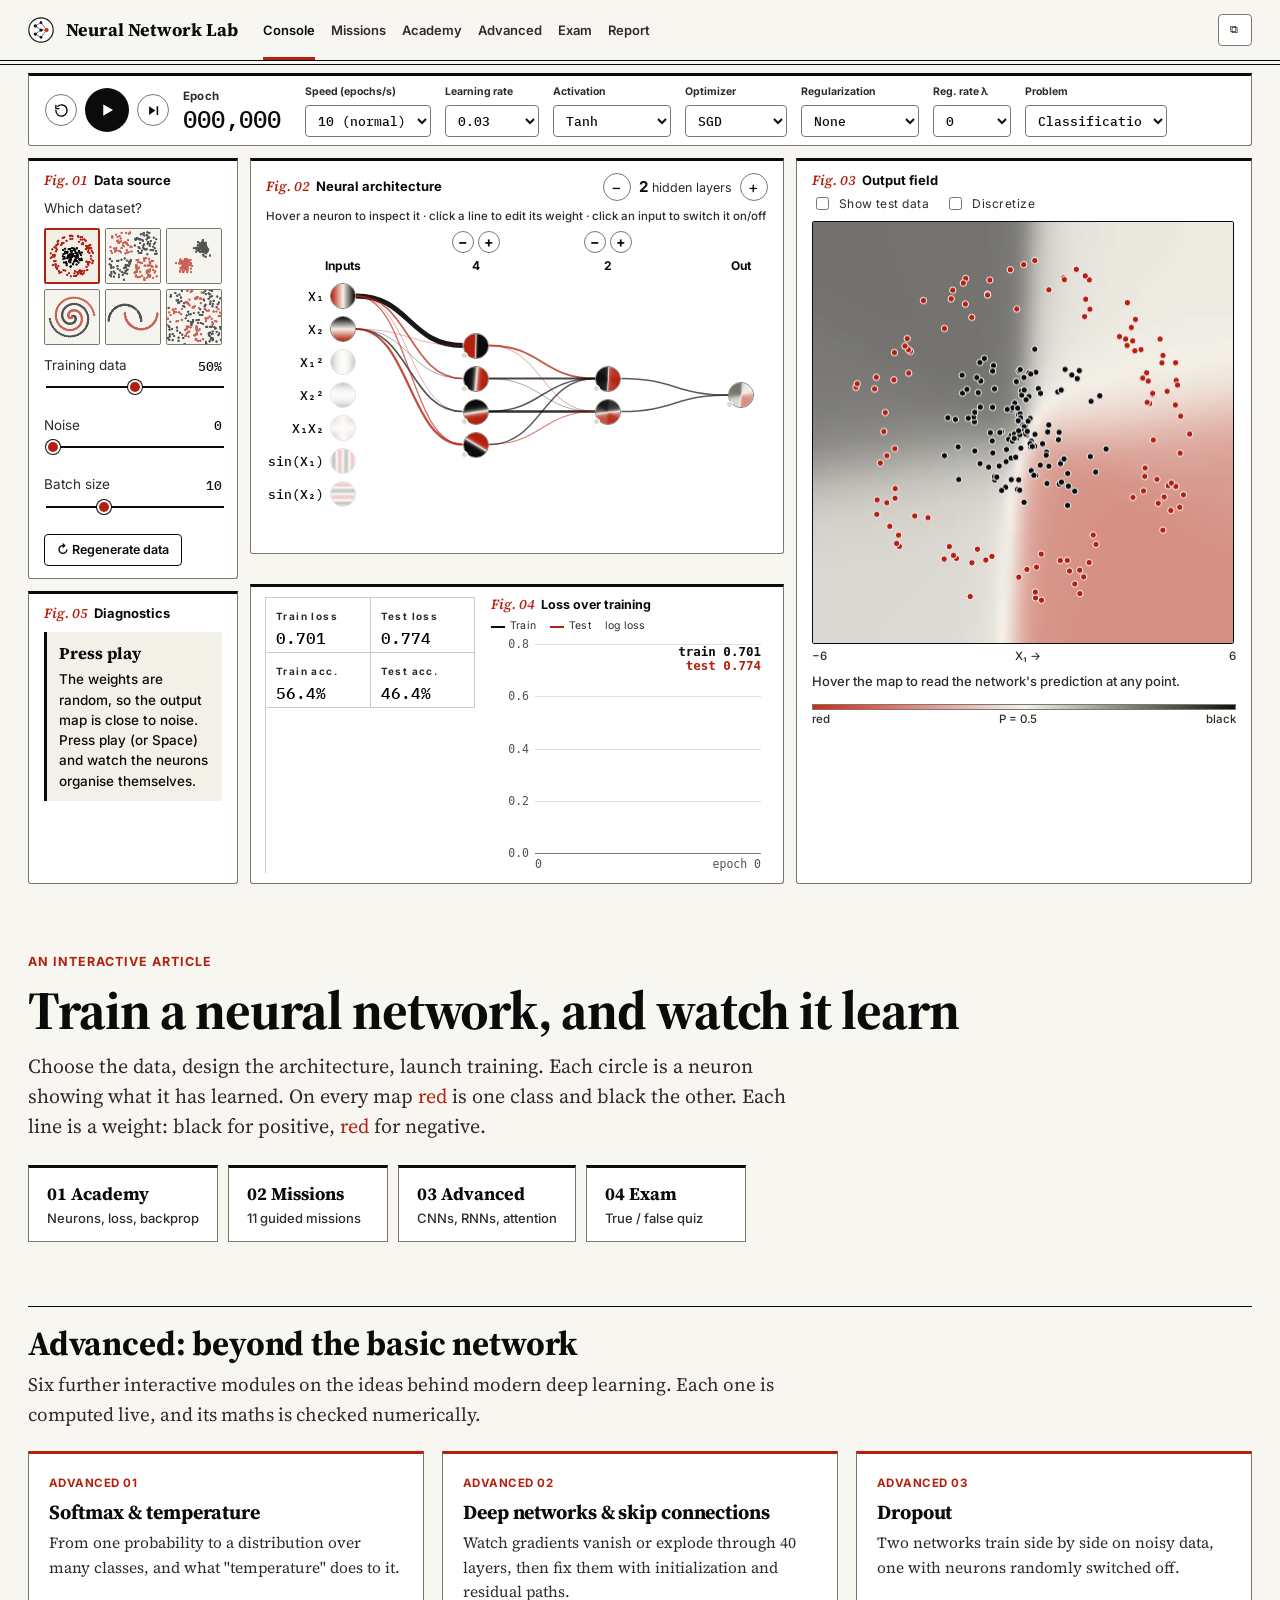
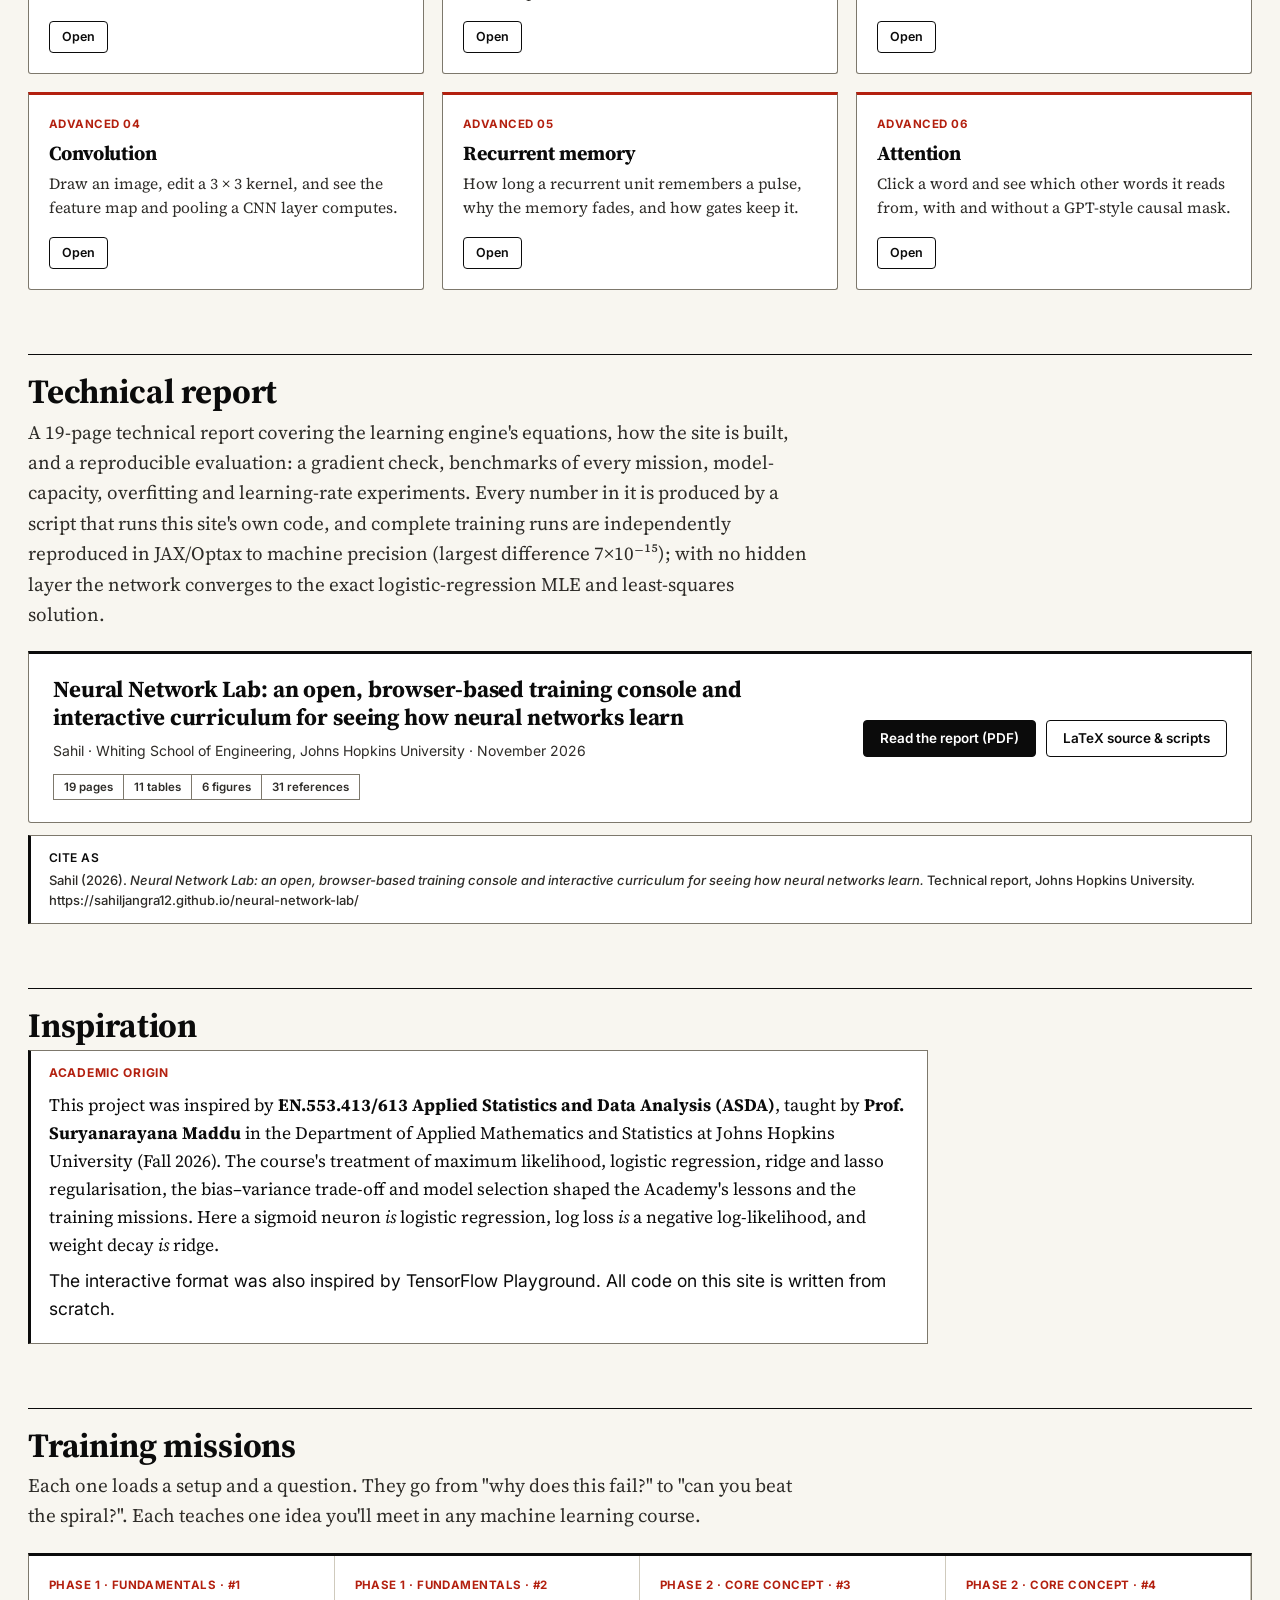
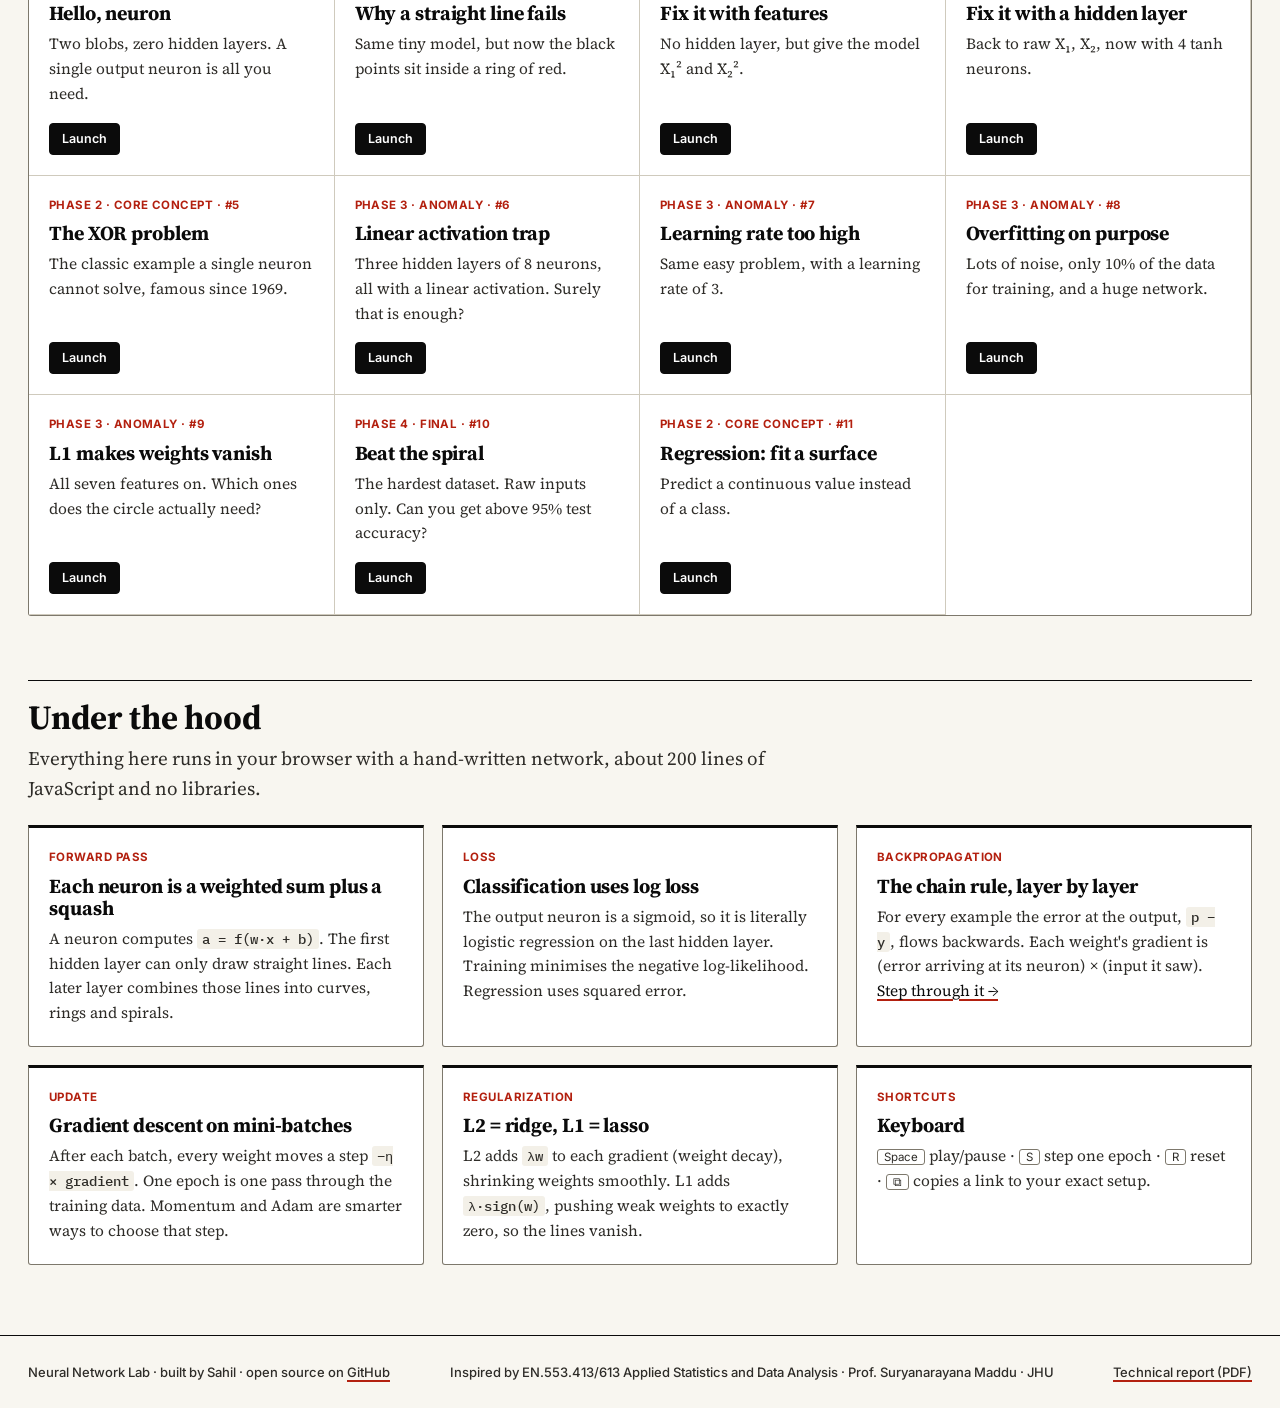
==== docs/index.html @ c218aacd "Publish site from docs/ (GitHub Pages source is main:/docs)" ====
<!DOCTYPE html>
<html lang="en">
<head>
<meta charset="utf-8">
<meta name="viewport" content="width=device-width, initial-scale=1">
<meta name="theme-color" content="#f8f6f0">
<title>Neural Network Lab · Train a neural network in your browser</title>
<meta name="description" content="An interactive neural network playground: build a network, train it live with backpropagation, and see what every neuron learns. With guided challenges and step-by-step lessons.">
<link rel="icon" href="img/logo.svg" type="image/svg+xml">
<link rel="preconnect" href="https://fonts.googleapis.com">
<link href="https://fonts.googleapis.com/css2?family=Source+Serif+4:ital,opsz,wght@0,8..60,400;0,8..60,600;0,8..60,700;1,8..60,400;1,8..60,600&family=Inter:wght@500;600;700&family=IBM+Plex+Mono:wght@500;600&display=swap" rel="stylesheet">
<link rel="stylesheet" href="css/style.css?v=202611261442">
<link rel="stylesheet" href="css/journal.css?v=202611261442">
<script src="js/fx.js?v=202611261442"></script>
</head>
<body>
<header class="nav"><div class="in">
  <a class="brand" href="index.html"><img class="logo" src="img/logo.svg" alt=""><span class="full">Neural Network Lab</span></a>
  <nav>
    <a href="index.html" class="on">Console</a>
    <a href="#challenges" class="opt">Missions</a>
    <a href="learn.html">Academy</a>
    <a href="advanced.html">Advanced</a>
    <a href="learn.html#quiz" class="opt">Exam</a>
    <a href="#report" class="opt">Report</a>
  </nav>
  <div class="sp"></div>
  <button class="iconbtn" id="share" title="Copy a link to this exact setup" aria-label="Copy link">⧉</button>
</div></header>


<div class="app">
<div class="topbar"><div class="controls">
  <div class="runctl">
    <button class="roundbtn" id="reset" title="Reset the network (R)" aria-label="Reset"><svg viewBox="0 0 24 24" fill="none" stroke="currentColor" stroke-width="2.2" stroke-linecap="round"><path d="M3 12a9 9 0 1 0 3-6.7"/><path d="M3 4v5h5"/></svg></button>
    <button class="play" id="play" title="Play / pause (Space)" aria-label="Play"><svg id="playicon" viewBox="0 0 24 24" fill="currentColor"><path d="M7 4.5v15l13-7.5z"/></svg></button>
    <button class="roundbtn" id="step" title="Train one epoch (S)" aria-label="Step"><svg viewBox="0 0 24 24" fill="currentColor"><path d="M5 5v14l10-7zM17 5h2.5v14H17z"/></svg></button>
  </div>
  <div class="epoch">Epoch<b id="epoch">000,000</b></div>
  <div class="ctl"><span>Speed (epochs/s)</span><select id="speed"><option value="1">1 (slowest)</option><option value="3">3</option><option value="10">10 (normal)</option><option value="25">25</option><option value="60">60 (max)</option></select></div>
  <div class="ctl"><span>Learning rate</span><select id="lr"></select></div>
  <div class="ctl"><span>Activation</span><select id="act"></select></div>
  <div class="ctl"><span>Optimizer</span><select id="opt"><option value="sgd">SGD</option><option value="momentum">Momentum</option><option value="adam">Adam</option></select></div>
  <div class="ctl"><span>Regularization</span><select id="reg"><option value="none">None</option><option value="l1">L1 (lasso)</option><option value="l2">L2 (ridge)</option></select></div>
  <div class="ctl"><span>Reg. rate λ</span><select id="regRate"></select></div>
  <div class="ctl"><span>Problem</span><select id="problem"><option value="class">Classification</option><option value="reg">Regression</option></select></div>
</div></div>

<div class="mission"><div class="bar" id="mission">
  <div class="t" id="missiontext"></div>
  <button class="btn sm" id="missionclose">Close</button>
</div></div>

<main class="pg">
  <!-- LEFT: data -->
  <div class="left">
    <div class="panel">
      <h3><span><span class="tagn">01</span>Data source</span></h3>
      <div class="sub" style="margin-bottom:8px">Which dataset?</div>
      <div class="dsgrid" id="dsgrid"></div>
      <div class="field"><div class="row"><span>Training data</span><span class="val" id="ratiov"></span></div><input type="range" id="ratio" min="10" max="90" step="10"></div>
      <div class="field"><div class="row"><span>Noise</span><span class="val" id="noisev"></span></div><input type="range" id="noise" min="0" max="50" step="5"></div>
      <div class="field"><div class="row"><span>Batch size</span><span class="val" id="batchv"></span></div><input type="range" id="batch" min="1" max="30" step="1"></div>
      <div class="field"><button class="btn sm" id="regen">↻ Regenerate data</button></div>
    </div>
    <div class="panel diag">
      <h3><span><span class="tagn">05</span>Diagnostics</span></h3>
      <div class="insight" id="insight"><b>Press play</b>The network starts with random weights, so its output map is close to random. Press play and watch it organise itself.</div>
    </div>
  </div>

  <!-- MIDDLE: network + telemetry -->
  <div class="mid">
  <div class="panel netpanel">
    <div class="nethead">
      <h3 style="margin:0"><span><span class="tagn">02</span>Neural architecture</span></h3>
      <div class="layers">
        <button class="roundbtn" id="remlayer" title="Remove a hidden layer" aria-label="Remove layer" style="width:28px;height:28px">−</button>
        <span><b id="nlayers">2</b> hidden layers</span>
        <button class="roundbtn" id="addlayer" title="Add a hidden layer" aria-label="Add layer" style="width:28px;height:28px">+</button>
        <span class="sub" id="nparams" style="margin-left:8px"></span>
      </div>
    </div>
    <div class="nettip">Hover a neuron to inspect it · click a line to edit its weight · click an input to switch it on/off</div>
    <div class="netwrap"><div class="net" id="net"><svg class="links" id="links"></svg></div></div>
  </div>
  <div class="panel tele">
    <div class="stats">
        <div class="stat"><span>Train loss</span><b id="trainloss">–</b></div>
        <div class="stat"><span>Test loss</span><b id="testloss">–</b></div>
        <div class="stat"><span id="acclbl">Train acc.</span><b id="trainacc">–</b></div>
        <div class="stat"><span id="acclbl2">Test acc.</span><b id="testacc">–</b></div>
    </div>
    <div class="chartbox"><h3><span><span class="tagn">04</span>Loss over training</span><span class="legend" style="margin:0"><span><i style="background:var(--fg)"></i>Train</span><span><i style="background:var(--neg)"></i>Test</span><span id="lossname"></span></span></h3><canvas id="losschart"></canvas></div>
  </div>
  </div>

  <!-- RIGHT: output -->
  <div class="right">
    <div class="panel outpanel">
      <h3><span><span class="tagn">03</span>Output field</span></h3>
      <div style="display:flex;gap:16px;margin:-4px 0 8px"><label class="chk"><input type="checkbox" id="showTest"> Show test data</label><label class="chk"><input type="checkbox" id="discretize"> Discretize</label></div>
      <div class="outbox"><canvas id="out" width="400" height="400"></canvas></div>
      <div class="axis"><span>−6</span><span>X₁ →</span><span>6</span></div>
      <div class="probe" id="probe">Hover the map to read the network's prediction at any point.</div>
      <div class="scale"></div>
      <div class="scalelbl"><span id="sclo">−1</span><span id="scmid">0</span><span id="schi">1</span></div>
    </div>
  </div>
</main>
</div>

<section class="hero" id="about">
  <div>
    <div class="kicker">An interactive article</div>
    <h1>Train a neural network, and watch it learn</h1>
    <p>Choose the data, design the architecture, launch training. Each circle is a neuron showing what it has learned. On every map <span style="color:var(--neg)">red</span> is one class and black the other. Each line is a weight: black for positive, <span style="color:var(--neg)">red</span> for negative.</p>
  </div>
  <div class="steps3">
    <a href="learn.html"><b>01 Academy</b>Neurons, loss, backprop</a>
    <a href="#challenges"><b>02 Missions</b>11 guided missions</a>
    <a href="advanced.html"><b>03 Advanced</b>CNNs, RNNs, attention</a>
    <a href="learn.html#quiz"><b>04 Exam</b>True / false quiz</a>
  </div>
</section>

<section class="section" id="advanced">
  <h2>Advanced: beyond the basic network</h2>
  <p class="lead">Six further interactive modules on the ideas behind modern deep learning. Each one is computed live, and its maths is checked numerically.</p>
  <div class="guide">
    <div class="card advcard"><div class="lvl">Advanced 01</div><h4>Softmax &amp; temperature</h4><p>From one probability to a distribution over many classes, and what "temperature" does to it.</p><a class="btn sm" href="advanced.html#softmax">Open</a></div>
    <div class="card advcard"><div class="lvl">Advanced 02</div><h4>Deep networks &amp; skip connections</h4><p>Watch gradients vanish or explode through 40 layers, then fix them with initialization and residual paths.</p><a class="btn sm" href="advanced.html#deep">Open</a></div>
    <div class="card advcard"><div class="lvl">Advanced 03</div><h4>Dropout</h4><p>Two networks train side by side on noisy data, one with neurons randomly switched off.</p><a class="btn sm" href="advanced.html#dropout">Open</a></div>
    <div class="card advcard"><div class="lvl">Advanced 04</div><h4>Convolution</h4><p>Draw an image, edit a 3 × 3 kernel, and see the feature map and pooling a CNN layer computes.</p><a class="btn sm" href="advanced.html#conv">Open</a></div>
    <div class="card advcard"><div class="lvl">Advanced 05</div><h4>Recurrent memory</h4><p>How long a recurrent unit remembers a pulse, why the memory fades, and how gates keep it.</p><a class="btn sm" href="advanced.html#rnn">Open</a></div>
    <div class="card advcard"><div class="lvl">Advanced 06</div><h4>Attention</h4><p>Click a word and see which other words it reads from, with and without a GPT-style causal mask.</p><a class="btn sm" href="advanced.html#attention">Open</a></div>
  </div>
</section>

<section class="section" id="report">
  <h2>Technical report</h2>
  <p class="lead">A 19-page technical report covering the learning engine's equations, how the site is built, and a reproducible evaluation: a gradient check, benchmarks of every mission, model-capacity, overfitting and learning-rate experiments. Every number in it is produced by a script that runs this site's own code, and complete training runs are independently reproduced in JAX/Optax to machine precision (largest difference 7×10⁻¹⁵); with no hidden layer the network converges to the exact logistic-regression MLE and least-squares solution.</p>
  <div class="reportbox">
    <div class="rmeta">
      <div class="rtitle">Neural Network Lab: an open, browser-based training console and interactive curriculum for seeing how neural networks learn</div>
      <div class="rauth">Sahil · Whiting School of Engineering, Johns Hopkins University · November 2026</div>
      <div class="rfacts"><span>19 pages</span><span>11 tables</span><span>6 figures</span><span>31 references</span></div>
    </div>
    <div class="ractions">
      <a class="btn pri" href="report/neural-network-lab-technical-report.pdf" target="_blank" rel="noopener">Read the report (PDF)</a>
      <a class="btn" href="https://github.com/sahiljangra12/neural-network-lab/tree/main/paper" target="_blank" rel="noopener">LaTeX source &amp; scripts</a>
    </div>
  </div>
  <div class="cite"><span>Cite as</span>Sahil (2026). <i>Neural Network Lab: an open, browser-based training console and interactive curriculum for seeing how neural networks learn.</i> Technical report, Johns Hopkins University. https://sahiljangra12.github.io/neural-network-lab/</div>
</section>

<section class="section" id="inspiration">
  <h2>Inspiration</h2>
  <div class="inspo">
    <div class="ilabel">Academic origin</div>
    <p>This project was inspired by <b>EN.553.413/613 Applied Statistics and Data Analysis (ASDA)</b>, taught by <b>Prof. Suryanarayana Maddu</b> in the Department of Applied Mathematics and Statistics at Johns Hopkins University (Fall 2026). The course's treatment of maximum likelihood, logistic regression, ridge and lasso regularisation, the bias–variance trade-off and model selection shaped the Academy's lessons and the training missions. Here a sigmoid neuron <i>is</i> logistic regression, log loss <i>is</i> a negative log-likelihood, and weight decay <i>is</i> ridge.</p>
    <p class="sub">The interactive format was also inspired by TensorFlow Playground. All code on this site is written from scratch.</p>
  </div>
</section>

<section class="section" id="challenges">
  <h2>Training missions</h2>
  <p class="lead">Each one loads a setup and a question. They go from "why does this fail?" to "can you beat the spiral?". Each teaches one idea you'll meet in any machine learning course.</p>
  <div class="cards" id="cards"></div>
</section>

<section class="section">
  <h2>Under the hood</h2>
  <p class="lead">Everything here runs in your browser with a hand-written network, about 200 lines of JavaScript and no libraries.</p>
  <div class="guide">
    <div class="card"><div class="lvl l2">Forward pass</div><h4>Each neuron is a weighted sum plus a squash</h4><p>A neuron computes <code>a = f(w·x + b)</code>. The first hidden layer can only draw straight lines. Each later layer combines those lines into curves, rings and spirals.</p></div>
    <div class="card"><div class="lvl l2">Loss</div><h4>Classification uses log loss</h4><p>The output neuron is a sigmoid, so it is literally logistic regression on the last hidden layer. Training minimises the negative log-likelihood. Regression uses squared error.</p></div>
    <div class="card"><div class="lvl l2">Backpropagation</div><h4>The chain rule, layer by layer</h4><p>For every example the error at the output, <code>p − y</code>, flows backwards. Each weight's gradient is (error arriving at its neuron) × (input it saw). <a href="learn.html#backprop">Step through it →</a></p></div>
    <div class="card"><div class="lvl l2">Update</div><h4>Gradient descent on mini-batches</h4><p>After each batch, every weight moves a step <code>−η × gradient</code>. One epoch is one pass through the training data. Momentum and Adam are smarter ways to choose that step.</p></div>
    <div class="card"><div class="lvl l2">Regularization</div><h4>L2 = ridge, L1 = lasso</h4><p>L2 adds <code>λw</code> to each gradient (weight decay), shrinking weights smoothly. L1 adds <code>λ·sign(w)</code>, pushing weak weights to exactly zero, so the lines vanish.</p></div>
    <div class="card"><div class="lvl l2">Shortcuts</div><h4>Keyboard</h4><p><span class="kbd">Space</span> play/pause · <span class="kbd">S</span> step one epoch · <span class="kbd">R</span> reset · <span class="kbd">⧉</span> copies a link to your exact setup.</p></div>
  </div>
</section>

<footer class="site"><div class="in">
  <span>Neural Network Lab · built by Sahil · open source on <a href="https://github.com/sahiljangra12/neural-network-lab">GitHub</a></span>
  <span>Inspired by EN.553.413/613 Applied Statistics and Data Analysis · Prof. Suryanarayana Maddu · JHU</span>
  <span><a href="report/neural-network-lab-technical-report.pdf">Technical report (PDF)</a></span>
</div></footer>

<div id="fab"><button id="fabplay" aria-label="Play or pause training"><svg viewBox="0 0 24 24" fill="currentColor"><path d="M7 4.5v15l13-7.5z"/></svg></button><div><b id="fabep">Epoch 0</b><span id="fabacc"></span></div></div>
<div class="tooltip" id="tip"></div>
<div class="wedit" id="wedit"><div style="margin-bottom:6px;color:var(--mut)" id="weditlbl">Weight</div><input id="weditin" type="number" step="0.1"> <button class="btn sm" id="weditok">Set</button></div>

<script type="module" src="js/playground.js?v=202611261442"></script>
<script defer src="https://sahiljangra12.github.io/ask/ask.js" data-site="Neural Network Lab"></script>
</body>
</html>
---- docs/css/style.css ----
/* ============ NEURAL NETWORK LAB · mission-control theme (light) ============ */
:root {
  --bg: #ffffff; --card: #ffffff; --card2: #f4f4f2; --solid: #fafafa;
  --fg: #000000; --mut: #2b2b2b; --faint: #4d4d4d;
  --line: rgba(0, 0, 0, .28); --line2: rgba(0, 0, 0, .6);
  --acc: #111111; --acc2: #d0281a; --acc-soft: rgba(0, 0, 0, .04);
  --pos: #000000; --neg: #c81e10; --ok: #000000; --warn: #c81e10; --bad: #c81e10;
  --display: 'Barlow Condensed', 'Barlow', 'Helvetica Neue', Arial, sans-serif;
  --body: 'Barlow', 'Helvetica Neue', Arial, sans-serif;
  --mono: 'Roboto Mono', ui-monospace, monospace;
}
* { box-sizing: border-box; }
html { scroll-behavior: smooth; }
body { margin: 0; background: var(--bg); color: var(--fg); font: 16px/1.6 var(--body); -webkit-font-smoothing: antialiased; overflow-x: hidden; }
body::before { content: none; }
#fxcanvas { position: fixed; inset: 0; z-index: -1; pointer-events: none; }
a { color: var(--fg); text-decoration: underline; text-decoration-color: var(--faint); text-underline-offset: 3px; }
a:hover { text-decoration-color: var(--fg); }
code, .mono { font-family: var(--mono); font-size: .9em; }
h1, h2, h3, h4 { font-family: var(--display); letter-spacing: .06em; line-height: 1.1; font-weight: 600; text-transform: uppercase; }
::selection { background: rgba(0,0,0, .25); }

/* ---------- Panels: thin rules, no decoration ---------- */
.panel, .controls, .card, .widget, .mission .bar { position: relative; background: var(--card); border: 1px solid var(--line); }

/* ---------- Nav ---------- */
.nav { position: sticky; top: 0; z-index: 50; background: rgba(255,255,255,.9); backdrop-filter: blur(10px); border-bottom: 1px solid var(--line); }
.nav .in { max-width: 1480px; margin: 0 auto; padding: 14px 28px; display: flex; align-items: center; gap: 30px; }
.brand { display: flex; align-items: center; gap: 12px; color: var(--fg); font-family: var(--display); font-weight: 700; letter-spacing: .22em; font-size: 16px; text-decoration: none; }
.brand .logo { width: 28px; height: 28px; }
.brand small { display: block; font-family: var(--mono); font-weight: 400; letter-spacing: .12em; color: var(--faint); font-size: 10px; margin-top: 2px; }
.nav nav { display: flex; gap: 4px; }
.nav nav a { color: var(--mut); padding: 6px 12px; font-family: var(--display); font-size: 14px; font-weight: 600; letter-spacing: .16em; text-transform: uppercase; text-decoration: none; position: relative; }
.nav nav a:hover, .nav nav a.on { color: var(--fg); }
.nav nav a.on::after { content: ''; position: absolute; left: 12px; right: 12px; bottom: -15px; height: 2px; background: var(--fg); }
.nav .sp { flex: 1; }
.status { font-family: var(--mono); font-size: 11px; color: var(--mut); letter-spacing: .12em; display: flex; align-items: center; gap: 8px; }
.status i { width: 6px; height: 6px; border-radius: 50%; background: var(--neg); }
.iconbtn { white-space: nowrap; background: transparent; border: 1px solid var(--line2); color: var(--fg); min-width: 34px; height: 32px; cursor: pointer; display: grid; place-items: center; font-family: var(--mono); font-size: 11px; letter-spacing: .1em; padding: 0 9px; }
.iconbtn:hover { background: var(--fg); color: var(--bg); }

/* ---------- Buttons & inputs ---------- */
button, select, input { font: inherit; }
.btn { border: 2px solid var(--fg); background: transparent; color: var(--fg); padding: 8px 18px; cursor: pointer; font-family: var(--display); font-weight: 600; font-size: 13px; letter-spacing: .16em; text-transform: uppercase; display: inline-flex; align-items: center; gap: 6px; transition: background .15s, color .15s; }
.btn:hover { background: var(--fg); color: var(--bg); }
.btn.pri { background: var(--fg); color: var(--bg); }
.btn.pri:hover { background: transparent; color: var(--fg); }
.btn.sm { padding: 5px 12px; font-size: 12px; border-width: 1px; }
.btn:disabled { opacity: .3; cursor: default; background: transparent; color: var(--fg); }
select { border: 1px solid var(--line2); background: var(--bg); color: var(--fg); padding: 6px 8px; font-family: var(--mono); font-size: 13px; cursor: pointer; border-radius: 0; }
select:focus, input:focus { outline: 1px solid var(--fg); }
input[type=number] { background: var(--bg); color: var(--fg); border: 1px solid var(--line2); padding: 4px 6px; font-family: var(--mono); }
input[type=range] { -webkit-appearance: none; appearance: none; width: 100%; height: 18px; background: transparent; cursor: pointer; }
input[type=range]::-webkit-slider-runnable-track { height: 1px; background: rgba(0,0,0,.45); }
input[type=range]::-moz-range-track { height: 1px; background: rgba(0,0,0,.45); }
input[type=range]::-webkit-slider-thumb { -webkit-appearance: none; width: 12px; height: 12px; margin-top: -5.5px; background: var(--fg); border-radius: 50%; }
input[type=range]::-moz-range-thumb { width: 12px; height: 12px; background: var(--fg); border-radius: 50%; border: 0; }
input[type=checkbox] { accent-color: #111; }
label.chk { display: flex; align-items: center; gap: 7px; font-size: 12px; color: var(--mut); cursor: pointer; user-select: none; font-family: var(--mono); letter-spacing: .04em; }

/* ---------- Hero ---------- */
.hero { max-width: 1480px; margin: 54px auto 0; padding: 0 28px; display: flex; justify-content: space-between; align-items: flex-end; gap: 24px; flex-wrap: wrap; }
.hero .kicker { font-family: var(--mono); color: var(--mut); font-size: 12px; letter-spacing: .24em; }
.hero h1 { font-size: 58px; margin: 10px 0 0; letter-spacing: .03em; font-weight: 700; color: var(--fg); }
.hero p { margin: 12px 0 0; color: var(--mut); max-width: 700px; font-size: 17px; }
.caret { display: none; }
.steps3 { display: flex; gap: 0; border: 1px solid var(--line); }
.steps3 a { display: flex; flex-direction: column; padding: 12px 18px; font-size: 12px; color: var(--mut); min-width: 150px; font-family: var(--mono); text-decoration: none; border-left: 1px solid var(--line); }
.steps3 a:first-child { border-left: 0; }
.steps3 a b { color: var(--fg); font-family: var(--display); font-size: 15px; letter-spacing: .16em; }
.steps3 a:hover { background: var(--fg); color: #ddd; }
.steps3 a:hover b { color: var(--bg); }

/* ---------- Control deck ---------- */
.topbar { max-width: 1480px; margin: 34px auto 0; padding: 0 28px; }
.controls { padding: 14px 20px; display: flex; flex-wrap: wrap; align-items: center; gap: 14px 28px; }
.runctl { display: flex; align-items: center; gap: 12px; }
.play { width: 52px; height: 52px; border-radius: 50%; background: var(--fg); border: 0; color: var(--bg); cursor: pointer; display: grid; place-items: center; }
.play:hover { background: #3a3a3a; }
.play svg { width: 18px; height: 18px; }
.roundbtn { width: 36px; height: 36px; border-radius: 50%; border: 1px solid var(--line2); background: transparent; color: var(--fg); cursor: pointer; display: grid; place-items: center; font-size: 16px; }
.roundbtn:hover { border-color: var(--fg); }
.roundbtn svg { width: 15px; height: 15px; }
.epoch { font-family: var(--display); font-size: 11px; font-weight: 600; letter-spacing: .2em; color: var(--mut); min-width: 140px; text-transform: uppercase; }
.epoch b { color: var(--fg); font-family: var(--mono); font-size: 26px; font-weight: 400; display: block; line-height: 1.15; letter-spacing: .04em; }
.ctl { display: flex; flex-direction: column; gap: 4px; }
.ctl > span { font-family: var(--display); font-size: 11px; font-weight: 600; text-transform: uppercase; letter-spacing: .18em; color: var(--mut); }

/* ---------- Layout ---------- */
.pg { max-width: 1480px; margin: 18px auto; padding: 0 28px; display: grid; grid-template-columns: 236px minmax(0, 1fr) 390px; gap: 18px; align-items: start; }
.pg > *, .learn > * { min-width: 0; }
.panel { padding: 16px 18px; }
.panel h3 { margin: 0 0 14px; font-size: 14px; letter-spacing: .2em; color: var(--fg); display: flex; justify-content: space-between; align-items: center; gap: 8px; }
.tagn { font-family: var(--mono); color: var(--faint); letter-spacing: .08em; margin-right: 8px; font-weight: 400; }
.panel + .panel { margin-top: 18px; }
.sub { font-size: 13.5px; color: var(--mut); }
.row { display: flex; align-items: center; justify-content: space-between; gap: 8px; font-size: 13.5px; color: var(--mut); }
.val { font-family: var(--mono); font-size: 12.5px; color: var(--fg); }
.field { margin-top: 14px; }
.dsgrid { display: grid; grid-template-columns: repeat(3, 1fr); gap: 6px; }
.ds { border: 1px solid var(--line); padding: 0; background: none; cursor: pointer; position: relative; aspect-ratio: 1; overflow: hidden; }
.ds canvas { width: 100%; height: 100%; display: block; opacity: .7; }
.ds.on { border: 1px solid var(--fg); }
.ds.on canvas { opacity: 1; }
.ds:hover:not(.on) { border-color: var(--line2); }
.ds .tip { position: absolute; left: 0; right: 0; bottom: 0; font-size: 9.5px; background: rgba(255,255,255,.92); color: var(--fg); padding: 1px 0; opacity: 0; font-family: var(--mono); letter-spacing: .06em; }
.ds:hover .tip { opacity: 1; }

/* ---------- Network ---------- */
.netwrap { position: relative; overflow-x: auto; }
.nethead { display: flex; align-items: center; justify-content: space-between; gap: 12px; flex-wrap: wrap; margin-bottom: 4px; }
.nethead .layers { display: flex; align-items: center; gap: 8px; font-size: 12.5px; color: var(--mut); font-family: var(--mono); }
.nethead .layers b { color: var(--fg); font-size: 15px; }
.net { position: relative; min-height: 420px; }
.net svg.links { position: absolute; inset: 0; overflow: visible; }
.net svg.links path { fill: none; cursor: pointer; }
.net.training svg.links path { stroke-dasharray: 1 7; stroke-linecap: round; animation: flow 2s linear infinite; }
.net svg.links path:hover { stroke-opacity: 1 !important; }
.node { position: absolute; width: 40px; height: 40px; border-radius: 50%; border: 1px solid var(--line2); background: var(--solid); cursor: pointer; transition: transform .15s; }
.node canvas { width: 100%; height: 100%; display: block; border-radius: 50%; }
.node:hover { transform: scale(1.12); z-index: 5; border-color: var(--fg); }
.node.off { opacity: .22; }
.node.off:hover { opacity: .55; }
.node .bias { position: absolute; left: -3px; bottom: -1px; width: 7px; height: 7px; border-radius: 50%; border: 1px solid #fff; }
.featlabel { position: absolute; font-size: 12px; color: var(--mut); text-align: right; width: 60px; font-family: var(--mono); pointer-events: none; }
.colhead { position: absolute; text-align: center; font-size: 11px; color: var(--mut); font-family: var(--display); font-weight: 600; letter-spacing: .14em; text-transform: uppercase; }
.colhead .pm { display: flex; gap: 4px; justify-content: center; margin-bottom: 3px; }
.colhead .pm button { width: 22px; height: 22px; border: 1px solid var(--line2); background: transparent; color: var(--fg); cursor: pointer; font-size: 14px; line-height: 1; padding: 0; border-radius: 50%; }
.colhead .pm button:hover { background: var(--fg); color: var(--bg); }
.tooltip { position: fixed; z-index: 300; pointer-events: none; background: var(--fg); color: var(--bg); font-size: 12.5px; padding: 7px 10px; max-width: 270px; line-height: 1.45; opacity: 0; transition: opacity .1s; }
.tooltip.show { opacity: 1; }
.tooltip .mono { color: var(--bg); }
.wedit { position: fixed; z-index: 301; background: var(--bg); border: 1px solid var(--fg); padding: 10px; display: none; font-size: 12.5px; }
.wedit input { width: 110px; }

/* ---------- Output ---------- */
.outbox { position: relative; }
#out { width: 100%; aspect-ratio: 1; display: block; border: 1px solid var(--line2); cursor: crosshair; }
.axis { display: flex; justify-content: space-between; font-family: var(--mono); font-size: 10.5px; color: var(--faint); margin-top: 3px; }
.scale { height: 6px; background: linear-gradient(90deg, rgb(208,40,26), rgb(240,240,238), #111); margin-top: 12px; border: 1px solid var(--line2); }
.scalelbl { display: flex; justify-content: space-between; font-size: 10.5px; color: var(--faint); font-family: var(--mono); letter-spacing: .06em; }
.stats { display: grid; grid-template-columns: 1fr 1fr; gap: 0; margin-top: 14px; border-top: 1px solid var(--line); border-left: 1px solid var(--line); }
.stat { border-right: 1px solid var(--line); border-bottom: 1px solid var(--line); padding: 8px 12px; }
.stat span { font-family: var(--display); font-weight: 600; font-size: 11px; text-transform: uppercase; letter-spacing: .18em; color: var(--mut); }
.stat b { display: block; font-family: var(--mono); font-weight: 400; font-size: 21px; color: var(--fg); }
#losschart { width: 100%; height: 90px; display: block; margin-top: 12px; }
.legend { display: flex; gap: 14px; font-size: 11px; color: var(--mut); margin-top: 4px; font-family: var(--mono); flex-wrap: wrap; }
.legend i { display: inline-block; width: 14px; height: 2px; vertical-align: middle; margin-right: 5px; }
.probe { font-family: var(--mono); font-size: 12px; color: var(--mut); min-height: 18px; margin-top: 6px; }
.probe b { color: var(--fg); }
.insight { padding: 10px 12px; font-size: 14px; border-left: 2px solid var(--fg); background: var(--acc-soft); }
.insight b { display: block; margin-bottom: 3px; font-family: var(--display); font-size: 14px; letter-spacing: .14em; text-transform: uppercase; color: var(--fg); }
.insight.warn { border-left-color: var(--warn); } .insight.warn b { color: var(--warn); }
.insight.bad { border-left-color: var(--bad); } .insight.bad b { color: var(--bad); }
.insight.ok { border-left-color: var(--ok); } .insight.ok b { color: var(--ok); }
.mission { max-width: 1480px; margin: 0 auto; padding: 0 28px; }
.mission .bar { display: none; border-color: var(--line2); border-left: 2px solid var(--fg); padding: 14px 18px; margin-top: 16px; gap: 14px; align-items: flex-start; }
.mission .bar.show { display: flex; animation: rise .3s ease-out; }
.mission .bar .t { flex: 1; font-size: 15px; }
.mission .bar .t > b:first-child { font-family: var(--display); letter-spacing: .14em; font-size: 17px; text-transform: uppercase; }

/* ---------- Sections ---------- */
.section { max-width: 1480px; margin: 70px auto; padding: 0 28px; }
.section > h2 { font-size: 34px; margin: 0 0 6px; }
.section > p.lead { color: var(--mut); margin: 0 0 22px; max-width: 760px; font-size: 16.5px; }
.cards { display: grid; grid-template-columns: repeat(auto-fill, minmax(270px, 1fr)); gap: 0; border-top: 1px solid var(--line); border-left: 1px solid var(--line); }
.cards .card { border: 0; border-right: 1px solid var(--line); border-bottom: 1px solid var(--line); background: transparent; }
.card { padding: 20px; display: flex; flex-direction: column; gap: 8px; transition: background .2s; }
.cards .card:hover { background: rgba(0,0,0,.04); }
.card .lvl { font-family: var(--mono); font-size: 11px; text-transform: uppercase; letter-spacing: .14em; color: var(--mut); }
.card h4 { margin: 0; font-size: 19px; }
.card p { margin: 0; font-size: 14px; color: var(--mut); flex: 1; }
.card .btn { align-self: flex-start; margin-top: 8px; }
.lvl.l4 { color: var(--neg); }
.guide { display: grid; grid-template-columns: repeat(auto-fit, minmax(300px, 1fr)); gap: 18px; }
.guide .card p { color: #111111; }
.kbd { font-family: var(--mono); font-size: 11.5px; border: 1px solid var(--line2); padding: 0 6px; }
footer.site { border-top: 1px solid var(--line); margin-top: 70px; }
footer.site .in { max-width: 1480px; margin: 0 auto; padding: 26px 28px; display: flex; flex-wrap: wrap; gap: 10px 26px; justify-content: space-between; font-size: 12px; color: var(--faint); font-family: var(--mono); letter-spacing: .06em; text-transform: uppercase; }
footer.site a { color: var(--mut); }

/* ---------- Launch sequence ---------- */
#boot { position: fixed; inset: 0; z-index: 400; background: var(--bg); display: flex; align-items: center; justify-content: center; transition: opacity .6s; cursor: pointer; }
#boot.hide { opacity: 0; pointer-events: none; }
#boot .term { font-family: var(--mono); color: var(--mut); font-size: 13px; line-height: 2; width: min(520px, 88vw); letter-spacing: .06em; }
#boot .term .ok { color: var(--fg); }
#boot .term .logo-big { font-family: var(--display); font-weight: 700; font-size: 26px; letter-spacing: .3em; color: var(--fg); margin-bottom: 18px; }
#boot .bar2 { height: 1px; background: rgba(0,0,0,.15); margin-top: 16px; overflow: hidden; }
#boot .bar2 i { display: block; height: 100%; width: 0; background: var(--fg); transition: width .2s; }
#boot .skip { color: var(--faint); font-size: 10.5px; margin-top: 12px; letter-spacing: .16em; text-transform: uppercase; }

/* ---------- Academy ---------- */
.learn { max-width: 1220px; margin: 0 auto; padding: 0 28px; display: grid; grid-template-columns: 240px minmax(0, 1fr); gap: 44px; }
.toc { position: sticky; top: 80px; align-self: start; padding-top: 40px; font-size: 13px; }
.toc b { display: block; font-family: var(--display); font-size: 13px; text-transform: uppercase; letter-spacing: .2em; color: var(--fg); margin-bottom: 12px; }
.toc a { display: block; color: var(--mut); padding: 5px 12px; border-left: 1px solid var(--line); font-family: var(--mono); font-size: 12.5px; text-decoration: none; }
.toc a.on, .toc a:hover { color: var(--fg); border-left: 2px solid var(--fg); padding-left: 11px; }
.toc .prog { height: 1px; background: var(--line); margin-top: 16px; overflow: hidden; }
.toc .prog i { display: block; height: 100%; width: 0; background: var(--fg); transition: width .2s; }
.lesson { padding-top: 44px; }
.lesson + .lesson { border-top: 1px solid var(--line); margin-top: 50px; }
.lesson .num { font-family: var(--mono); color: var(--mut); font-size: 12px; letter-spacing: .22em; text-transform: uppercase; }
.lesson h2 { font-size: 38px; margin: 8px 0 14px; }
.lesson > p, .lesson li { font-size: 16.5px; max-width: 780px; color: #111111; }
.lesson b { color: var(--fg); }
.lesson .lead { font-size: 19px; color: var(--mut); }
.widget { padding: 22px; margin: 22px 0; }
.wgrid { display: grid; grid-template-columns: minmax(0, 1fr) minmax(0, 1fr); gap: 24px; align-items: start; }
.formula { font-family: var(--mono); background: var(--card2); border: 1px solid var(--line); padding: 10px 12px; font-size: 13.5px; overflow-x: auto; white-space: nowrap; color: var(--fg); }
.formula .p { color: var(--pos); } .formula .n { color: var(--neg); }
.sl { display: grid; grid-template-columns: 70px 1fr 60px; gap: 10px; align-items: center; font-size: 13px; margin: 8px 0; font-family: var(--mono); color: var(--mut); }
.sl .val { text-align: right; }
.callout { border-left: 2px solid var(--fg); background: var(--acc-soft); padding: 12px 16px; margin: 20px 0; font-size: 15.5px; max-width: 780px; color: #111111; }
.callout > b:first-child { display: block; font-family: var(--display); font-size: 14px; letter-spacing: .16em; text-transform: uppercase; color: var(--fg); margin-bottom: 2px; }
.callout.exam { border-left-color: var(--neg); }
.callout.exam > b:first-child { color: var(--neg); }
.pills { display: flex; flex-wrap: wrap; gap: 0; margin-bottom: 14px; border: 1px solid var(--line2); width: fit-content; max-width: 100%; }
.pill { border: 0; border-right: 1px solid var(--line2); background: transparent; color: var(--mut); padding: 6px 14px; font-size: 12px; cursor: pointer; font-family: var(--display); font-weight: 600; letter-spacing: .12em; text-transform: uppercase; }
.pill:last-child { border-right: 0; }
.pill:hover { color: var(--fg); }
.pill.on { background: var(--fg); color: var(--bg); }
canvas.plot { width: 100%; display: block; border: 1px solid var(--line); }
.facts { display: grid; grid-template-columns: repeat(3, 1fr); gap: 0; margin-top: 12px; border-left: 1px solid var(--line); border-top: 1px solid var(--line); }
.facts div { border-right: 1px solid var(--line); border-bottom: 1px solid var(--line); padding: 8px 10px; font-size: 13px; font-family: var(--mono); }
.facts div span { display: block; font-family: var(--display); font-weight: 600; font-size: 10.5px; text-transform: uppercase; letter-spacing: .16em; color: var(--mut); }
.bp-svg { width: 100%; display: block; }
.bp-svg text { font-family: var(--mono); font-size: 12.5px; fill: var(--fg); paint-order: stroke; stroke: #ffffff; stroke-width: 5px; stroke-linejoin: round; }
.bp-svg .lab { font-family: var(--body); fill: var(--mut); font-size: 12px; }
.bpsteps { display: flex; gap: 0; flex-wrap: wrap; margin: 12px 0; border: 0; width: auto; }
.bpsteps .pill { border: 1px solid var(--line2); margin: 0 -1px -1px 0; }
.bpexp { font-size: 15px; min-height: 120px; margin-top: 12px; }
.bpexp .eq { font-family: var(--mono); font-size: 13px; background: var(--card2); border: 1px solid var(--line); border-left: 2px solid var(--fg); padding: 9px 11px; margin-top: 8px; white-space: pre-wrap; color: var(--fg); }
table.gl { width: 100%; border-collapse: collapse; font-size: 15px; }
table.gl td { border-bottom: 1px solid var(--line); padding: 10px 8px; vertical-align: top; color: #111111; }
table.gl td:first-child { width: 220px; font-family: var(--display); font-weight: 600; letter-spacing: .08em; text-transform: uppercase; color: var(--fg); }
.gsearch { width: 100%; max-width: 380px; padding: 9px 12px; border: 1px solid var(--line2); background: var(--bg); color: var(--fg); font-family: var(--mono); margin-bottom: 12px; }
.quiz .q { border: 1px solid var(--line); padding: 14px 16px; margin-bottom: -1px; background: transparent; }
.quiz .q p { margin: 0 0 10px; font-weight: 500; }
.quiz .q .opts { display: flex; gap: 8px; }
.quiz .q .why { display: none; margin-top: 10px; font-size: 14.5px; color: var(--mut); }
.quiz .q.done .why { display: block; }
.quiz .q.right { border-left: 2px solid var(--ok); }
.quiz .q.wrong { border-left: 2px solid var(--bad); }
.quiz .verdict { font-weight: 600; font-family: var(--mono); }
.quiz .q.right .verdict { color: var(--ok); } .quiz .q.wrong .verdict { color: var(--bad); }
#quizreset { margin-top: 16px; }
.score { font-family: var(--mono); font-size: 13px; margin-bottom: 12px; color: var(--mut); letter-spacing: .06em; }

/* ---------- Motion ---------- */
@keyframes flow { to { stroke-dashoffset: -8; } }
@keyframes rise { from { opacity: 0; transform: translateY(-6px); } }
@media (prefers-reduced-motion: reduce) { *, *::before, *::after { animation: none !important; transition: none !important; } }

/* ---------- Responsive ---------- */
@media (max-width: 1099px) {
  .pg { grid-template-columns: 230px minmax(0, 1fr); }
  .pg .right { grid-column: 1 / -1; display: grid; grid-template-columns: 1fr 1fr; gap: 18px; }
  .pg .right .panel + .panel { margin-top: 0; }
}
@media (max-width: 860px) {
  .pg { grid-template-columns: 1fr; }
  .pg .right { grid-template-columns: 1fr; }
  .learn { grid-template-columns: 1fr; }
  .toc { display: none; }
  .wgrid { grid-template-columns: 1fr; }
  .brand span.full, .status { display: none; }
  .nav .in { gap: 12px; padding: 10px 16px; }
  .nav nav a { padding: 6px 6px; font-size: 11.5px; letter-spacing: .08em; }
  #fxbtn { display: none; }
  .brand .logo { width: 24px; height: 24px; }
  .nav nav a.on::after { bottom: -11px; }
  .nav nav a.opt { display: none; }
  .hero, .topbar, .pg, .section, .mission { padding-left: 16px; padding-right: 16px; }
  .hero { margin-top: 32px; }
  .hero h1 { font-size: 38px; }
  .steps3 { display: none; }
  .facts { grid-template-columns: 1fr 1fr; }
  .controls { gap: 12px 16px; }
  .lesson h2 { font-size: 28px; }
}

/* ---------- Single-screen console layout ---------- */
.nettip { font-family: var(--mono); font-size: 11px; color: var(--faint); margin: 2px 0 6px; letter-spacing: .02em; }
.mid { display: flex; flex-direction: column; gap: 18px; min-width: 0; }
.tele .stat span { white-space: nowrap; }
.tele .stats { margin: 0; }
.chartbox { display: flex; flex-direction: column; min-width: 0; }
.chartbox h3 { margin: 0 0 6px !important; font-size: 12.5px !important; flex-wrap: wrap; }
.chartbox .legend { font-size: 10.5px; letter-spacing: .02em; text-transform: none; font-weight: 400; }
#losschart { flex: 1; min-height: 70px; margin-top: 0; }
.left { display: flex; flex-direction: column; gap: 18px; min-width: 0; }
.left .panel + .panel { margin-top: 0; }
:root { --map: clamp(240px, min(calc(100vh - 345px), 33vw, calc(100vw - 830px)), 640px); }
body.mission-on { --map: clamp(200px, min(calc(100vh - 430px), 33vw, calc(100vw - 830px)), 620px); }

@media (min-width: 1100px) and (min-height: 600px) {
  .nav .in { height: 64px; padding-top: 0; padding-bottom: 0; }
  .nav nav a.on::after { bottom: -20px; }
  .app { height: calc(100vh - 65px); display: flex; flex-direction: column; overflow: hidden; }
  .topbar, .mission, .pg { width: 100%; max-width: 1880px; }
  .nav .in { max-width: 1880px; }
  .topbar { margin-top: 12px; flex: none; }
  .controls { padding: 8px 16px; gap: 8px 22px; }
  .play { width: 44px; height: 44px; }
  .roundbtn { width: 32px; height: 32px; }
  .epoch b { font-size: 22px; }
  .mission { flex: none; }
  .mission .bar { margin-top: 10px; padding: 8px 14px; }
  .mission .bar .t { font-size: 13.5px; line-height: 1.45; }
  .mission .bar .t > b:first-child { font-size: 15px; }
  .pg { flex: 1; min-height: 0; width: 100%; margin: 12px auto 12px; gap: 12px;
        grid-template-columns: 236px minmax(420px, 1fr) calc(var(--map) + 34px); grid-template-rows: minmax(0, 1fr); align-items: stretch; }
  .panel { padding: 12px 15px; }
  .panel h3 { margin-bottom: 10px; font-size: 13px; }
  .field { margin-top: 10px; }
  .left { gap: 12px; min-height: 0; overflow: auto; }
  .left .diag { flex: 1; }
  .mid { gap: 12px; min-height: 0; }
  .netpanel { flex: 1; min-height: 0; display: flex; flex-direction: column; }
  .netwrap { flex: 1; min-height: 0; overflow: auto; }
  .net { min-height: 0; }
  .tele { flex: none; padding: 10px 14px; display: grid; grid-template-columns: 250px minmax(0, 1fr); gap: 16px; height: clamp(150px, calc(100vh - 600px), 300px); }
  body.mission-on .tele { height: clamp(140px, calc(100vh - 690px), 260px); }
  .netpanel { min-height: 230px; }
  .controls .ctl select { max-width: 150px; }
  .tele .stats { grid-template-columns: 1fr 1fr; align-content: start; }
  .tele .chartbox { min-height: 0; }
  #losschart { flex: 1; min-height: 0; height: auto; }
  .tele .stat { padding: 3px 10px; }
  .tele .stat span { font-size: 10px; letter-spacing: .14em; }
  .tele .stat b { font-size: 16px; line-height: 1.3; }
  .right { min-height: 0; overflow: auto; }
  .right .panel { height: 100%; }
  #out { width: var(--map); }
  .insight { font-size: 13px; }
  .outpanel .probe { white-space: nowrap; overflow: hidden; text-overflow: ellipsis; }
  .dsgrid { gap: 5px; }
}
@media (max-width: 1099px), (max-height: 599px) {
  .tele .stats { grid-template-columns: repeat(4, 1fr); }
  .chartbox { margin-top: 14px; }
  #losschart { height: 220px; flex: none; }
  .pg .right { display: block; }
}
@media (max-width: 860px) { .tele .stats { grid-template-columns: 1fr 1fr; } }

/* ---------- Report & inspiration ---------- */
.reportbox { display: flex; justify-content: space-between; align-items: center; gap: 24px; flex-wrap: wrap; border: 1px solid var(--line2); padding: 22px 24px; background: var(--card); }
.rtitle { font-family: var(--display); font-weight: 600; font-size: 21px; letter-spacing: .03em; text-transform: uppercase; max-width: 760px; line-height: 1.2; }
.rauth { color: var(--mut); font-size: 14px; margin-top: 8px; }
.rfacts { display: flex; margin-top: 12px; font-family: var(--mono); font-size: 11.5px; color: var(--mut); flex-wrap: wrap; }
.rfacts span { border: 1px solid var(--line); padding: 3px 10px; margin-right: -1px; }
.ractions { display: flex; gap: 10px; flex-wrap: wrap; }
.ractions .btn { text-decoration: none; }
.cite { margin-top: 12px; font-size: 13px; color: var(--mut); font-family: var(--mono); border-left: 2px solid var(--line2); padding: 6px 12px; }
.cite span { display: block; font-family: var(--display); font-weight: 600; letter-spacing: .16em; text-transform: uppercase; color: var(--fg); font-size: 12px; margin-bottom: 2px; }
.inspo { border-left: 2px solid var(--fg); padding: 4px 0 4px 20px; max-width: 900px; }
.inspo p { font-size: 16.5px; color: #111111; margin: 8px 0; }
.ilabel { font-family: var(--mono); font-size: 12px; letter-spacing: .2em; text-transform: uppercase; color: var(--mut); }
.academyintro { padding-top: 40px; max-width: 780px; }
.academyintro .num { font-family: var(--mono); color: var(--mut); font-size: 12px; letter-spacing: .22em; text-transform: uppercase; }
.academyintro p { font-size: 15.5px; color: #111111; border-left: 2px solid var(--fg); padding-left: 14px; }
@media (min-width: 1100px) and (max-width: 1500px) {
  .controls { gap: 8px 14px; }
  .ctl > span { letter-spacing: .1em; font-size: 10px; }
  .controls .ctl select { max-width: 142px; font-size: 12.5px; }
  .epoch { min-width: 108px; }
  .runctl { gap: 8px; }
}
@media (min-width: 1100px) and (max-height: 820px) {
  .mission .bar { padding: 6px 12px; }
  .mission .bar .t { font-size: 12.5px; line-height: 1.4; }
  .mission .bar .t > b:first-child { font-size: 13.5px; }
  .nettip { display: none; }
}

/* ---------- Narrower desktops (e.g. a Safari window that is not full screen) ---------- */
@media (min-width: 1100px) and (max-width: 1320px) {
  .status, .brand small { display: none; }
  .brand { letter-spacing: .14em; font-size: 14px; }
  .nav .in { gap: 18px; }
  .nav nav a { padding: 6px 8px; letter-spacing: .1em; font-size: 13px; }
  .pg { grid-template-columns: 210px minmax(420px, 1fr) calc(var(--map) + 34px); }
  .nethead .layers .sub { display: none; }
  .tele { grid-template-columns: 210px minmax(0, 1fr); }
}
/* ---------- Printing / "Save as PDF" ---------- */
@media print {
  #fxcanvas, #boot, .nav { display: none !important; }
  .app { height: auto !important; overflow: visible !important; }
  body { background: var(--bg); -webkit-print-color-adjust: exact; print-color-adjust: exact; }
}

/* ---------- Phone ---------- */
#fab { display: none; }
.wgrid > *, #depthgrid > * { min-width: 0; }
@media (max-width: 860px) {
  .pg { display: flex; flex-direction: column; gap: 14px; }
  .pg > * { width: 100%; min-width: 0; max-width: 100%; }
  .netpanel, .tele, .netwrap { min-width: 0; max-width: 100%; }
  #fxcanvas { max-width: 100vw; }
  .pg > .right { order: 1; } .pg > .mid { order: 2; } .pg > .left { order: 3; }
  .pg .panel + .panel { margin-top: 0; }
  .left, .mid { gap: 14px; }
  .controls { display: grid; grid-template-columns: 1fr 1fr; gap: 10px 12px; padding: 12px; }
  .controls .runctl { grid-column: 1 / 2; }
  .controls .epoch { grid-column: 2 / 3; min-width: 0; text-align: right; }
  .controls .ctl select { width: 100%; max-width: none; }
  .panel { padding: 12px; }
  .nethead .layers .sub { display: none; }
  .tele .stats { grid-template-columns: 1fr 1fr; }
  .tele .stat b { font-size: 17px; }
  #losschart { height: 180px; }
  .outpanel .probe { white-space: normal; }
  .section { margin: 46px auto; }
  .section > h2 { font-size: 26px; }
  .hero h1 { font-size: 32px; }
  .rtitle { font-size: 17px; }
  .cards { grid-template-columns: 1fr; }
  .mission .bar { flex-direction: column; gap: 8px; }
  #fab { display: flex; position: fixed; right: 14px; bottom: 14px; z-index: 60; align-items: center; gap: 10px; background: rgba(255,255,255,.95); box-shadow: 0 2px 10px rgba(0,0,0,.12); border: 1px solid var(--line2); padding: 6px 14px 6px 6px; border-radius: 30px; backdrop-filter: blur(8px); }
  #fab button { width: 44px; height: 44px; border-radius: 50%; border: 0; background: var(--fg); color: var(--bg); display: grid; place-items: center; cursor: pointer; }
  #fab button svg { width: 18px; height: 18px; }
  #fab b { display: block; font-family: var(--mono); font-weight: 400; font-size: 13px; }
  #fab span { display: block; font-family: var(--mono); font-size: 11px; color: var(--mut); }
  footer.site { padding-bottom: 70px; }
  /* Academy */
  .widget { padding: 14px; }
  .lesson h2 { font-size: 26px; }
  .lesson > p, .lesson li { font-size: 15.5px; }
  .sl { grid-template-columns: 56px 1fr 52px; }
  #depthgrid { gap: 8px !important; }
  #depthgrid .sub { font-size: 11px; }
  .pills { width: 100%; }
  .pill { flex: 1 1 auto; text-align: center; }
  table.gl td:first-child { width: 120px; }
  .bpsteps .pill { flex: 0 0 auto; }
  .quiz .q .opts .btn { flex: 1; justify-content: center; }
}
@media (max-width: 400px) {
  .nav nav a { font-size: 11px; padding: 6px 5px; letter-spacing: .06em; }
  .iconbtn#share { display: none; }
}

/* light theme: no starfield */
#fxcanvas, #fxbtn { display: none !important; }
.panel, .controls, .widget { box-shadow: 0 1px 2px rgba(0,0,0,.04); }

/* ---------- Projector-friendly: darker, bolder text ---------- */
body { font-weight: 500; }
h1, h2, h3, h4, .brand, .rtitle { font-weight: 700; }
b, strong { font-weight: 700; }
code, .mono, .val, select, input[type=number], .formula, .bpexp .eq, .probe, .legend, .featlabel, .axis, .scalelbl, .nettip, .toc a, .cite, .rfacts, .sl, .facts div, .score, .gsearch, .status, .hero .kicker, .lesson .num, .card .lvl, .ilabel, footer.site .in { font-weight: 500; }
.epoch b, .stat b { font-weight: 500; color: #000; }
.ctl > span, .stat span, .epoch, .colhead, .nav nav a, .btn, .pill, .panel h3, .tagn, .facts div span { font-weight: 700; }
.tagn { color: var(--mut); }
.nettip, .axis, .scalelbl { font-size: 11.5px; }
.ctl > span { font-size: 11.5px; }
.stat span { font-size: 11.5px; }
.featlabel { font-size: 13px; color: #000; }
.colhead { font-size: 11.5px; color: #000; }
.sub, .row, .card p, .hero p, .section > p.lead, .lesson .lead { color: var(--mut); }
.lesson > p, .lesson li, .callout, table.gl td, .inspo p, .academyintro p, .guide .card p { color: #000; }
input[type=range]::-webkit-slider-runnable-track { height: 2px; background: rgba(0,0,0,.7); }
input[type=range]::-moz-range-track { height: 2px; background: rgba(0,0,0,.7); }
.bp-svg text { font-weight: 500; font-size: 13px; }
.bp-svg .lab { font-weight: 600; }

/* ---------- Tinted page background so white panels stand out ---------- */
:root { --bg: #e4e7eb; --card: #ffffff; --card2: #eef0f3; --solid: #ffffff; }
body { background-color: #e4e7eb; background-image: linear-gradient(rgba(0,0,0,.045) 1px, transparent 1px), linear-gradient(90deg, rgba(0,0,0,.045) 1px, transparent 1px); background-size: 28px 28px; background-attachment: fixed; }
.nav { background: rgba(255,255,255,.96); border-bottom: 2px solid #000; }
.panel, .controls, .widget, .mission .bar, .reportbox, .quiz .q, .guide .card { background: #fff; border: 1.5px solid #000; box-shadow: 4px 4px 0 rgba(0,0,0,.14); }
.cards { background: #fff; border: 1.5px solid #000; box-shadow: 4px 4px 0 rgba(0,0,0,.14); }
.cards .card { background: #fff; }
.cards .card:hover { background: #f3f4f6; }
select, input[type=number], .gsearch, .wedit, #boot { background: #fff; }
.btn { background: #fff; } .btn.pri { background: #000; color: #fff; } .btn:hover { background: #000; color: #fff; } .btn.pri:hover { background: #fff; color: #000; }
.iconbtn, .roundbtn, .colhead .pm button, .steps3 a, .pills { background: #fff; }
.iconbtn:hover, .colhead .pm button:hover, .pill.on, .steps3 a:hover { background: #000; color: #fff; }
.steps3 a:hover b { color: #fff; }
.play, #fab button { color: #fff; background: #000; }
.tooltip { background: #000; color: #fff; } .tooltip .mono { color: #fff; }
.net { background-image: radial-gradient(rgba(0,0,0,.16) 1px, transparent 1px); background-size: 20px 20px; }
#out, canvas.plot { border: 1.5px solid #000; }
.stat { background: #fff; }
.insight, .callout, .formula, .bpexp .eq { background: #eef0f3; }
.inspo, .academyintro p, .cite { background: #fff; padding: 12px 18px; border: 1.5px solid #000; border-left-width: 4px; }
.lesson > p, .lesson li, .lesson .lead, .section > p.lead, .hero p { text-shadow: 0 0 0 transparent; }
footer.site { background: #fff; border-top: 2px solid #000; }
.toc { background: transparent; }
@media print { body { background: #fff; } }
/* Academy: reading column on a white sheet; widgets inside go flat */
.learn > main { background: #fff; border: 1.5px solid #000; box-shadow: 4px 4px 0 rgba(0,0,0,.14); padding: 0 34px 40px; margin: 26px 0 0; }
.learn > main .widget, .learn > main .quiz .q { box-shadow: none; }
.learn > main .academyintro p { border: 0; border-left: 4px solid #000; }
.toc { padding-top: 40px; }
.toc a { background: #fff; }
.section > p.lead, .hero p { color: #000; }
@media (max-width: 860px) { .learn > main { padding: 0 14px 28px; margin-top: 14px; } .learn { padding-left: 10px; padding-right: 10px; } }

/* Small phones: keep the glossary table inside the screen. */
@media (max-width: 480px) {
  table.gl { table-layout: fixed; font-size: 14px; }
  table.gl td { padding: 8px 6px; overflow-wrap: anywhere; }
  table.gl td:first-child { width: 104px; letter-spacing: .04em; }
}

/* Phones: finger-sized controls and readable labels */
@media (max-width: 860px) {
  .nav nav a { display: inline-flex; align-items: center; min-height: 44px; font-size: 12px; }
  .nav nav a.on::after { bottom: 0; }
  .nav .brand { min-width: 44px; min-height: 44px; justify-content: center; }
  .controls .ctl select, .widget select, .field select { min-height: 44px; font-size: 14px; }
  .roundbtn, .nethead .roundbtn { width: 44px; height: 44px; }
  .btn.sm { min-height: 44px; padding-top: 0; padding-bottom: 0; }
  .colhead .pm button { width: 34px; height: 34px; }
  label.chk { min-height: 44px; font-size: 13px; }
  label.chk input { width: 20px; height: 20px; }
  .pill { min-height: 44px; font-size: 12.5px; }
  input[type=range] { min-height: 36px; }
  .ctl span, .stat span, .lvl, .rfacts span, .scalelbl span, .axis span, .nettip, .legend span { font-size: 12px; }
}
@media (max-width: 860px) {
  .nethead .layers .roundbtn { width: 40px; height: 40px; }
  .colhead .pm button { min-width: 34px; }
  .card .lvl, .widget .facts span, .widget b { font-size: 12px; }
}
---- docs/css/journal.css ----
/* ============ Scientific-journal skin (loaded after style.css) ============
   Paper page, serif headings and prose, sans labels, figure-like panels.
   Light only; ink is near-black and medium/bold for projectors. */
:root {
  --bg: #f8f6f0; --card: #ffffff; --card2: #f3f0e8; --solid: #ffffff;
  --fg: #0b0b0b; --mut: #2e2c28; --faint: #55524b;
  --line: #cfcabd; --line2: #7d786c;
  --acc: #0b0b0b; --acc2: #a81e12; --acc-soft: #f3f0e8;
  --pos: #0b0b0b; --neg: #b3200f; --ok: #0b0b0b; --warn: #b3200f; --bad: #b3200f;
  --display: 'Source Serif 4', 'Iowan Old Style', Georgia, serif;
  --body: 'Source Serif 4', 'Iowan Old Style', Georgia, serif;
  --ui: 'Inter', system-ui, -apple-system, 'Segoe UI', sans-serif;
  --mono: 'IBM Plex Mono', ui-monospace, Menlo, monospace;
}
body { background: var(--bg); background-image: none; font-family: var(--body); font-weight: 400; font-size: 17px; color: var(--fg); }
h1, h2, h3, h4 { font-family: var(--display); text-transform: none; letter-spacing: -.005em; font-weight: 700; }
b, strong { font-weight: 700; }
a { color: var(--fg); text-decoration-color: var(--neg); text-decoration-thickness: 1.5px; }
a:hover { color: var(--neg); }
code, .mono { font-family: var(--mono); font-weight: 500; font-size: .88em; background: var(--card2); padding: 1px 5px; border-radius: 3px; }
#boot, #fxcanvas, #fxbtn, .status, .brand small { display: none !important; }

/* ---------- Masthead ---------- */
.nav { background: var(--bg); border-bottom: 1px solid var(--fg); box-shadow: 0 3px 0 var(--bg), 0 4px 0 var(--fg); backdrop-filter: none; }
.brand { font-family: var(--display); font-weight: 700; font-size: 21px; letter-spacing: -.01em; text-transform: none; }
.brand .logo { width: 26px; height: 26px; }
.nav nav { gap: 2px; }
.nav nav a { font-family: var(--ui); font-weight: 600; font-size: 14px; letter-spacing: 0; text-transform: none; color: var(--mut); padding: 6px 11px; }
.nav nav a:hover { color: var(--neg); background: none; }
.nav nav a.on { color: var(--fg); }
.nav nav a.on::after { background: var(--neg); height: 3px; left: 11px; right: 11px; }
.iconbtn { font-family: var(--ui); border: 1px solid var(--line2); border-radius: 4px; background: #fff; color: var(--fg); }
.iconbtn:hover { background: var(--fg); color: #fff; }

/* ---------- Figures (panels) ---------- */
.panel, .controls, .widget, .mission .bar, .reportbox, .cards, .guide .card, .quiz .q {
  background: #fff; border: 1px solid var(--line2); border-top: 3px solid var(--fg); border-radius: 0 0 3px 3px; box-shadow: none;
}
.panel h3, .chartbox h3 { font-family: var(--ui); font-weight: 700; font-size: 13.5px; letter-spacing: 0; text-transform: none; color: var(--fg); }
.tagn { font-family: var(--display); font-style: italic; font-weight: 600; font-size: 14px; color: var(--neg); letter-spacing: 0; margin-right: 6px; }
.tagn::before { content: 'Fig. '; }
.sub, .row, .nettip, .probe, .legend, .axis, .scalelbl, label.chk, .nethead .layers, .featlabel, .colhead, .field, .sl, .facts div, .score, .rauth, .rfacts, .cite, .insight, .mission .bar .t, .stat span, .ctl > span, .epoch, .toc, .card .lvl, .ilabel, footer.site .in, .tooltip, .wedit, .kbd, #fab {
  font-family: var(--ui);
}
.nettip, .axis, .scalelbl, .legend, .probe { font-weight: 500; letter-spacing: 0; color: var(--mut); }
.probe { font-size: 13px; } .probe b { font-weight: 700; }
.val, .epoch b, .stat b, select, input[type=number], .formula, .bpexp .eq, .featlabel, .gsearch, .bp-svg text { font-family: var(--mono); font-weight: 500; }
.ctl > span, .stat span, .epoch { font-weight: 700; font-size: 11.5px; letter-spacing: .02em; text-transform: none; color: var(--mut); }
.epoch b { font-size: 24px; letter-spacing: 0; color: var(--fg); }
.stat { border-color: var(--line); } .stats { border-color: var(--line); }
.stat b { font-size: 19px; }
.colhead { font-weight: 700; font-size: 12px; letter-spacing: 0; text-transform: none; color: var(--fg); }
.featlabel { font-size: 13px; color: var(--fg); }
.net { background-image: none; }
#out, canvas.plot { border: 1px solid var(--fg); border-radius: 2px; }
.ds { border: 1px solid var(--line2); border-radius: 2px; } .ds.on { border: 2px solid var(--neg); }
.ds .tip { font-family: var(--ui); letter-spacing: 0; }

/* ---------- Controls ---------- */
select, input[type=number], .gsearch { border: 1px solid var(--line2); border-radius: 4px; background: #fff; font-size: 13.5px; }
.btn { font-family: var(--ui); font-weight: 600; font-size: 13.5px; letter-spacing: 0; text-transform: none; border: 1px solid var(--fg); border-radius: 4px; background: #fff; color: var(--fg); padding: 7px 16px; }
.btn:hover { background: var(--fg); color: #fff; }
.btn.pri { background: var(--fg); color: #fff; } .btn.pri:hover { background: var(--neg); border-color: var(--neg); color: #fff; }
.btn.sm { font-size: 12.5px; padding: 5px 12px; }
.play, #fab button { background: var(--fg); color: #fff; } .play:hover { background: var(--neg); }
.roundbtn, .colhead .pm button { background: #fff; border: 1px solid var(--line2); color: var(--fg); }
.roundbtn:hover, .colhead .pm button:hover { background: var(--fg); color: #fff; border-color: var(--fg); }
.pills { border: 1px solid var(--fg); border-radius: 4px; overflow: hidden; background: #fff; }
.pill { font-family: var(--ui); font-weight: 600; font-size: 13px; letter-spacing: 0; text-transform: none; color: var(--mut); border-right: 1px solid var(--line2); padding: 6px 13px; }
.pill:hover { color: var(--neg); }
.pill.on { background: var(--fg); color: #fff; }
.bpsteps { border: 0; overflow: visible; background: none; } .bpsteps .pill { border: 1px solid var(--line2); }
input[type=range]::-webkit-slider-runnable-track { height: 2px; background: var(--fg); }
input[type=range]::-moz-range-track { height: 2px; background: var(--fg); }
input[type=range]::-webkit-slider-thumb { background: var(--neg); width: 14px; height: 14px; margin-top: -6px; border: 2px solid #fff; box-shadow: 0 0 0 1px var(--fg); }
input[type=range]::-moz-range-thumb { background: var(--neg); border: 2px solid #fff; box-shadow: 0 0 0 1px var(--fg); }
input[type=checkbox] { accent-color: var(--neg); }
.tooltip { background: var(--fg); color: #fff; border-radius: 3px; font-weight: 500; }
.tooltip .mono { background: none; color: #fff; padding: 0; }
.wedit { border: 1px solid var(--fg); border-radius: 4px; box-shadow: 0 6px 20px rgba(0,0,0,.18); }

/* ---------- Notes, callouts, formulas ---------- */
.insight { background: var(--card2); border: 0; border-left: 3px solid var(--fg); font-size: 14px; font-weight: 500; line-height: 1.5; }
.insight b { font-family: var(--display); font-size: 16.5px; letter-spacing: 0; text-transform: none; }
.insight.warn, .insight.bad { border-left-color: var(--neg); } .insight.ok b { color: var(--fg); }
.mission .bar { border-left: 1px solid var(--line2); border-top: 3px solid var(--neg); }
.mission .bar .t { font-weight: 500; }
.mission .bar .t > b:first-child { font-family: var(--display); font-size: 17px; letter-spacing: 0; text-transform: none; }
.formula, .bpexp .eq { background: var(--card2); border: 0; border-left: 3px solid var(--fg); border-radius: 0; font-size: 14px; }
.callout { background: var(--card2); border: 0; border-left: 3px solid var(--fg); font-size: 16.5px; color: var(--fg); }
.callout > b:first-child { font-family: var(--ui); font-size: 12.5px; letter-spacing: .04em; text-transform: uppercase; color: var(--mut); margin-bottom: 3px; }
.callout.exam { border-left-color: var(--neg); } .callout.exam > b:first-child { color: var(--neg); }
.facts { border-color: var(--line); } .facts div { border-color: var(--line); font-size: 13.5px; }
.facts div span { font-family: var(--ui); font-weight: 700; font-size: 11px; letter-spacing: .02em; text-transform: none; color: var(--mut); }

/* ---------- Home sections ---------- */
.hero { margin-top: 56px; align-items: flex-start; }
.hero .kicker { font-family: var(--ui); font-weight: 700; font-size: 12.5px; letter-spacing: .08em; text-transform: uppercase; color: var(--neg); }
.hero h1 { font-size: 54px; letter-spacing: -.02em; line-height: 1.05; text-transform: none; }
.hero p { font-size: 20px; line-height: 1.5; color: var(--mut); max-width: 760px; }
.steps3 { border: 0; gap: 10px; flex-wrap: wrap; }
.steps3 a { font-family: var(--ui); font-weight: 500; font-size: 13px; background: #fff; border: 1px solid var(--line2); border-top: 3px solid var(--fg); min-width: 160px; }
.steps3 a:first-child { border-left: 1px solid var(--line2); }
.steps3 a b { font-family: var(--display); font-size: 18px; letter-spacing: 0; }
.steps3 a:hover { background: var(--fg); color: #ddd; } .steps3 a:hover b { color: #fff; }
.section { margin: 64px auto; }
.section > h2 { font-size: 34px; border-top: 1px solid var(--fg); padding-top: 18px; }
.section > p.lead { font-size: 19px; color: var(--mut); max-width: 780px; }
.cards { border-left: 1px solid var(--line2); }
.cards .card { border-color: var(--line); }
.cards .card:hover { background: var(--card2); }
.card .lvl { font-weight: 700; font-size: 11.5px; letter-spacing: .04em; text-transform: uppercase; color: var(--neg); }
.card h4 { font-size: 20px; text-transform: none; }
.card p, .guide .card p { font-family: var(--body); font-size: 15.5px; color: var(--mut); }
.rtitle { font-family: var(--display); font-size: 23px; letter-spacing: -.005em; text-transform: none; font-weight: 700; }
.rfacts span { border-color: var(--line2); font-weight: 600; }
.inspo, .cite { background: #fff; border: 1px solid var(--line2); border-left: 3px solid var(--fg); }
.cite span { font-family: var(--ui); letter-spacing: .04em; }
.inspo p { font-size: 17.5px; color: var(--fg); }
.ilabel { font-weight: 700; letter-spacing: .06em; color: var(--neg); }
.kbd { border-radius: 3px; background: #fff; }
footer.site { background: var(--bg); border-top: 1px solid var(--fg); }
footer.site .in { font-weight: 500; font-size: 13px; letter-spacing: 0; text-transform: none; color: var(--mut); }

/* ---------- Article pages (Academy, Advanced) ---------- */
.learn { max-width: 1240px; }
.learn > main { background: #fff; border: 1px solid var(--line2); border-top: 3px solid var(--fg); box-shadow: none; padding: 0 44px 48px; }
.toc b { font-family: var(--ui); font-weight: 700; font-size: 12px; letter-spacing: .06em; text-transform: uppercase; color: var(--neg); }
.toc a { font-family: var(--ui); font-weight: 500; font-size: 14px; background: none; border-left: 1px solid var(--line2); color: var(--mut); }
.toc a.on, .toc a:hover { color: var(--fg); font-weight: 700; border-left: 3px solid var(--neg); padding-left: 10px; }
.toc .prog { background: var(--line); height: 2px; } .toc .prog i { background: var(--neg); }
.academyintro .num, .lesson .num { font-family: var(--ui); font-weight: 700; font-size: 12.5px; letter-spacing: .08em; text-transform: uppercase; color: var(--neg); }
.academyintro p { border: 0 !important; border-left: 3px solid var(--fg) !important; background: none; font-size: 18px; font-style: italic; color: var(--mut); padding: 2px 0 2px 16px; }
.lesson + .lesson { border-top: 1px solid var(--fg); }
.lesson h2 { font-size: 36px; letter-spacing: -.015em; line-height: 1.12; text-transform: none; }
.lesson .lead { font-size: 21px; font-style: italic; color: var(--mut); line-height: 1.45; }
.lesson > p, .lesson li { font-size: 18px; line-height: 1.62; color: var(--fg); max-width: 760px; }
.lesson .widget { border-top: 3px solid var(--fg); }
.widget .sub { font-size: 13.5px; font-weight: 500; color: var(--mut); } .widget p.sub { font-family: var(--body); font-size: 15.5px; }
.sl { font-weight: 600; color: var(--fg); font-size: 13.5px; }
table.gl td { font-size: 16.5px; color: var(--fg); border-color: var(--line); }
table.gl td:first-child { font-family: var(--display); font-weight: 700; font-size: 16.5px; letter-spacing: 0; text-transform: none; }
.quiz .q { border-top: 1px solid var(--line2); margin-bottom: 10px; }
.quiz .q p { font-size: 17px; font-weight: 600; }
.quiz .q .why { font-size: 16px; color: var(--mut); }
.quiz .q.right { border-left: 3px solid var(--fg); } .quiz .q.wrong { border-left: 3px solid var(--neg); }
.quiz .verdict { font-family: var(--ui); }
.bp-svg .lab { font-family: var(--ui); font-weight: 600; }
.bpexp { font-size: 16.5px; }

/* ---------- Advanced page widgets ---------- */
.convrow { display: grid; grid-template-columns: 1.15fr .8fr 1fr .62fr; gap: 16px; align-items: start; margin-top: 12px; }
.convrow > * { min-width: 0; }
.convrow .sub { margin-bottom: 5px; min-height: 2.6em; }
.kgrid { display: grid; grid-template-columns: repeat(3, 1fr); gap: 4px; max-width: 190px; }
.kgrid input { width: 100%; text-align: center; padding: 8px 2px; font-size: 14px; }
.kerbox .probe { margin-top: 10px; line-height: 1.5; }
.advcard { border-top-color: var(--neg) !important; }

/* ---------- Console: keep the one-screen layout tidy with the new type ---------- */
@media (min-width: 1100px) and (min-height: 600px) {
  .nav .in { height: 60px; }
  .nav nav a.on::after { bottom: -14px; }
  .app { height: calc(100vh - 65px); }
  .controls { border-top-width: 3px; }
  .panel h3 { font-size: 13px; }
  .insight { font-size: 13.5px; }
}
@media (min-width: 1100px) and (max-width: 1500px) { .ctl > span { font-size: 10.5px; letter-spacing: 0; } .controls .ctl select { font-size: 12.5px; } }
@media (min-width: 1100px) and (max-width: 1320px) { .brand { font-size: 18px; letter-spacing: 0; } .nav nav a { font-size: 13px; padding: 6px 7px; } .nav nav a.on::after { left: 7px; right: 7px; } }

/* ---------- Phones ---------- */
@media (max-width: 860px) {
  body { font-size: 16px; }
  .brand { font-size: 17px; }
  .brand span.full { display: none; }
  .nav nav a { font-size: 12.5px; padding: 6px 6px; letter-spacing: 0; }
  .nav nav a.on::after { left: 6px; right: 6px; bottom: 0; }
  .hero h1 { font-size: 36px; } .hero p { font-size: 17.5px; }
  .section > h2 { font-size: 27px; }
  .learn > main { padding: 0 16px 30px; }
  .lesson h2 { font-size: 27px; } .lesson .lead { font-size: 18px; } .lesson > p, .lesson li { font-size: 16.5px; }
  .convrow { grid-template-columns: 1fr 1fr; }
  .convrow .sub { min-height: 0; }
  .pill { font-size: 12.5px; padding: 6px 9px; }
  #fab { font-family: var(--ui); border-radius: 30px; }
}
@media (max-width: 400px) { .nav nav a { font-size: 11.5px; padding: 6px 4px; } }
@media print { body { background: #fff; } }
a.btn, a.btn:hover { text-decoration: none; }
.hero h1 { scroll-margin-top: 90px; } .section, .lesson { scroll-margin-top: 76px; }
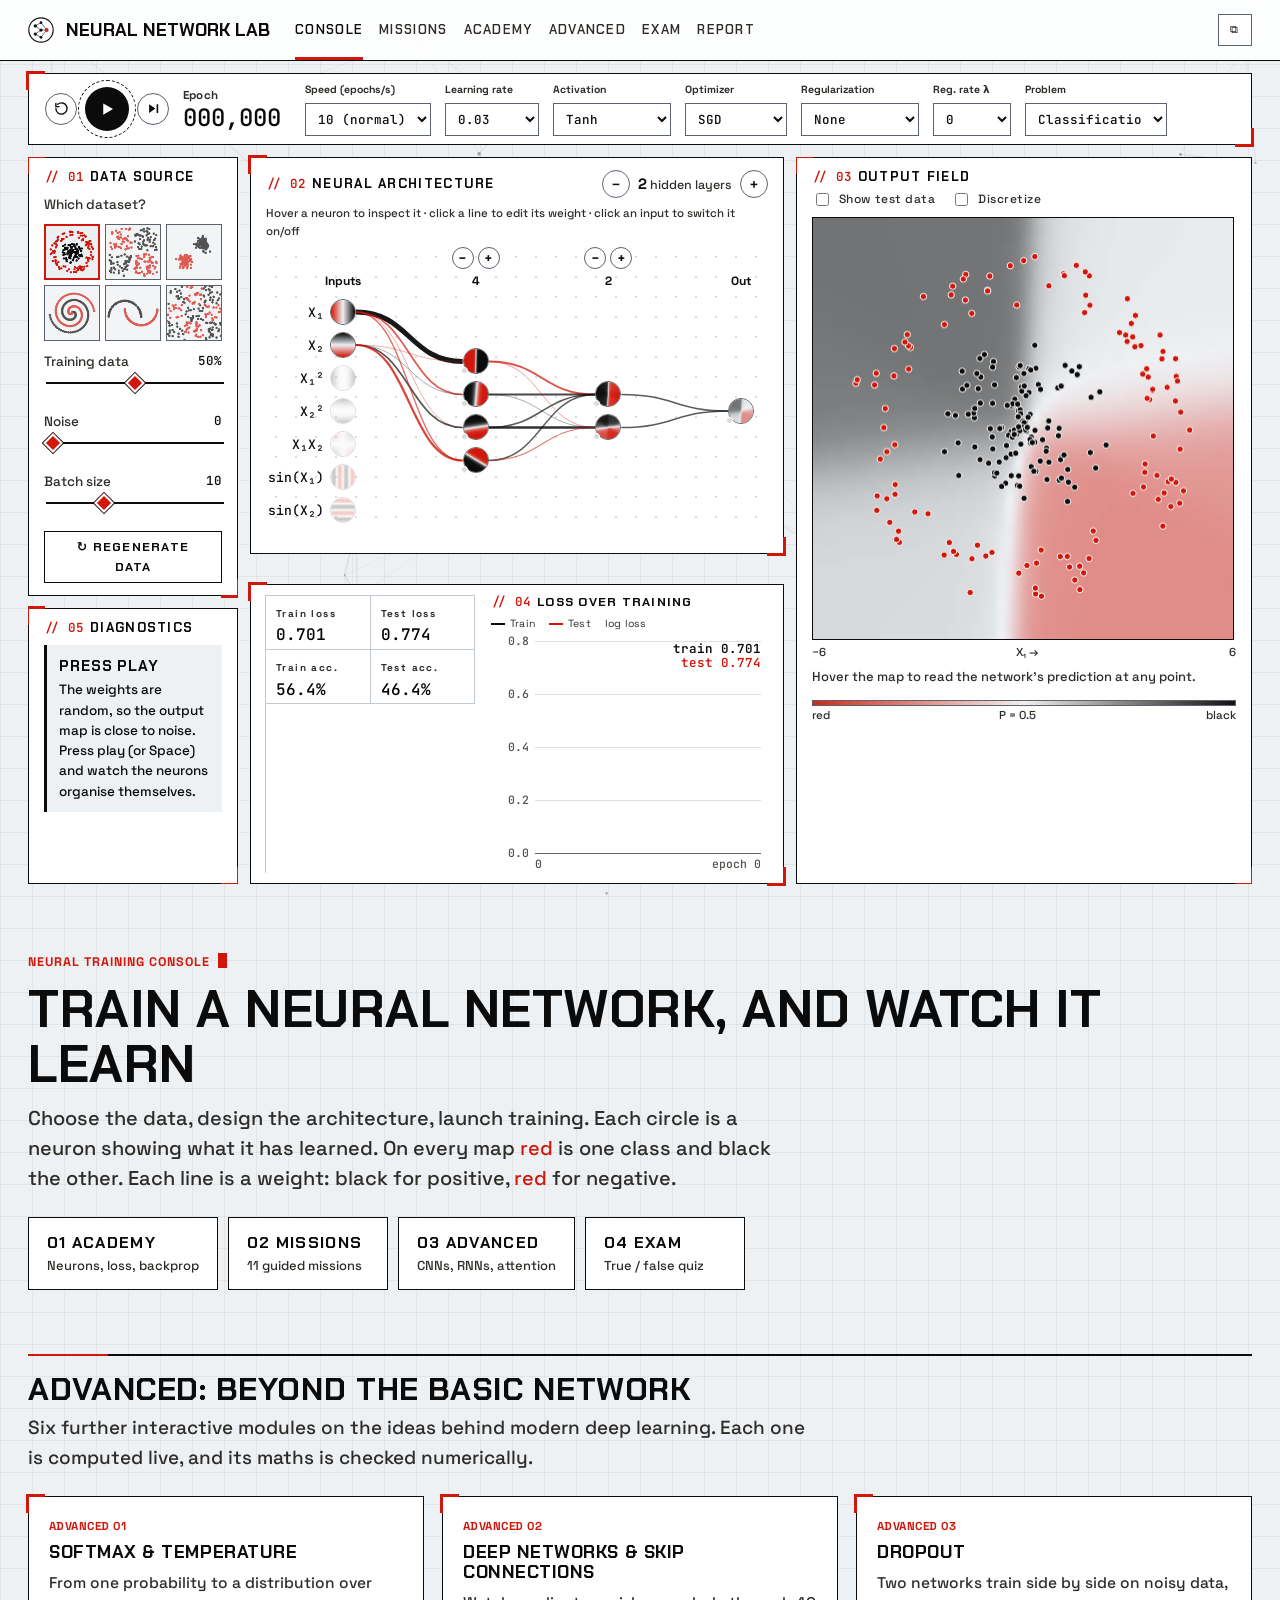
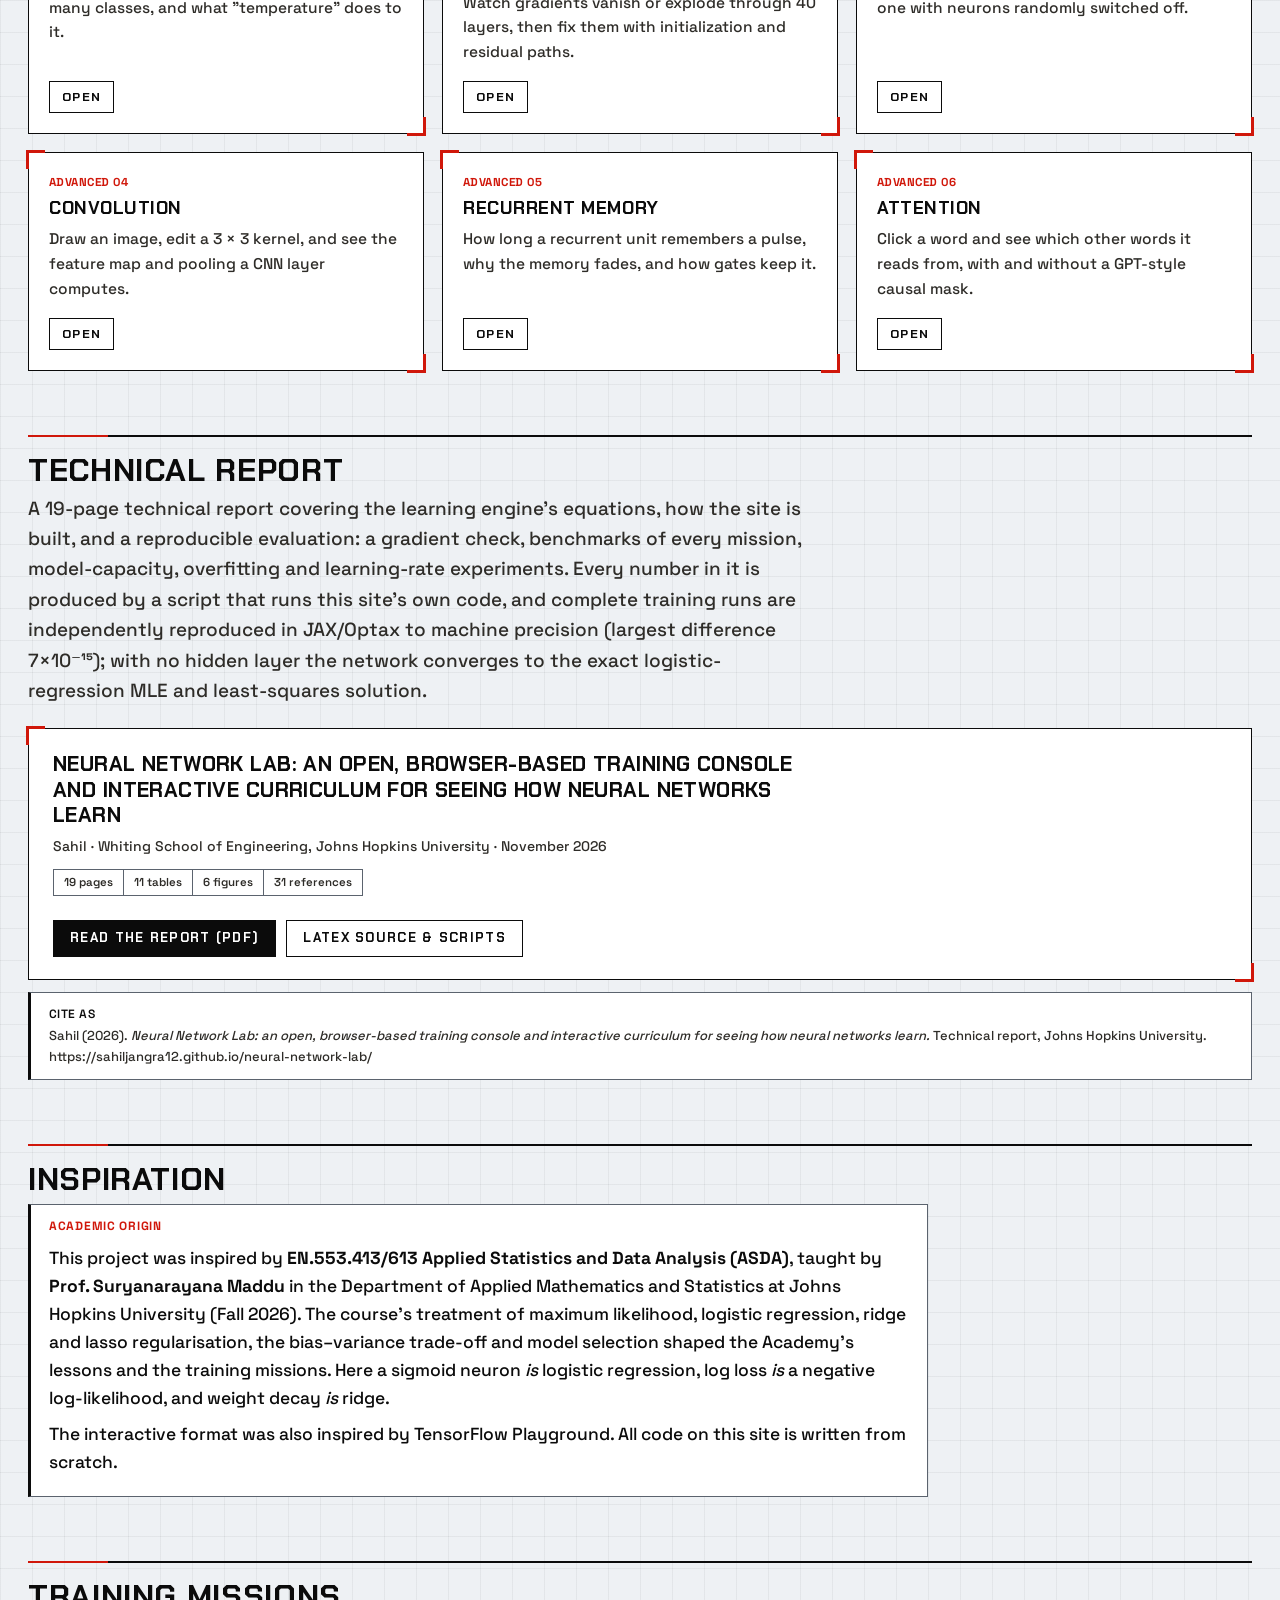
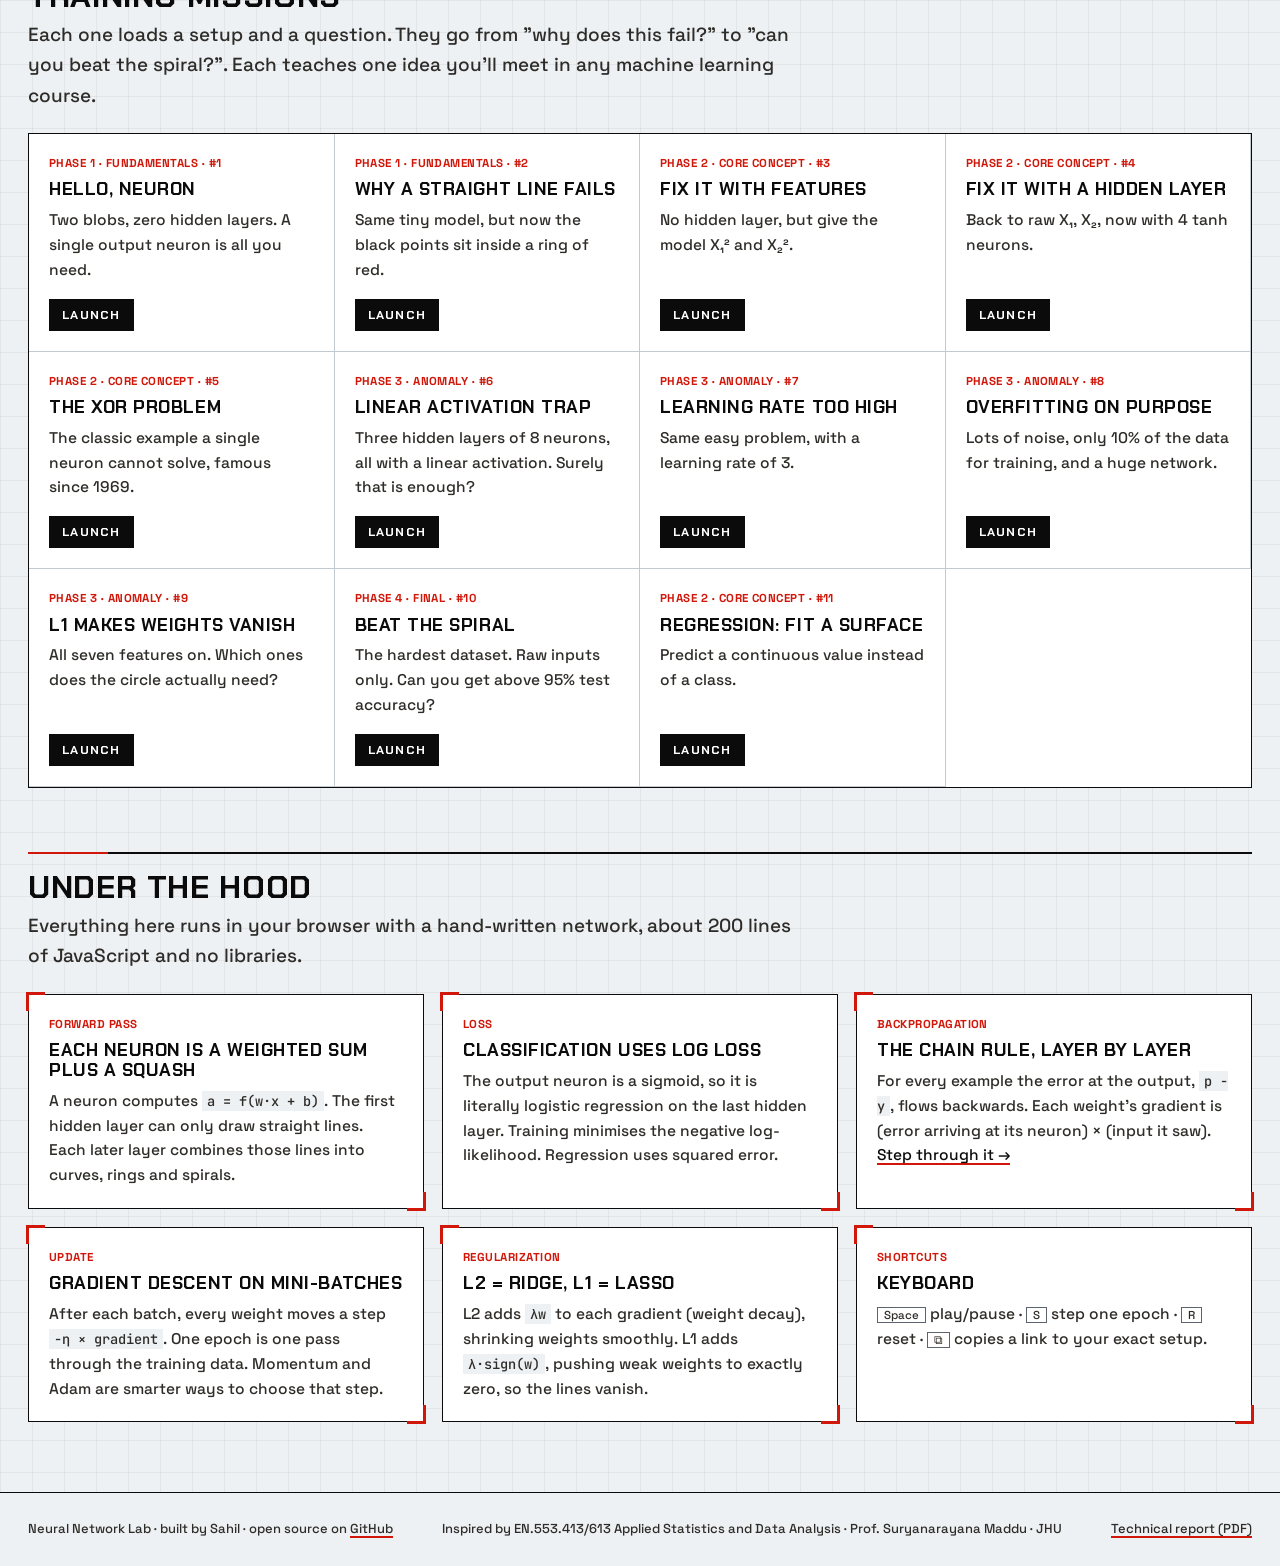
==== commit e96cf7b2: "Futuristic light redesign with animation: node-network background, HUD panels, scanner sweep, scroll" ====
--- a/docs/index.html
+++ b/docs/index.html
@@ -3,15 +3,15 @@
 <head>
 <meta charset="utf-8">
 <meta name="viewport" content="width=device-width, initial-scale=1">
-<meta name="theme-color" content="#f8f6f0">
+<meta name="theme-color" content="#eef1f4">
 <title>Neural Network Lab · Train a neural network in your browser</title>
 <meta name="description" content="An interactive neural network playground: build a network, train it live with backpropagation, and see what every neuron learns. With guided challenges and step-by-step lessons.">
 <link rel="icon" href="img/logo.svg" type="image/svg+xml">
 <link rel="preconnect" href="https://fonts.googleapis.com">
-<link href="https://fonts.googleapis.com/css2?family=Source+Serif+4:ital,opsz,wght@0,8..60,400;0,8..60,600;0,8..60,700;1,8..60,400;1,8..60,600&family=Inter:wght@500;600;700&family=IBM+Plex+Mono:wght@500;600&display=swap" rel="stylesheet">
-<link rel="stylesheet" href="css/style.css?v=202611261442">
-<link rel="stylesheet" href="css/journal.css?v=202611261442">
-<script src="js/fx.js?v=202611261442"></script>
+<link href="https://fonts.googleapis.com/css2?family=Chakra+Petch:wght@600;700&family=Space+Grotesk:wght@500;600;700&family=JetBrains+Mono:wght@500;600&display=swap" rel="stylesheet">
+<link rel="stylesheet" href="css/style.css?v=202611261907">
+<link rel="stylesheet" href="css/future.css?v=202611261907">
+<script src="js/fx.js?v=202611261907"></script>
 </head>
 <body>
 <header class="nav"><div class="in">
@@ -25,6 +25,7 @@
     <a href="#report" class="opt">Report</a>
   </nav>
   <div class="sp"></div>
+  <span class="status"><i></i>SYSTEM ONLINE</span>
   <button class="iconbtn" id="share" title="Copy a link to this exact setup" aria-label="Copy link">⧉</button>
 </div></header>
 
@@ -112,7 +113,7 @@
 
 <section class="hero" id="about">
   <div>
-    <div class="kicker">An interactive article</div>
+    <div class="kicker">Neural training console</div>
     <h1>Train a neural network, and watch it learn</h1>
     <p>Choose the data, design the architecture, launch training. Each circle is a neuron showing what it has learned. On every map <span style="color:var(--neg)">red</span> is one class and black the other. Each line is a weight: black for positive, <span style="color:var(--neg)">red</span> for negative.</p>
   </div>
@@ -192,7 +193,7 @@
 <div class="tooltip" id="tip"></div>
 <div class="wedit" id="wedit"><div style="margin-bottom:6px;color:var(--mut)" id="weditlbl">Weight</div><input id="weditin" type="number" step="0.1"> <button class="btn sm" id="weditok">Set</button></div>
 
-<script type="module" src="js/playground.js?v=202611261442"></script>
+<script type="module" src="js/playground.js?v=202611261907"></script>
 <script defer src="https://sahiljangra12.github.io/ask/ask.js" data-site="Neural Network Lab"></script>
 </body>
 </html>
--- a/docs/css/future.css
+++ b/docs/css/future.css
@@ -0,0 +1,292 @@
+/* ============ Futuristic light skin (loaded after style.css) ============
+   Paper page, serif headings and prose, sans labels, figure-like panels.
+   Light only; ink is near-black and medium/bold for projectors. */
+:root {
+  --bg: #eef1f4; --card: #ffffff; --card2: #eef1f4; --solid: #ffffff;
+  --fg: #0b0b0b; --mut: #2e2c28; --faint: #55524b;
+  --line: #c3c9d1; --line2: #5b636e;
+  --acc: #0b0b0b; --acc2: #d0170a; --acc-soft: #eef1f4;
+  --pos: #0b0b0b; --neg: #d0170a; --ok: #0b0b0b; --warn: #d0170a; --bad: #d0170a;
+  --display: 'Chakra Petch', 'Space Grotesk', system-ui, sans-serif;
+  --body: 'Space Grotesk', system-ui, sans-serif;
+  --ui: 'Space Grotesk', system-ui, -apple-system, sans-serif;
+  --mono: 'JetBrains Mono', ui-monospace, Menlo, monospace;
+}
+body { background: var(--bg); background-image: linear-gradient(rgba(11,11,11,.05) 1px, transparent 1px), linear-gradient(90deg, rgba(11,11,11,.05) 1px, transparent 1px); background-size: 32px 32px; font-family: var(--body); font-weight: 500; font-size: 16.5px; color: var(--fg); }
+h1, h2, h3, h4 { font-family: var(--display); text-transform: uppercase; letter-spacing: .02em; font-weight: 700; }
+b, strong { font-weight: 700; }
+a { color: var(--fg); text-decoration-color: var(--neg); text-decoration-thickness: 1.5px; }
+a:hover { color: var(--neg); }
+code, .mono { font-family: var(--mono); font-weight: 500; font-size: .88em; background: var(--card2); padding: 1px 5px; border-radius: 0; }
+#fxbtn, .brand small { display: none !important; }
+#fxcanvas { display: block !important; position: fixed; inset: 0; z-index: -1; pointer-events: none; }
+
+/* ---------- Masthead ---------- */
+.nav { background: rgba(255,255,255,.88); border-bottom: 1.5px solid var(--fg); box-shadow: none; backdrop-filter: blur(10px); -webkit-backdrop-filter: blur(10px); }
+.brand { font-family: var(--display); font-weight: 700; font-size: 19px; letter-spacing: .12em; text-transform: uppercase; }
+.brand .logo { width: 26px; height: 26px; }
+.nav nav { gap: 2px; }
+.nav nav a { font-family: var(--display); font-weight: 600; font-size: 14px; letter-spacing: .1em; text-transform: uppercase; color: var(--mut); padding: 6px 11px; }
+.nav nav a:hover { color: var(--neg); background: none; }
+.nav nav a.on { color: var(--fg); }
+.nav nav a.on::after { background: var(--neg); height: 3px; left: 11px; right: 11px; }
+.iconbtn { font-family: var(--ui); border: 1px solid var(--line2); border-radius: 0; background: #fff; color: var(--fg); }
+.iconbtn:hover { background: var(--fg); color: #fff; }
+
+/* ---------- Figures (panels) ---------- */
+.panel, .controls, .widget, .mission .bar, .reportbox, .cards, .guide .card, .quiz .q {
+  background: #fff; border: 1px solid var(--line2); border-top: 3px solid var(--fg); border-radius: 0; box-shadow: none;
+}
+.panel h3, .chartbox h3 { font-family: var(--display); font-weight: 700; font-size: 13.5px; letter-spacing: .1em; text-transform: uppercase; color: var(--fg); }
+.tagn { font-family: var(--mono); font-style: normal; font-weight: 600; font-size: 12.5px; color: var(--neg); letter-spacing: 0; margin-right: 6px; }
+.tagn::before { content: '// '; }
+.sub, .row, .nettip, .probe, .legend, .axis, .scalelbl, label.chk, .nethead .layers, .featlabel, .colhead, .field, .sl, .facts div, .score, .rauth, .rfacts, .cite, .insight, .mission .bar .t, .stat span, .ctl > span, .epoch, .toc, .card .lvl, .ilabel, footer.site .in, .tooltip, .wedit, .kbd, #fab {
+  font-family: var(--ui);
+}
+.nettip, .axis, .scalelbl, .legend, .probe { font-weight: 500; letter-spacing: 0; color: var(--mut); }
+.probe { font-size: 13px; } .probe b { font-weight: 700; }
+.val, .epoch b, .stat b, select, input[type=number], .formula, .bpexp .eq, .featlabel, .gsearch, .bp-svg text { font-family: var(--mono); font-weight: 500; }
+.ctl > span, .stat span, .epoch { font-weight: 700; font-size: 11.5px; letter-spacing: .02em; text-transform: none; color: var(--mut); }
+.epoch b { font-size: 24px; letter-spacing: 0; color: var(--fg); }
+.stat { border-color: var(--line); } .stats { border-color: var(--line); }
+.stat b { font-size: 19px; }
+.colhead { font-weight: 700; font-size: 12px; letter-spacing: 0; text-transform: none; color: var(--fg); }
+.featlabel { font-size: 13px; color: var(--fg); }
+.net { background-image: radial-gradient(rgba(11,11,11,.14) 1px, transparent 1px); background-size: 20px 20px; }
+#out, canvas.plot { border: 1px solid var(--fg); border-radius: 0; }
+.ds { border: 1px solid var(--line2); border-radius: 0; } .ds.on { border: 2px solid var(--neg); }
+.ds .tip { font-family: var(--ui); letter-spacing: 0; }
+
+/* ---------- Controls ---------- */
+select, input[type=number], .gsearch { border: 1px solid var(--line2); border-radius: 0; background: #fff; font-size: 13.5px; }
+.btn { font-family: var(--display); font-weight: 700; font-size: 13px; letter-spacing: .1em; text-transform: uppercase; border: 1.5px solid var(--fg); border-radius: 0; position: relative; overflow: hidden; z-index: 0; transition: color .25s; background: #fff; color: var(--fg); padding: 7px 16px; }
+.btn:hover { background: var(--fg); color: #fff; }
+.btn.pri { background: var(--fg); color: #fff; } .btn.pri:hover { background: var(--neg); border-color: var(--neg); color: #fff; }
+.btn.sm { font-size: 12.5px; padding: 5px 12px; }
+.play, #fab button { background: var(--fg); color: #fff; } .play:hover { background: var(--neg); }
+.roundbtn, .colhead .pm button { background: #fff; border: 1px solid var(--line2); color: var(--fg); }
+.roundbtn:hover, .colhead .pm button:hover { background: var(--fg); color: #fff; border-color: var(--fg); }
+.pills { border: 1px solid var(--fg); border-radius: 0; overflow: hidden; background: #fff; }
+.pill { font-family: var(--display); font-weight: 600; font-size: 13px; letter-spacing: .05em; text-transform: uppercase; transition: background .2s, color .2s; color: var(--mut); border-right: 1px solid var(--line2); padding: 6px 13px; }
+.pill:hover { color: var(--neg); }
+.pill.on { background: var(--fg); color: #fff; }
+.bpsteps { border: 0; overflow: visible; background: none; } .bpsteps .pill { border: 1px solid var(--line2); }
+input[type=range]::-webkit-slider-runnable-track { height: 2px; background: var(--fg); }
+input[type=range]::-moz-range-track { height: 2px; background: var(--fg); }
+input[type=range]::-webkit-slider-thumb { background: var(--neg); width: 14px; height: 14px; margin-top: -6px; border: 2px solid #fff; box-shadow: 0 0 0 1px var(--fg); }
+input[type=range]::-moz-range-thumb { background: var(--neg); border: 2px solid #fff; box-shadow: 0 0 0 1px var(--fg); }
+input[type=checkbox] { accent-color: var(--neg); }
+.tooltip { background: var(--fg); color: #fff; border-radius: 0; font-weight: 500; }
+.tooltip .mono { background: none; color: #fff; padding: 0; }
+.wedit { border: 1px solid var(--fg); border-radius: 0; box-shadow: 0 6px 20px rgba(0,0,0,.18); }
+
+/* ---------- Notes, callouts, formulas ---------- */
+.insight { background: var(--card2); border: 0; border-left: 3px solid var(--fg); font-size: 14px; font-weight: 500; line-height: 1.5; }
+.insight b { font-family: var(--display); font-size: 15px; letter-spacing: .06em; text-transform: uppercase; }
+.insight.warn, .insight.bad { border-left-color: var(--neg); } .insight.ok b { color: var(--fg); }
+.mission .bar { border-left: 1px solid var(--line2); border-top: 3px solid var(--neg); }
+.mission .bar .t { font-weight: 500; }
+.mission .bar .t > b:first-child { font-family: var(--display); font-size: 16px; letter-spacing: .06em; text-transform: uppercase; }
+.formula, .bpexp .eq { background: var(--card2); border: 0; border-left: 3px solid var(--fg); border-radius: 0; font-size: 14px; }
+.callout { background: var(--card2); border: 0; border-left: 3px solid var(--fg); font-size: 16.5px; color: var(--fg); }
+.callout > b:first-child { font-family: var(--ui); font-size: 12.5px; letter-spacing: .04em; text-transform: uppercase; color: var(--mut); margin-bottom: 3px; }
+.callout.exam { border-left-color: var(--neg); } .callout.exam > b:first-child { color: var(--neg); }
+.facts { border-color: var(--line); } .facts div { border-color: var(--line); font-size: 13.5px; }
+.facts div span { font-family: var(--ui); font-weight: 700; font-size: 11px; letter-spacing: .02em; text-transform: none; color: var(--mut); }
+
+/* ---------- Home sections ---------- */
+.hero { margin-top: 56px; align-items: flex-start; }
+.hero .kicker { font-family: var(--ui); font-weight: 700; font-size: 12.5px; letter-spacing: .08em; text-transform: uppercase; color: var(--neg); }
+.hero h1 { font-size: 52px; letter-spacing: .01em; line-height: 1.05; text-transform: uppercase; }
+.hero p { font-size: 20px; line-height: 1.5; color: var(--mut); max-width: 760px; }
+.steps3 { border: 0; gap: 10px; flex-wrap: wrap; }
+.steps3 a { font-family: var(--ui); font-weight: 500; font-size: 13px; background: #fff; border: 1px solid var(--line2); border-top: 3px solid var(--fg); min-width: 160px; }
+.steps3 a:first-child { border-left: 1px solid var(--line2); }
+.steps3 a b { font-family: var(--display); font-size: 16px; letter-spacing: .08em; text-transform: uppercase; }
+.steps3 a:hover { background: var(--fg); color: #ddd; } .steps3 a:hover b { color: #fff; }
+.section { margin: 64px auto; }
+.section > h2 { font-size: 32px; padding-top: 18px; position: relative; }
+.section > p.lead { font-size: 19px; color: var(--mut); max-width: 780px; }
+.cards { border-left: 1px solid var(--line2); }
+.cards .card { border-color: var(--line); }
+.cards .card:hover { background: var(--card2); }
+.card .lvl { font-weight: 700; font-size: 11.5px; letter-spacing: .04em; text-transform: uppercase; color: var(--neg); }
+.card h4 { font-size: 18px; text-transform: uppercase; letter-spacing: .03em; }
+.card p, .guide .card p { font-family: var(--body); font-size: 15.5px; color: var(--mut); }
+.rtitle { font-family: var(--display); font-size: 21px; letter-spacing: .02em; text-transform: uppercase; font-weight: 700; }
+.rfacts span { border-color: var(--line2); font-weight: 600; }
+.inspo, .cite { background: #fff; border: 1px solid var(--line2); border-left: 3px solid var(--fg); }
+.cite span { font-family: var(--ui); letter-spacing: .04em; }
+.inspo p { font-size: 17.5px; color: var(--fg); }
+.ilabel { font-weight: 700; letter-spacing: .06em; color: var(--neg); }
+.kbd { border-radius: 0; background: #fff; }
+footer.site { background: var(--bg); border-top: 1px solid var(--fg); }
+footer.site .in { font-weight: 500; font-size: 13px; letter-spacing: 0; text-transform: none; color: var(--mut); }
+
+/* ---------- Article pages (Academy, Advanced) ---------- */
+.learn { max-width: 1240px; }
+.learn > main { background: #fff; border: 1px solid var(--line2); border-top: 3px solid var(--fg); box-shadow: none; padding: 0 44px 48px; }
+.toc b { font-family: var(--ui); font-weight: 700; font-size: 12px; letter-spacing: .06em; text-transform: uppercase; color: var(--neg); }
+.toc a { font-family: var(--ui); font-weight: 500; font-size: 14px; background: none; border-left: 1px solid var(--line2); color: var(--mut); }
+.toc a.on, .toc a:hover { color: var(--fg); font-weight: 700; border-left: 3px solid var(--neg); padding-left: 10px; }
+.toc .prog { background: var(--line); height: 2px; } .toc .prog i { background: var(--neg); }
+.academyintro .num, .lesson .num { font-family: var(--ui); font-weight: 700; font-size: 12.5px; letter-spacing: .08em; text-transform: uppercase; color: var(--neg); }
+.academyintro p { border: 0 !important; border-left: 3px solid var(--fg) !important; background: none; font-size: 17.5px; font-style: normal; color: var(--mut); padding: 2px 0 2px 16px; }
+.lesson + .lesson { border-top: 1px solid var(--fg); }
+.lesson h2 { font-size: 32px; letter-spacing: .01em; line-height: 1.12; text-transform: uppercase; }
+.lesson .lead { font-size: 20px; font-style: normal; color: var(--mut); line-height: 1.45; }
+.lesson > p, .lesson li { font-size: 18px; line-height: 1.62; color: var(--fg); max-width: 760px; }
+.lesson .widget { border-top: 3px solid var(--fg); }
+.widget .sub { font-size: 13.5px; font-weight: 500; color: var(--mut); } .widget p.sub { font-family: var(--body); font-size: 15.5px; }
+.sl { font-weight: 600; color: var(--fg); font-size: 13.5px; }
+table.gl td { font-size: 16.5px; color: var(--fg); border-color: var(--line); }
+table.gl td:first-child { font-family: var(--display); font-weight: 700; font-size: 15.5px; letter-spacing: .03em; text-transform: uppercase; }
+.quiz .q { border-top: 1px solid var(--line2); margin-bottom: 10px; }
+.quiz .q p { font-size: 17px; font-weight: 600; }
+.quiz .q .why { font-size: 16px; color: var(--mut); }
+.quiz .q.right { border-left: 3px solid var(--fg); } .quiz .q.wrong { border-left: 3px solid var(--neg); }
+.quiz .verdict { font-family: var(--ui); }
+.bp-svg .lab { font-family: var(--ui); font-weight: 600; }
+.bpexp { font-size: 16.5px; }
+
+/* ---------- Advanced page widgets ---------- */
+.convrow { display: grid; grid-template-columns: 1.15fr .8fr 1fr .62fr; gap: 16px; align-items: start; margin-top: 12px; }
+.convrow > * { min-width: 0; }
+.convrow .sub { margin-bottom: 5px; min-height: 2.6em; }
+.kgrid { display: grid; grid-template-columns: repeat(3, 1fr); gap: 4px; max-width: 190px; }
+.kgrid input { width: 100%; text-align: center; padding: 8px 2px; font-size: 14px; }
+.kerbox .probe { margin-top: 10px; line-height: 1.5; }
+.advcard { border-top-color: var(--neg) !important; }
+
+/* ---------- Console: keep the one-screen layout tidy with the new type ---------- */
+@media (min-width: 1100px) and (min-height: 600px) {
+  .nav .in { height: 60px; }
+  .nav nav a.on::after { bottom: -14px; }
+  .app { height: calc(100vh - 65px); }
+  .controls { border-top-width: 3px; }
+  .panel h3 { font-size: 13px; }
+  .insight { font-size: 13.5px; }
+}
+@media (min-width: 1100px) and (max-width: 1500px) { .ctl > span { font-size: 10.5px; letter-spacing: 0; } .controls .ctl select { font-size: 12.5px; } }
+@media (min-width: 1100px) and (max-width: 1320px) { .brand { font-size: 18px; letter-spacing: 0; } .nav nav a { font-size: 13px; padding: 6px 7px; } .nav nav a.on::after { left: 7px; right: 7px; } }
+
+/* ---------- Phones ---------- */
+@media (max-width: 860px) {
+  body { font-size: 16px; }
+  .brand { font-size: 17px; }
+  .brand span.full { display: none; }
+  .nav nav a { font-size: 12.5px; padding: 6px 6px; letter-spacing: 0; }
+  .nav nav a.on::after { left: 6px; right: 6px; bottom: 0; }
+  .hero h1 { font-size: 36px; } .hero p { font-size: 17.5px; }
+  .section > h2 { font-size: 27px; }
+  .learn > main { padding: 0 16px 30px; }
+  .lesson h2 { font-size: 27px; } .lesson .lead { font-size: 18px; } .lesson > p, .lesson li { font-size: 16.5px; }
+  .convrow { grid-template-columns: 1fr 1fr; }
+  .convrow .sub { min-height: 0; }
+  .pill { font-size: 12.5px; padding: 6px 9px; }
+  #fab { font-family: var(--ui); border-radius: 30px; }
+}
+@media (max-width: 400px) { .nav nav a { font-size: 11.5px; padding: 6px 4px; } }
+@media print { body { background: #fff; } }
+a.btn, a.btn:hover { text-decoration: none; }
+.hero h1 { scroll-margin-top: 90px; } .section, .lesson { scroll-margin-top: 76px; }
+
+/* ================= Futuristic HUD details and animation ================= */
+.status { display: flex !important; font-family: var(--mono); font-weight: 600; font-size: 11.5px; letter-spacing: .12em; color: var(--fg); gap: 8px; align-items: center; }
+.status i { width: 8px; height: 8px; border-radius: 50%; background: var(--neg); box-shadow: 0 0 0 0 rgba(208,23,10,.6); animation: ping 1.8s ease-out infinite; }
+.brand .logo { animation: spin 40s linear infinite; }
+.nav nav a { transition: color .2s; }
+.nav nav a::before { content: ''; position: absolute; left: 11px; right: 11px; bottom: 2px; height: 2px; background: var(--neg); transform: scaleX(0); transform-origin: left; transition: transform .25s ease; }
+.nav nav a:hover::before { transform: scaleX(1); }
+.nav nav a.on::before { display: none; }
+
+/* panels: sharp frame with red corner brackets */
+.panel, .controls, .widget, .mission .bar, .reportbox, .guide .card, .quiz .q, .learn > main, .cards { border: 1.5px solid var(--fg); border-top: 1.5px solid var(--fg); position: relative; }
+.panel::before, .controls::before, .widget::before, .reportbox::before, .guide .card::before, .learn > main::before,
+.panel::after, .controls::after, .widget::after, .reportbox::after, .guide .card::after, .learn > main::after { content: ''; position: absolute; width: 16px; height: 16px; border: 3px solid var(--neg); pointer-events: none; transition: width .3s, height .3s; }
+.panel::before, .controls::before, .widget::before, .reportbox::before, .guide .card::before, .learn > main::before { top: -3px; left: -3px; border-right: 0; border-bottom: 0; }
+.panel::after, .controls::after, .widget::after, .reportbox::after, .guide .card::after, .learn > main::after { bottom: -3px; right: -3px; border-left: 0; border-top: 0; }
+.panel:hover::before, .panel:hover::after, .widget:hover::before, .widget:hover::after, .guide .card:hover::before, .guide .card:hover::after, .reportbox:hover::before, .reportbox:hover::after { width: 30px; height: 30px; }
+.advcard { border-top-color: var(--fg) !important; }
+.guide .card, .cards .card { transition: transform .25s ease, box-shadow .25s ease, background .2s; }
+.guide .card:hover { transform: translateY(-4px); box-shadow: 6px 6px 0 rgba(11,11,11,.14); }
+.steps3 a { border: 1.5px solid var(--fg); border-top: 1.5px solid var(--fg); transition: transform .2s, background .2s, color .2s; }
+.steps3 a:first-child { border-left: 1.5px solid var(--fg); }
+.steps3 a:hover { transform: translateY(-3px); }
+
+/* buttons: ink sweep */
+.btn::after { content: ''; position: absolute; inset: 0; background: var(--fg); transform: translateX(-101%); transition: transform .28s ease; z-index: -1; }
+.btn:hover { background: #fff; color: #fff; } .btn:hover::after { transform: none; }
+.btn.pri::after { background: var(--neg); } .btn.pri:hover { background: var(--fg); border-color: var(--neg); }
+.btn:disabled::after { display: none; } .btn:disabled:hover { color: var(--fg); }
+.pill:hover { background: var(--card2); } .pill.on:hover { background: var(--fg); }
+.roundbtn, .colhead .pm button, .iconbtn { transition: background .2s, color .2s, transform .2s; }
+.roundbtn:hover, .colhead .pm button:hover { transform: scale(1.12); }
+
+/* play control: orbiting ring, faster while training */
+.play { position: relative; transition: background .2s, transform .2s; }
+.play:hover { transform: scale(1.06); }
+.play::after { content: ''; position: absolute; inset: -7px; border-radius: 50%; border: 1.5px dashed var(--fg); animation: spin 14s linear infinite; }
+.play.on { background: var(--neg); } .play.on::after { border-color: var(--neg); animation-duration: 2.2s; }
+.epoch b { transition: color .3s; } .play.on ~ * { }
+.net.training ~ * { }
+
+/* network while training */
+.node { transition: transform .15s, box-shadow .2s; }
+.node::after { content: ''; position: absolute; inset: -5px; border-radius: 50%; border: 1.5px solid transparent; pointer-events: none; }
+.net.training .node:not(.off)::after { border-color: rgba(208,23,10,.55); border-style: dashed; animation: spin 7s linear infinite; }
+.node:hover { box-shadow: 0 0 0 3px rgba(208,23,10,.35); }
+.net.training svg.links path { stroke-dasharray: 2 7; animation: flow 1.1s linear infinite; }
+
+/* output map: scanner sweep while training */
+.outbox { overflow: hidden; }
+.outbox::after { content: ''; position: absolute; left: 0; right: 0; top: 0; height: 2px; background: var(--neg); box-shadow: 0 0 12px 2px rgba(208,23,10,.55); opacity: 0; pointer-events: none; }
+body.training .outbox::after { opacity: .9; animation: scan 2.6s linear infinite; }
+body.training .epoch b { color: var(--neg); }
+.ds { transition: transform .15s, border-color .15s; } .ds:hover { transform: scale(1.05); }
+
+/* headings */
+.hero .kicker::after { content: ''; display: inline-block; width: 9px; height: 15px; background: var(--neg); margin-left: 8px; vertical-align: -2px; animation: blink 1s steps(1) infinite; }
+.hero h1 { background: linear-gradient(100deg, var(--fg) 0 42%, var(--neg) 50%, var(--fg) 58% 100%); background-size: 260% 100%; -webkit-background-clip: text; background-clip: text; -webkit-text-fill-color: transparent; color: transparent; animation: sheen 7s ease-in-out infinite; }
+.section > h2 { border-top: 0; }
+.section > h2::before { content: ''; position: absolute; top: 0; left: 0; height: 2px; width: 100%; background: linear-gradient(90deg, var(--neg) 0 80px, var(--fg) 80px 100%); transform-origin: left; }
+.section.in > h2::before, .section.rv.in > h2::before { animation: draw .9s ease both; }
+.lesson .num::before { content: '▸ '; }
+.toc a { transition: color .2s, padding .2s; }
+.toc .prog i { box-shadow: 0 0 8px rgba(208,23,10,.6); }
+input[type=range]::-webkit-slider-thumb { border-radius: 0; transform: rotate(45deg); transition: transform .15s; }
+input[type=range]::-moz-range-thumb { border-radius: 0; transform: rotate(45deg); }
+input[type=range]:active::-webkit-slider-thumb { transform: rotate(45deg) scale(1.3); }
+
+/* entrance and scroll reveal */
+.rv { opacity: 0; transform: translateY(22px); transition: opacity .6s ease, transform .6s cubic-bezier(.2,.7,.2,1); }
+.rv.in { opacity: 1; transform: none; }
+.app .controls, .app .pg > * > .panel, .app .pg > .left > .panel, .app .pg > .mid > .panel { animation: rise2 .7s cubic-bezier(.2,.7,.2,1) both; }
+.app .pg > .left .panel { animation-delay: .08s; } .app .pg > .mid .panel { animation-delay: .18s; } .app .pg > .right .panel { animation-delay: .28s; }
+.mission .bar.show { animation: rise2 .4s ease both; }
+.insight { animation: fadein .35s ease; }
+
+/* boot overlay */
+#boot { display: flex !important; position: fixed; inset: 0; z-index: 400; background: #fff; align-items: center; justify-content: center; transition: opacity .45s, transform .45s; cursor: pointer; }
+#boot.hide { opacity: 0; transform: scale(1.03); pointer-events: none; }
+#boot .term { font-family: var(--mono); font-weight: 600; color: var(--fg); font-size: 13px; line-height: 2; width: min(520px, 86vw); letter-spacing: .06em; }
+#boot .logo-big { font-family: var(--display); font-weight: 700; font-size: 26px; letter-spacing: .22em; color: var(--fg); margin-bottom: 16px; }
+#boot .term .ok { color: var(--neg); float: right; }
+#boot .bar2 { height: 3px; background: var(--line); margin-top: 14px; overflow: hidden; }
+#boot .bar2 i { display: block; height: 100%; width: 0; background: var(--neg); transition: width .18s; }
+#boot .skip { color: var(--faint); font-size: 10.5px; margin-top: 10px; letter-spacing: .16em; text-transform: uppercase; }
+
+@keyframes spin { to { transform: rotate(360deg); } }
+@keyframes ping { 0% { box-shadow: 0 0 0 0 rgba(208,23,10,.6); } 100% { box-shadow: 0 0 0 9px rgba(208,23,10,0); } }
+@keyframes blink { 50% { opacity: 0; } }
+@keyframes scan { from { transform: translateY(0); } to { transform: translateY(var(--map, 480px)); } }
+@keyframes sheen { 0%, 55% { background-position: 130% 0; } 100% { background-position: -130% 0; } }
+@keyframes draw { from { transform: scaleX(0); } to { transform: scaleX(1); } }
+@keyframes rise2 { from { opacity: 0; transform: translateY(18px); } to { opacity: 1; transform: none; } }
+@keyframes fadein { from { opacity: 0; } to { opacity: 1; } }
+@media (max-width: 1320px) { .status { display: none !important; } }
+@media (max-width: 860px) { .brand { font-size: 15px; letter-spacing: .06em; } .hero h1 { font-size: 32px; } .lesson h2, .section > h2 { font-size: 24px; } .nav nav a { letter-spacing: .03em; } body.training .outbox::after { animation-name: scanm; } }
+@keyframes scanm { from { transform: translateY(0); } to { transform: translateY(92vw); } }
+@media (prefers-reduced-motion: reduce) { *, *::before, *::after { animation: none !important; transition: none !important; } .rv { opacity: 1; transform: none; } .hero h1 { -webkit-text-fill-color: currentColor; color: var(--fg); background: none; } #fxcanvas { display: none !important; } }
+@media print { #fxcanvas, #boot { display: none !important; } .rv { opacity: 1; transform: none; } }
+.lesson > .formula { white-space: pre-wrap; }
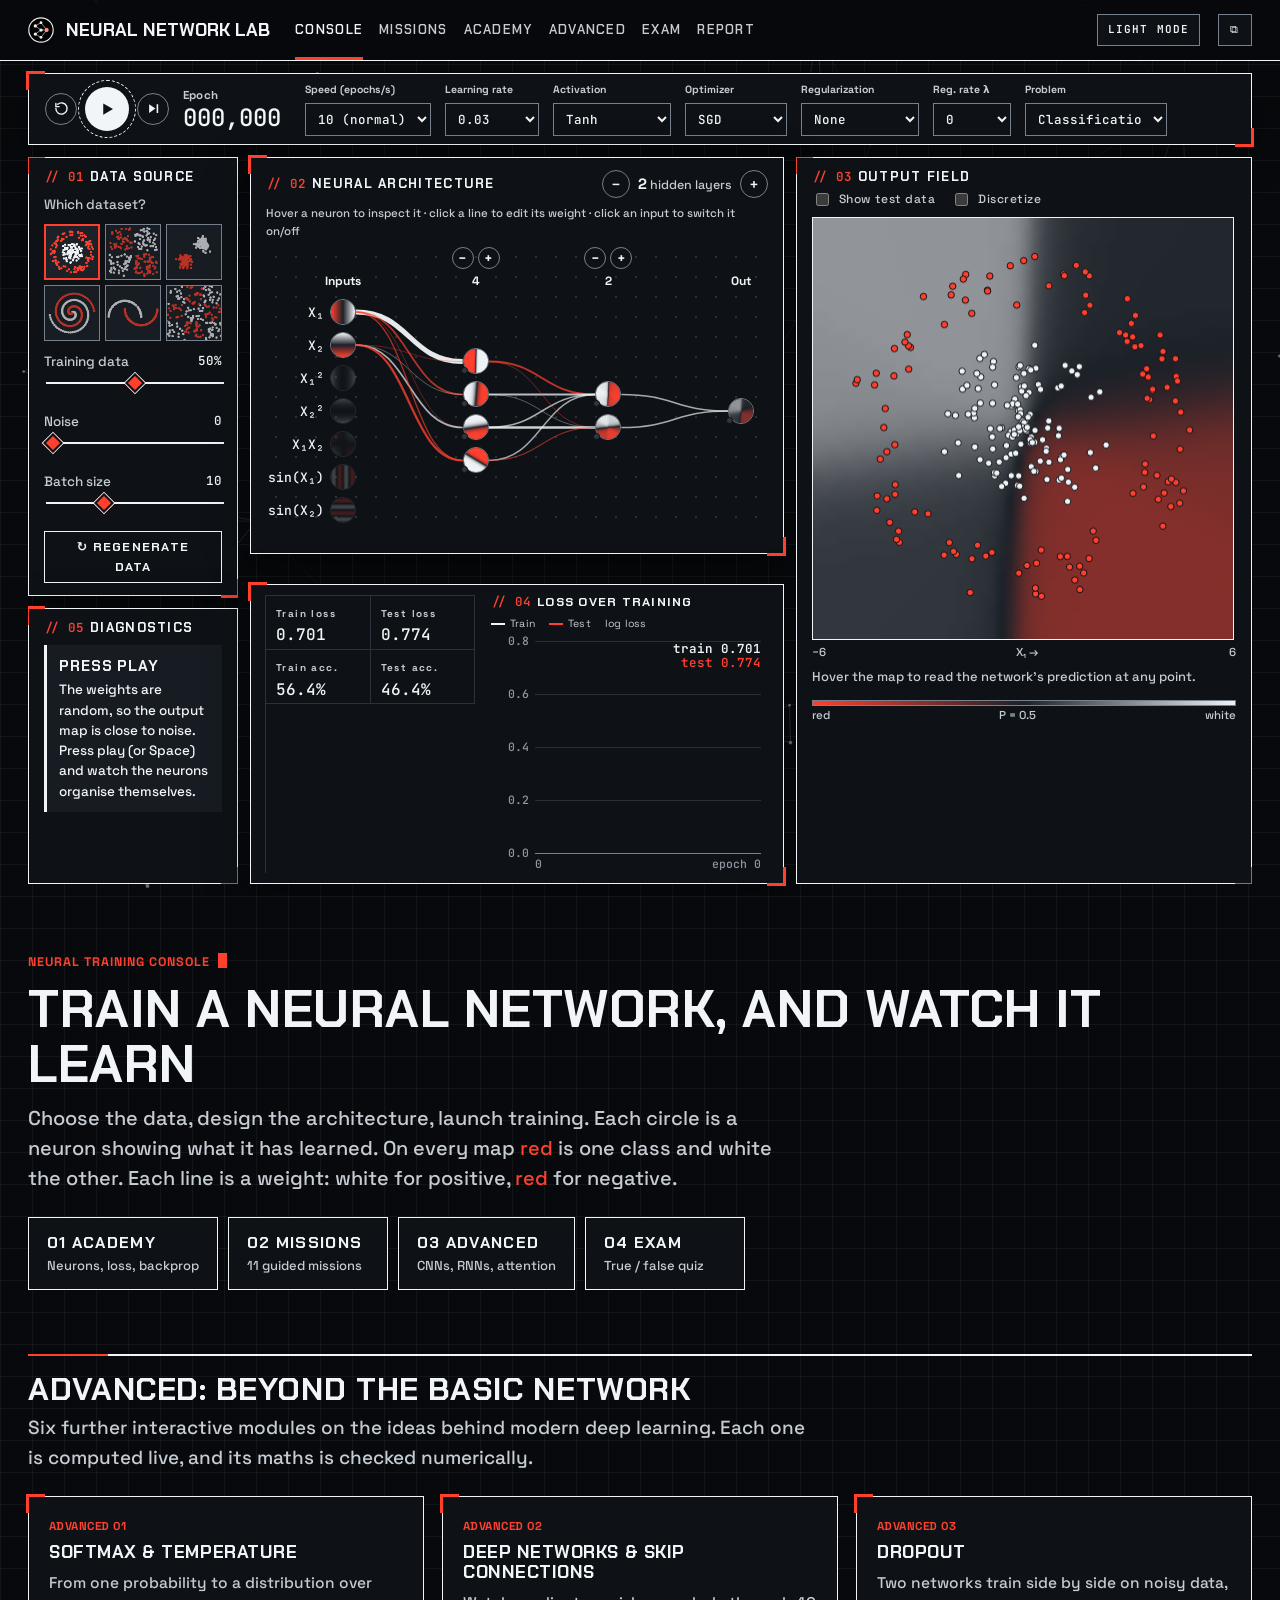
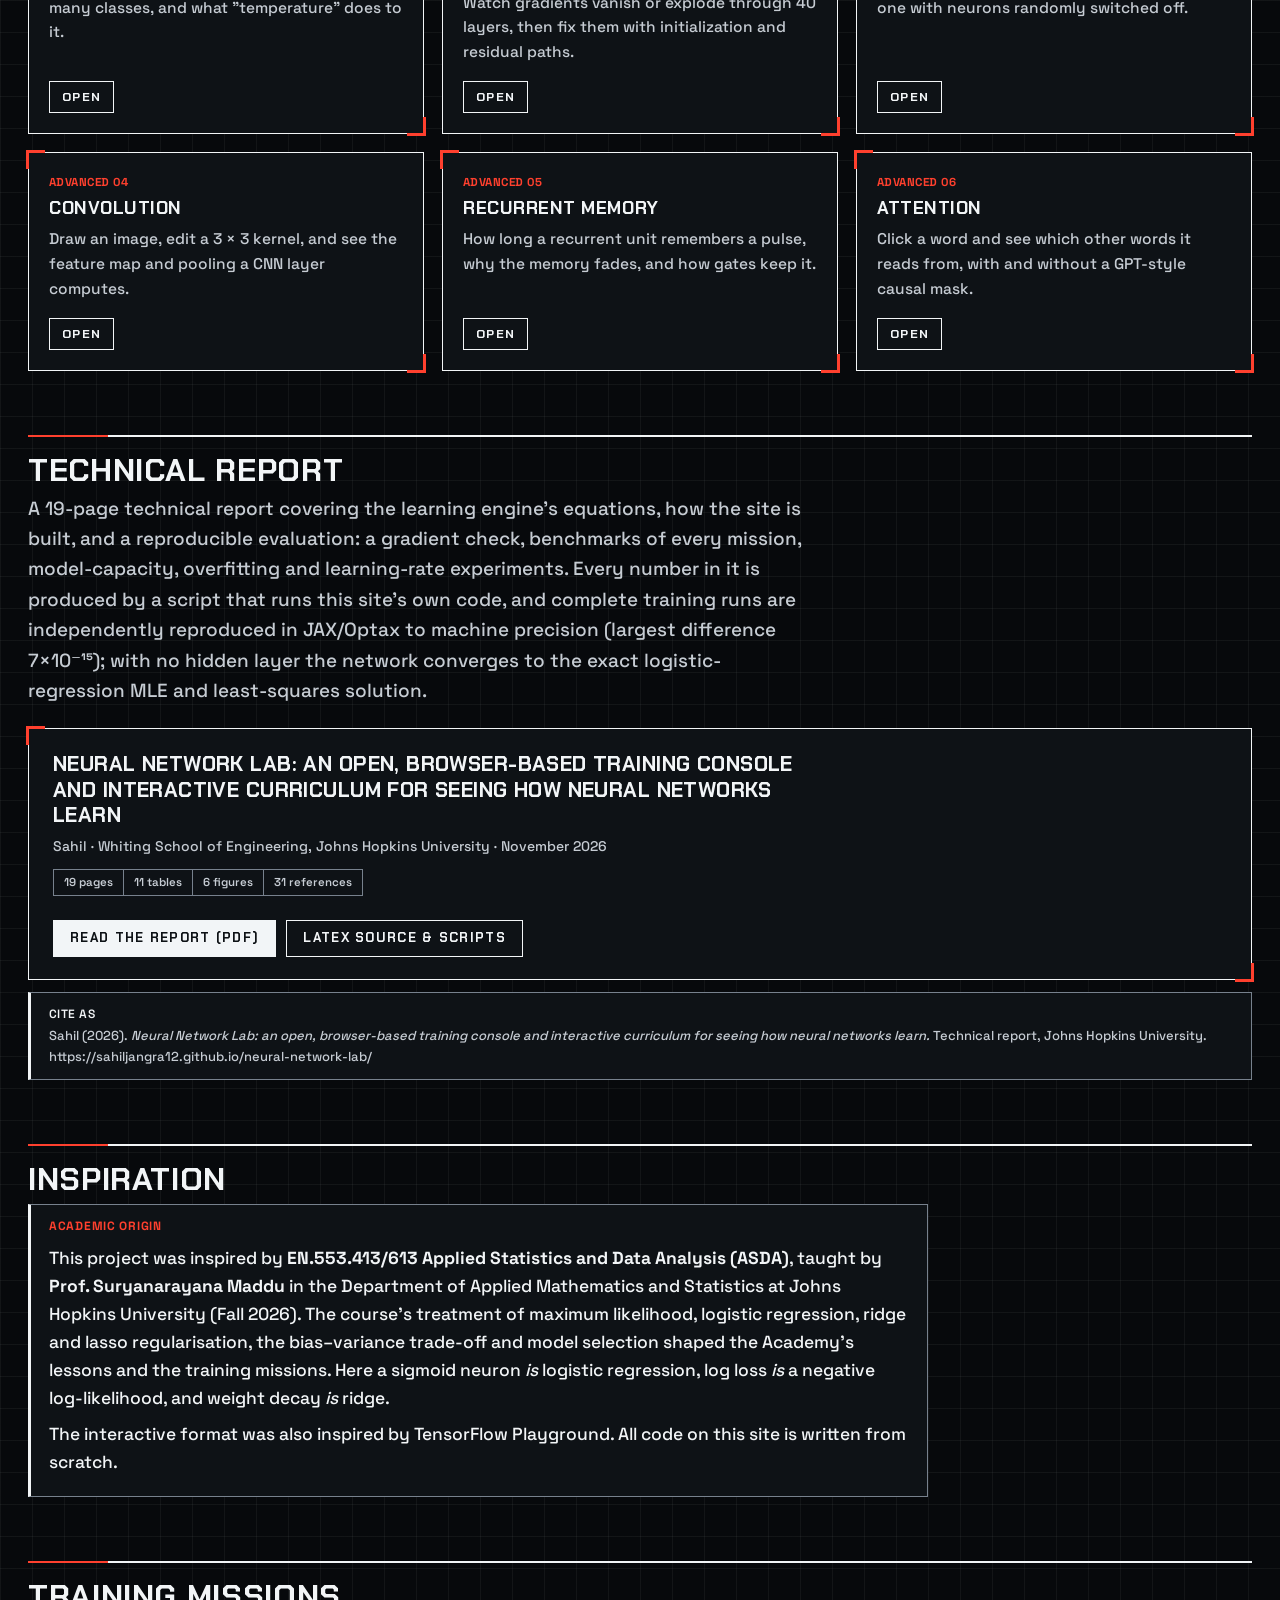
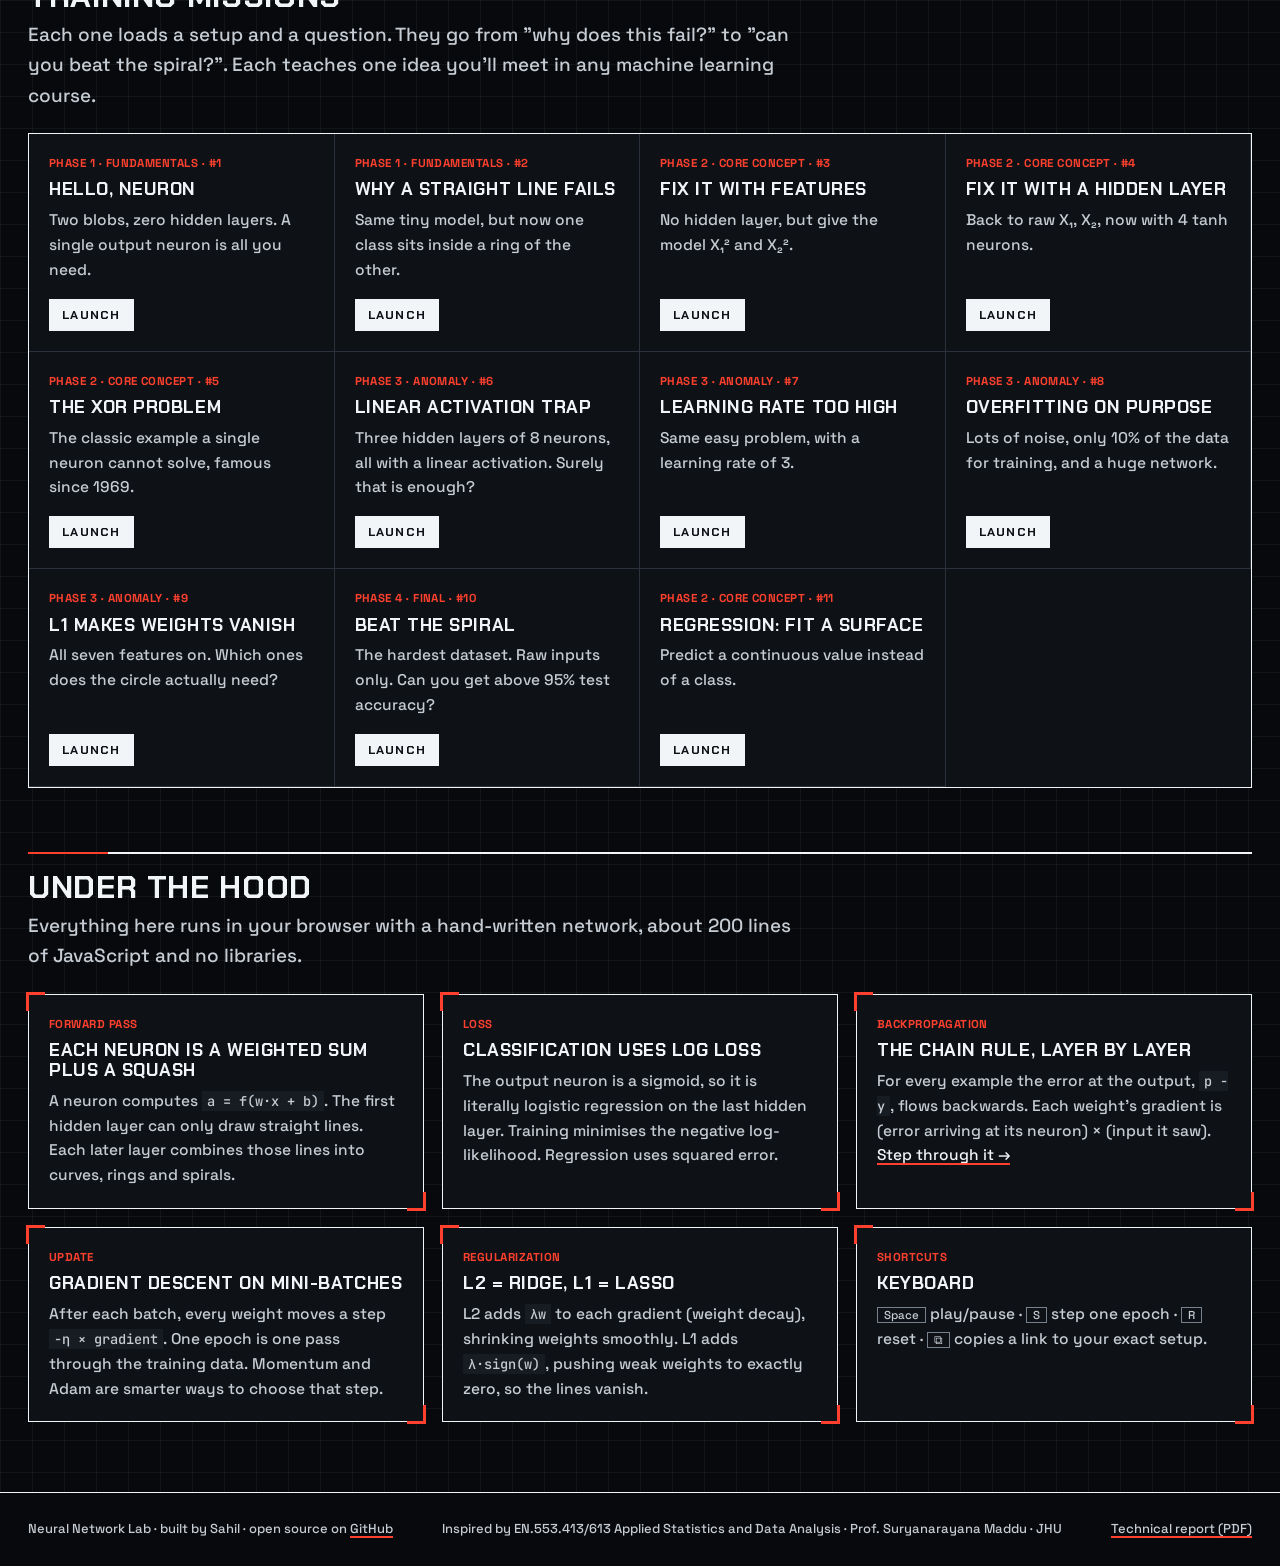
==== commit 84a1038c: "Dark theme by default with a light-mode switch; theme-aware canvases" ====
--- a/docs/index.html
+++ b/docs/index.html
@@ -3,15 +3,15 @@
 <head>
 <meta charset="utf-8">
 <meta name="viewport" content="width=device-width, initial-scale=1">
-<meta name="theme-color" content="#eef1f4">
+<meta name="theme-color" content="#07090c">
 <title>Neural Network Lab · Train a neural network in your browser</title>
 <meta name="description" content="An interactive neural network playground: build a network, train it live with backpropagation, and see what every neuron learns. With guided challenges and step-by-step lessons.">
 <link rel="icon" href="img/logo.svg" type="image/svg+xml">
 <link rel="preconnect" href="https://fonts.googleapis.com">
 <link href="https://fonts.googleapis.com/css2?family=Chakra+Petch:wght@600;700&family=Space+Grotesk:wght@500;600;700&family=JetBrains+Mono:wght@500;600&display=swap" rel="stylesheet">
-<link rel="stylesheet" href="css/style.css?v=202611261907">
-<link rel="stylesheet" href="css/future.css?v=202611261907">
-<script src="js/fx.js?v=202611261907"></script>
+<link rel="stylesheet" href="css/style.css?v=202611261914">
+<link rel="stylesheet" href="css/future.css?v=202611261914">
+<script src="js/fx.js?v=202611261914"></script>
 </head>
 <body>
 <header class="nav"><div class="in">
@@ -26,6 +26,7 @@
   </nav>
   <div class="sp"></div>
   <span class="status"><i></i>SYSTEM ONLINE</span>
+  <button class="iconbtn" id="themebtn" title="Switch between dark and light mode">LIGHT MODE</button>
   <button class="iconbtn" id="share" title="Copy a link to this exact setup" aria-label="Copy link">⧉</button>
 </div></header>
 
@@ -115,7 +116,7 @@
   <div>
     <div class="kicker">Neural training console</div>
     <h1>Train a neural network, and watch it learn</h1>
-    <p>Choose the data, design the architecture, launch training. Each circle is a neuron showing what it has learned. On every map <span style="color:var(--neg)">red</span> is one class and black the other. Each line is a weight: black for positive, <span style="color:var(--neg)">red</span> for negative.</p>
+    <p>Choose the data, design the architecture, launch training. Each circle is a neuron showing what it has learned. On every map <span style="color:var(--neg)">red</span> is one class and <span class="posname">white</span> the other. Each line is a weight: <span class="posname">white</span> for positive, <span style="color:var(--neg)">red</span> for negative.</p>
   </div>
   <div class="steps3">
     <a href="learn.html"><b>01 Academy</b>Neurons, loss, backprop</a>
@@ -193,7 +194,7 @@
 <div class="tooltip" id="tip"></div>
 <div class="wedit" id="wedit"><div style="margin-bottom:6px;color:var(--mut)" id="weditlbl">Weight</div><input id="weditin" type="number" step="0.1"> <button class="btn sm" id="weditok">Set</button></div>
 
-<script type="module" src="js/playground.js?v=202611261907"></script>
+<script type="module" src="js/playground.js?v=202611261914"></script>
 <script defer src="https://sahiljangra12.github.io/ask/ask.js" data-site="Neural Network Lab"></script>
 </body>
 </html>
--- a/docs/css/style.css
+++ b/docs/css/style.css
@@ -2,9 +2,9 @@
 :root {
   --bg: #ffffff; --card: #ffffff; --card2: #f4f4f2; --solid: #fafafa;
   --fg: #000000; --mut: #2b2b2b; --faint: #4d4d4d;
-  --line: rgba(0, 0, 0, .28); --line2: rgba(0, 0, 0, .6);
-  --acc: #111111; --acc2: #d0281a; --acc-soft: rgba(0, 0, 0, .04);
-  --pos: #000000; --neg: #c81e10; --ok: #000000; --warn: #c81e10; --bad: #c81e10;
+  --line: rgba(var(--inkc), .28); --line2: rgba(var(--inkc), .6);
+  --acc: #111111; --acc2: #d0281a; --acc-soft: rgba(var(--inkc), .04);
+  --pos: var(--fg); --neg: #c81e10; --ok: var(--fg); --warn: #c81e10; --bad: #c81e10;
   --display: 'Barlow Condensed', 'Barlow', 'Helvetica Neue', Arial, sans-serif;
   --body: 'Barlow', 'Helvetica Neue', Arial, sans-serif;
   --mono: 'Roboto Mono', ui-monospace, monospace;
@@ -18,7 +18,7 @@
 a:hover { text-decoration-color: var(--fg); }
 code, .mono { font-family: var(--mono); font-size: .9em; }
 h1, h2, h3, h4 { font-family: var(--display); letter-spacing: .06em; line-height: 1.1; font-weight: 600; text-transform: uppercase; }
-::selection { background: rgba(0,0,0, .25); }
+::selection { background: rgba(var(--inkc), .25); }
 
 /* ---------- Panels: thin rules, no decoration ---------- */
 .panel, .controls, .card, .widget, .mission .bar { position: relative; background: var(--card); border: 1px solid var(--line); }
@@ -51,8 +51,8 @@
 select:focus, input:focus { outline: 1px solid var(--fg); }
 input[type=number] { background: var(--bg); color: var(--fg); border: 1px solid var(--line2); padding: 4px 6px; font-family: var(--mono); }
 input[type=range] { -webkit-appearance: none; appearance: none; width: 100%; height: 18px; background: transparent; cursor: pointer; }
-input[type=range]::-webkit-slider-runnable-track { height: 1px; background: rgba(0,0,0,.45); }
-input[type=range]::-moz-range-track { height: 1px; background: rgba(0,0,0,.45); }
+input[type=range]::-webkit-slider-runnable-track { height: 1px; background: rgba(var(--inkc),.45); }
+input[type=range]::-moz-range-track { height: 1px; background: rgba(var(--inkc),.45); }
 input[type=range]::-webkit-slider-thumb { -webkit-appearance: none; width: 12px; height: 12px; margin-top: -5.5px; background: var(--fg); border-radius: 50%; }
 input[type=range]::-moz-range-thumb { width: 12px; height: 12px; background: var(--fg); border-radius: 50%; border: 0; }
 input[type=checkbox] { accent-color: #111; }
@@ -121,7 +121,7 @@
 .node:hover { transform: scale(1.12); z-index: 5; border-color: var(--fg); }
 .node.off { opacity: .22; }
 .node.off:hover { opacity: .55; }
-.node .bias { position: absolute; left: -3px; bottom: -1px; width: 7px; height: 7px; border-radius: 50%; border: 1px solid #fff; }
+.node .bias { position: absolute; left: -3px; bottom: -1px; width: 7px; height: 7px; border-radius: 50%; border: 1px solid var(--card); }
 .featlabel { position: absolute; font-size: 12px; color: var(--mut); text-align: right; width: 60px; font-family: var(--mono); pointer-events: none; }
 .colhead { position: absolute; text-align: center; font-size: 11px; color: var(--mut); font-family: var(--display); font-weight: 600; letter-spacing: .14em; text-transform: uppercase; }
 .colhead .pm { display: flex; gap: 4px; justify-content: center; margin-bottom: 3px; }
@@ -166,7 +166,7 @@
 .cards { display: grid; grid-template-columns: repeat(auto-fill, minmax(270px, 1fr)); gap: 0; border-top: 1px solid var(--line); border-left: 1px solid var(--line); }
 .cards .card { border: 0; border-right: 1px solid var(--line); border-bottom: 1px solid var(--line); background: transparent; }
 .card { padding: 20px; display: flex; flex-direction: column; gap: 8px; transition: background .2s; }
-.cards .card:hover { background: rgba(0,0,0,.04); }
+.cards .card:hover { background: rgba(var(--inkc),.04); }
 .card .lvl { font-family: var(--mono); font-size: 11px; text-transform: uppercase; letter-spacing: .14em; color: var(--mut); }
 .card h4 { margin: 0; font-size: 19px; }
 .card p { margin: 0; font-size: 14px; color: var(--mut); flex: 1; }
@@ -185,7 +185,7 @@
 #boot .term { font-family: var(--mono); color: var(--mut); font-size: 13px; line-height: 2; width: min(520px, 88vw); letter-spacing: .06em; }
 #boot .term .ok { color: var(--fg); }
 #boot .term .logo-big { font-family: var(--display); font-weight: 700; font-size: 26px; letter-spacing: .3em; color: var(--fg); margin-bottom: 18px; }
-#boot .bar2 { height: 1px; background: rgba(0,0,0,.15); margin-top: 16px; overflow: hidden; }
+#boot .bar2 { height: 1px; background: rgba(var(--inkc),.15); margin-top: 16px; overflow: hidden; }
 #boot .bar2 i { display: block; height: 100%; width: 0; background: var(--fg); transition: width .2s; }
 #boot .skip { color: var(--faint); font-size: 10.5px; margin-top: 12px; letter-spacing: .16em; text-transform: uppercase; }
 
@@ -224,7 +224,7 @@
 .facts div { border-right: 1px solid var(--line); border-bottom: 1px solid var(--line); padding: 8px 10px; font-size: 13px; font-family: var(--mono); }
 .facts div span { display: block; font-family: var(--display); font-weight: 600; font-size: 10.5px; text-transform: uppercase; letter-spacing: .16em; color: var(--mut); }
 .bp-svg { width: 100%; display: block; }
-.bp-svg text { font-family: var(--mono); font-size: 12.5px; fill: var(--fg); paint-order: stroke; stroke: #ffffff; stroke-width: 5px; stroke-linejoin: round; }
+.bp-svg text { font-family: var(--mono); font-size: 12.5px; fill: var(--fg); paint-order: stroke; stroke: var(--card); stroke-width: 5px; stroke-linejoin: round; }
 .bp-svg .lab { font-family: var(--body); fill: var(--mut); font-size: 12px; }
 .bpsteps { display: flex; gap: 0; flex-wrap: wrap; margin: 12px 0; border: 0; width: auto; }
 .bpsteps .pill { border: 1px solid var(--line2); margin: 0 -1px -1px 0; }
@@ -418,7 +418,7 @@
   .rtitle { font-size: 17px; }
   .cards { grid-template-columns: 1fr; }
   .mission .bar { flex-direction: column; gap: 8px; }
-  #fab { display: flex; position: fixed; right: 14px; bottom: 14px; z-index: 60; align-items: center; gap: 10px; background: rgba(255,255,255,.95); box-shadow: 0 2px 10px rgba(0,0,0,.12); border: 1px solid var(--line2); padding: 6px 14px 6px 6px; border-radius: 30px; backdrop-filter: blur(8px); }
+  #fab { display: flex; position: fixed; right: 14px; bottom: 14px; z-index: 60; align-items: center; gap: 10px; background: rgba(255,255,255,.95); box-shadow: 0 2px 10px rgba(var(--inkc),.12); border: 1px solid var(--line2); padding: 6px 14px 6px 6px; border-radius: 30px; backdrop-filter: blur(8px); }
   #fab button { width: 44px; height: 44px; border-radius: 50%; border: 0; background: var(--fg); color: var(--bg); display: grid; place-items: center; cursor: pointer; }
   #fab button svg { width: 18px; height: 18px; }
   #fab b { display: block; font-family: var(--mono); font-weight: 400; font-size: 13px; }
@@ -444,59 +444,59 @@
 
 /* light theme: no starfield */
 #fxcanvas, #fxbtn { display: none !important; }
-.panel, .controls, .widget { box-shadow: 0 1px 2px rgba(0,0,0,.04); }
+.panel, .controls, .widget { box-shadow: 0 1px 2px rgba(var(--inkc),.04); }
 
 /* ---------- Projector-friendly: darker, bolder text ---------- */
 body { font-weight: 500; }
 h1, h2, h3, h4, .brand, .rtitle { font-weight: 700; }
 b, strong { font-weight: 700; }
 code, .mono, .val, select, input[type=number], .formula, .bpexp .eq, .probe, .legend, .featlabel, .axis, .scalelbl, .nettip, .toc a, .cite, .rfacts, .sl, .facts div, .score, .gsearch, .status, .hero .kicker, .lesson .num, .card .lvl, .ilabel, footer.site .in { font-weight: 500; }
-.epoch b, .stat b { font-weight: 500; color: #000; }
+.epoch b, .stat b { font-weight: 500; color: var(--fg); }
 .ctl > span, .stat span, .epoch, .colhead, .nav nav a, .btn, .pill, .panel h3, .tagn, .facts div span { font-weight: 700; }
 .tagn { color: var(--mut); }
 .nettip, .axis, .scalelbl { font-size: 11.5px; }
 .ctl > span { font-size: 11.5px; }
 .stat span { font-size: 11.5px; }
-.featlabel { font-size: 13px; color: #000; }
-.colhead { font-size: 11.5px; color: #000; }
+.featlabel { font-size: 13px; color: var(--fg); }
+.colhead { font-size: 11.5px; color: var(--fg); }
 .sub, .row, .card p, .hero p, .section > p.lead, .lesson .lead { color: var(--mut); }
-.lesson > p, .lesson li, .callout, table.gl td, .inspo p, .academyintro p, .guide .card p { color: #000; }
-input[type=range]::-webkit-slider-runnable-track { height: 2px; background: rgba(0,0,0,.7); }
-input[type=range]::-moz-range-track { height: 2px; background: rgba(0,0,0,.7); }
+.lesson > p, .lesson li, .callout, table.gl td, .inspo p, .academyintro p, .guide .card p { color: var(--fg); }
+input[type=range]::-webkit-slider-runnable-track { height: 2px; background: rgba(var(--inkc),.7); }
+input[type=range]::-moz-range-track { height: 2px; background: rgba(var(--inkc),.7); }
 .bp-svg text { font-weight: 500; font-size: 13px; }
 .bp-svg .lab { font-weight: 600; }
 
 /* ---------- Tinted page background so white panels stand out ---------- */
-:root { --bg: #e4e7eb; --card: #ffffff; --card2: #eef0f3; --solid: #ffffff; }
-body { background-color: #e4e7eb; background-image: linear-gradient(rgba(0,0,0,.045) 1px, transparent 1px), linear-gradient(90deg, rgba(0,0,0,.045) 1px, transparent 1px); background-size: 28px 28px; background-attachment: fixed; }
-.nav { background: rgba(255,255,255,.96); border-bottom: 2px solid #000; }
-.panel, .controls, .widget, .mission .bar, .reportbox, .quiz .q, .guide .card { background: #fff; border: 1.5px solid #000; box-shadow: 4px 4px 0 rgba(0,0,0,.14); }
-.cards { background: #fff; border: 1.5px solid #000; box-shadow: 4px 4px 0 rgba(0,0,0,.14); }
-.cards .card { background: #fff; }
+:root { --bg: #e4e7eb; --card2: #eef0f3; }
+body { background-color: #e4e7eb; background-image: linear-gradient(rgba(var(--inkc),.045) 1px, transparent 1px), linear-gradient(90deg, rgba(var(--inkc),.045) 1px, transparent 1px); background-size: 28px 28px; background-attachment: fixed; }
+.nav { background: rgba(255,255,255,.96); border-bottom: 2px solid var(--fg); }
+.panel, .controls, .widget, .mission .bar, .reportbox, .quiz .q, .guide .card { background: var(--card); border: 1.5px solid var(--fg); box-shadow: 4px 4px 0 rgba(var(--inkc),.14); }
+.cards { background: var(--card); border: 1.5px solid var(--fg); box-shadow: 4px 4px 0 rgba(var(--inkc),.14); }
+.cards .card { background: var(--card); }
 .cards .card:hover { background: #f3f4f6; }
-select, input[type=number], .gsearch, .wedit, #boot { background: #fff; }
-.btn { background: #fff; } .btn.pri { background: #000; color: #fff; } .btn:hover { background: #000; color: #fff; } .btn.pri:hover { background: #fff; color: #000; }
-.iconbtn, .roundbtn, .colhead .pm button, .steps3 a, .pills { background: #fff; }
-.iconbtn:hover, .colhead .pm button:hover, .pill.on, .steps3 a:hover { background: #000; color: #fff; }
-.steps3 a:hover b { color: #fff; }
-.play, #fab button { color: #fff; background: #000; }
-.tooltip { background: #000; color: #fff; } .tooltip .mono { color: #fff; }
-.net { background-image: radial-gradient(rgba(0,0,0,.16) 1px, transparent 1px); background-size: 20px 20px; }
-#out, canvas.plot { border: 1.5px solid #000; }
-.stat { background: #fff; }
+select, input[type=number], .gsearch, .wedit, #boot { background: var(--card); }
+.btn { background: var(--card); } .btn.pri { background: var(--fg); color: var(--card); } .btn:hover { background: var(--fg); color: var(--card); } .btn.pri:hover { background: var(--card); color: var(--fg); }
+.iconbtn, .roundbtn, .colhead .pm button, .steps3 a, .pills { background: var(--card); }
+.iconbtn:hover, .colhead .pm button:hover, .pill.on, .steps3 a:hover { background: var(--fg); color: var(--card); }
+.steps3 a:hover b { color: var(--card); }
+.play, #fab button { color: var(--card); background: var(--fg); }
+.tooltip { background: var(--fg); color: var(--card); } .tooltip .mono { color: var(--card); }
+.net { background-image: radial-gradient(rgba(var(--inkc),.16) 1px, transparent 1px); background-size: 20px 20px; }
+#out, canvas.plot { border: 1.5px solid var(--fg); }
+.stat { background: var(--card); }
 .insight, .callout, .formula, .bpexp .eq { background: #eef0f3; }
-.inspo, .academyintro p, .cite { background: #fff; padding: 12px 18px; border: 1.5px solid #000; border-left-width: 4px; }
+.inspo, .academyintro p, .cite { background: var(--card); padding: 12px 18px; border: 1.5px solid var(--fg); border-left-width: 4px; }
 .lesson > p, .lesson li, .lesson .lead, .section > p.lead, .hero p { text-shadow: 0 0 0 transparent; }
-footer.site { background: #fff; border-top: 2px solid #000; }
+footer.site { background: var(--card); border-top: 2px solid var(--fg); }
 .toc { background: transparent; }
-@media print { body { background: #fff; } }
+@media print { body { background: var(--card); } }
 /* Academy: reading column on a white sheet; widgets inside go flat */
-.learn > main { background: #fff; border: 1.5px solid #000; box-shadow: 4px 4px 0 rgba(0,0,0,.14); padding: 0 34px 40px; margin: 26px 0 0; }
+.learn > main { background: var(--card); border: 1.5px solid var(--fg); box-shadow: 4px 4px 0 rgba(var(--inkc),.14); padding: 0 34px 40px; margin: 26px 0 0; }
 .learn > main .widget, .learn > main .quiz .q { box-shadow: none; }
-.learn > main .academyintro p { border: 0; border-left: 4px solid #000; }
+.learn > main .academyintro p { border: 0; border-left: 4px solid var(--fg); }
 .toc { padding-top: 40px; }
-.toc a { background: #fff; }
-.section > p.lead, .hero p { color: #000; }
+.toc a { background: var(--card); }
+.section > p.lead, .hero p { color: var(--fg); }
 @media (max-width: 860px) { .learn > main { padding: 0 14px 28px; margin-top: 14px; } .learn { padding-left: 10px; padding-right: 10px; } }
 
 /* Small phones: keep the glossary table inside the screen. */
--- a/docs/css/future.css
+++ b/docs/css/future.css
@@ -2,6 +2,7 @@
    Paper page, serif headings and prose, sans labels, figure-like panels.
    Light only; ink is near-black and medium/bold for projectors. */
 :root {
+  --inkc: 11,11,11; --navbg: rgba(255,255,255,.88);
   --bg: #eef1f4; --card: #ffffff; --card2: #eef1f4; --solid: #ffffff;
   --fg: #0b0b0b; --mut: #2e2c28; --faint: #55524b;
   --line: #c3c9d1; --line2: #5b636e;
@@ -12,7 +13,7 @@
   --ui: 'Space Grotesk', system-ui, -apple-system, sans-serif;
   --mono: 'JetBrains Mono', ui-monospace, Menlo, monospace;
 }
-body { background: var(--bg); background-image: linear-gradient(rgba(11,11,11,.05) 1px, transparent 1px), linear-gradient(90deg, rgba(11,11,11,.05) 1px, transparent 1px); background-size: 32px 32px; font-family: var(--body); font-weight: 500; font-size: 16.5px; color: var(--fg); }
+body { background: var(--bg); background-image: linear-gradient(rgba(var(--inkc),.05) 1px, transparent 1px), linear-gradient(90deg, rgba(var(--inkc),.05) 1px, transparent 1px); background-size: 32px 32px; font-family: var(--body); font-weight: 500; font-size: 16.5px; color: var(--fg); }
 h1, h2, h3, h4 { font-family: var(--display); text-transform: uppercase; letter-spacing: .02em; font-weight: 700; }
 b, strong { font-weight: 700; }
 a { color: var(--fg); text-decoration-color: var(--neg); text-decoration-thickness: 1.5px; }
@@ -22,7 +23,7 @@
 #fxcanvas { display: block !important; position: fixed; inset: 0; z-index: -1; pointer-events: none; }
 
 /* ---------- Masthead ---------- */
-.nav { background: rgba(255,255,255,.88); border-bottom: 1.5px solid var(--fg); box-shadow: none; backdrop-filter: blur(10px); -webkit-backdrop-filter: blur(10px); }
+.nav { background: var(--navbg); border-bottom: 1.5px solid var(--fg); box-shadow: none; backdrop-filter: blur(10px); -webkit-backdrop-filter: blur(10px); }
 .brand { font-family: var(--display); font-weight: 700; font-size: 19px; letter-spacing: .12em; text-transform: uppercase; }
 .brand .logo { width: 26px; height: 26px; }
 .nav nav { gap: 2px; }
@@ -30,12 +31,12 @@
 .nav nav a:hover { color: var(--neg); background: none; }
 .nav nav a.on { color: var(--fg); }
 .nav nav a.on::after { background: var(--neg); height: 3px; left: 11px; right: 11px; }
-.iconbtn { font-family: var(--ui); border: 1px solid var(--line2); border-radius: 0; background: #fff; color: var(--fg); }
-.iconbtn:hover { background: var(--fg); color: #fff; }
+.iconbtn { font-family: var(--ui); border: 1px solid var(--line2); border-radius: 0; background: var(--card); color: var(--fg); }
+.iconbtn:hover { background: var(--fg); color: var(--card); }
 
 /* ---------- Figures (panels) ---------- */
 .panel, .controls, .widget, .mission .bar, .reportbox, .cards, .guide .card, .quiz .q {
-  background: #fff; border: 1px solid var(--line2); border-top: 3px solid var(--fg); border-radius: 0; box-shadow: none;
+  background: var(--card); border: 1px solid var(--line2); border-top: 3px solid var(--fg); border-radius: 0; box-shadow: none;
 }
 .panel h3, .chartbox h3 { font-family: var(--display); font-weight: 700; font-size: 13.5px; letter-spacing: .1em; text-transform: uppercase; color: var(--fg); }
 .tagn { font-family: var(--mono); font-style: normal; font-weight: 600; font-size: 12.5px; color: var(--neg); letter-spacing: 0; margin-right: 6px; }
@@ -52,33 +53,33 @@
 .stat b { font-size: 19px; }
 .colhead { font-weight: 700; font-size: 12px; letter-spacing: 0; text-transform: none; color: var(--fg); }
 .featlabel { font-size: 13px; color: var(--fg); }
-.net { background-image: radial-gradient(rgba(11,11,11,.14) 1px, transparent 1px); background-size: 20px 20px; }
+.net { background-image: radial-gradient(rgba(var(--inkc),.14) 1px, transparent 1px); background-size: 20px 20px; }
 #out, canvas.plot { border: 1px solid var(--fg); border-radius: 0; }
 .ds { border: 1px solid var(--line2); border-radius: 0; } .ds.on { border: 2px solid var(--neg); }
 .ds .tip { font-family: var(--ui); letter-spacing: 0; }
 
 /* ---------- Controls ---------- */
-select, input[type=number], .gsearch { border: 1px solid var(--line2); border-radius: 0; background: #fff; font-size: 13.5px; }
-.btn { font-family: var(--display); font-weight: 700; font-size: 13px; letter-spacing: .1em; text-transform: uppercase; border: 1.5px solid var(--fg); border-radius: 0; position: relative; overflow: hidden; z-index: 0; transition: color .25s; background: #fff; color: var(--fg); padding: 7px 16px; }
-.btn:hover { background: var(--fg); color: #fff; }
-.btn.pri { background: var(--fg); color: #fff; } .btn.pri:hover { background: var(--neg); border-color: var(--neg); color: #fff; }
+select, input[type=number], .gsearch { border: 1px solid var(--line2); border-radius: 0; background: var(--card); font-size: 13.5px; }
+.btn { font-family: var(--display); font-weight: 700; font-size: 13px; letter-spacing: .1em; text-transform: uppercase; border: 1.5px solid var(--fg); border-radius: 0; position: relative; overflow: hidden; z-index: 0; transition: color .25s; background: var(--card); color: var(--fg); padding: 7px 16px; }
+.btn:hover { background: var(--fg); color: var(--card); }
+.btn.pri { background: var(--fg); color: var(--card); } .btn.pri:hover { background: var(--neg); border-color: var(--neg); color: var(--card); }
 .btn.sm { font-size: 12.5px; padding: 5px 12px; }
-.play, #fab button { background: var(--fg); color: #fff; } .play:hover { background: var(--neg); }
-.roundbtn, .colhead .pm button { background: #fff; border: 1px solid var(--line2); color: var(--fg); }
-.roundbtn:hover, .colhead .pm button:hover { background: var(--fg); color: #fff; border-color: var(--fg); }
-.pills { border: 1px solid var(--fg); border-radius: 0; overflow: hidden; background: #fff; }
+.play, #fab button { background: var(--fg); color: var(--card); } .play:hover { background: var(--neg); }
+.roundbtn, .colhead .pm button { background: var(--card); border: 1px solid var(--line2); color: var(--fg); }
+.roundbtn:hover, .colhead .pm button:hover { background: var(--fg); color: var(--card); border-color: var(--fg); }
+.pills { border: 1px solid var(--fg); border-radius: 0; overflow: hidden; background: var(--card); }
 .pill { font-family: var(--display); font-weight: 600; font-size: 13px; letter-spacing: .05em; text-transform: uppercase; transition: background .2s, color .2s; color: var(--mut); border-right: 1px solid var(--line2); padding: 6px 13px; }
 .pill:hover { color: var(--neg); }
-.pill.on { background: var(--fg); color: #fff; }
+.pill.on { background: var(--fg); color: var(--card); }
 .bpsteps { border: 0; overflow: visible; background: none; } .bpsteps .pill { border: 1px solid var(--line2); }
 input[type=range]::-webkit-slider-runnable-track { height: 2px; background: var(--fg); }
 input[type=range]::-moz-range-track { height: 2px; background: var(--fg); }
-input[type=range]::-webkit-slider-thumb { background: var(--neg); width: 14px; height: 14px; margin-top: -6px; border: 2px solid #fff; box-shadow: 0 0 0 1px var(--fg); }
-input[type=range]::-moz-range-thumb { background: var(--neg); border: 2px solid #fff; box-shadow: 0 0 0 1px var(--fg); }
+input[type=range]::-webkit-slider-thumb { background: var(--neg); width: 14px; height: 14px; margin-top: -6px; border: 2px solid var(--card); box-shadow: 0 0 0 1px var(--fg); }
+input[type=range]::-moz-range-thumb { background: var(--neg); border: 2px solid var(--card); box-shadow: 0 0 0 1px var(--fg); }
 input[type=checkbox] { accent-color: var(--neg); }
-.tooltip { background: var(--fg); color: #fff; border-radius: 0; font-weight: 500; }
-.tooltip .mono { background: none; color: #fff; padding: 0; }
-.wedit { border: 1px solid var(--fg); border-radius: 0; box-shadow: 0 6px 20px rgba(0,0,0,.18); }
+.tooltip { background: var(--fg); color: var(--card); border-radius: 0; font-weight: 500; }
+.tooltip .mono { background: none; color: var(--card); padding: 0; }
+.wedit { border: 1px solid var(--fg); border-radius: 0; box-shadow: 0 6px 20px rgba(var(--inkc),.18); }
 
 /* ---------- Notes, callouts, formulas ---------- */
 .insight { background: var(--card2); border: 0; border-left: 3px solid var(--fg); font-size: 14px; font-weight: 500; line-height: 1.5; }
@@ -100,10 +101,10 @@
 .hero h1 { font-size: 52px; letter-spacing: .01em; line-height: 1.05; text-transform: uppercase; }
 .hero p { font-size: 20px; line-height: 1.5; color: var(--mut); max-width: 760px; }
 .steps3 { border: 0; gap: 10px; flex-wrap: wrap; }
-.steps3 a { font-family: var(--ui); font-weight: 500; font-size: 13px; background: #fff; border: 1px solid var(--line2); border-top: 3px solid var(--fg); min-width: 160px; }
+.steps3 a { font-family: var(--ui); font-weight: 500; font-size: 13px; background: var(--card); border: 1px solid var(--line2); border-top: 3px solid var(--fg); min-width: 160px; }
 .steps3 a:first-child { border-left: 1px solid var(--line2); }
 .steps3 a b { font-family: var(--display); font-size: 16px; letter-spacing: .08em; text-transform: uppercase; }
-.steps3 a:hover { background: var(--fg); color: #ddd; } .steps3 a:hover b { color: #fff; }
+.steps3 a:hover { background: var(--fg); color: #ddd; } .steps3 a:hover b { color: var(--card); }
 .section { margin: 64px auto; }
 .section > h2 { font-size: 32px; padding-top: 18px; position: relative; }
 .section > p.lead { font-size: 19px; color: var(--mut); max-width: 780px; }
@@ -115,17 +116,17 @@
 .card p, .guide .card p { font-family: var(--body); font-size: 15.5px; color: var(--mut); }
 .rtitle { font-family: var(--display); font-size: 21px; letter-spacing: .02em; text-transform: uppercase; font-weight: 700; }
 .rfacts span { border-color: var(--line2); font-weight: 600; }
-.inspo, .cite { background: #fff; border: 1px solid var(--line2); border-left: 3px solid var(--fg); }
+.inspo, .cite { background: var(--card); border: 1px solid var(--line2); border-left: 3px solid var(--fg); }
 .cite span { font-family: var(--ui); letter-spacing: .04em; }
 .inspo p { font-size: 17.5px; color: var(--fg); }
 .ilabel { font-weight: 700; letter-spacing: .06em; color: var(--neg); }
-.kbd { border-radius: 0; background: #fff; }
+.kbd { border-radius: 0; background: var(--card); }
 footer.site { background: var(--bg); border-top: 1px solid var(--fg); }
 footer.site .in { font-weight: 500; font-size: 13px; letter-spacing: 0; text-transform: none; color: var(--mut); }
 
 /* ---------- Article pages (Academy, Advanced) ---------- */
 .learn { max-width: 1240px; }
-.learn > main { background: #fff; border: 1px solid var(--line2); border-top: 3px solid var(--fg); box-shadow: none; padding: 0 44px 48px; }
+.learn > main { background: var(--card); border: 1px solid var(--line2); border-top: 3px solid var(--fg); box-shadow: none; padding: 0 44px 48px; }
 .toc b { font-family: var(--ui); font-weight: 700; font-size: 12px; letter-spacing: .06em; text-transform: uppercase; color: var(--neg); }
 .toc a { font-family: var(--ui); font-weight: 500; font-size: 14px; background: none; border-left: 1px solid var(--line2); color: var(--mut); }
 .toc a.on, .toc a:hover { color: var(--fg); font-weight: 700; border-left: 3px solid var(--neg); padding-left: 10px; }
@@ -187,7 +188,7 @@
   #fab { font-family: var(--ui); border-radius: 30px; }
 }
 @media (max-width: 400px) { .nav nav a { font-size: 11.5px; padding: 6px 4px; } }
-@media print { body { background: #fff; } }
+@media print { body { background: var(--card); } }
 a.btn, a.btn:hover { text-decoration: none; }
 .hero h1 { scroll-margin-top: 90px; } .section, .lesson { scroll-margin-top: 76px; }
 
@@ -209,14 +210,14 @@
 .panel:hover::before, .panel:hover::after, .widget:hover::before, .widget:hover::after, .guide .card:hover::before, .guide .card:hover::after, .reportbox:hover::before, .reportbox:hover::after { width: 30px; height: 30px; }
 .advcard { border-top-color: var(--fg) !important; }
 .guide .card, .cards .card { transition: transform .25s ease, box-shadow .25s ease, background .2s; }
-.guide .card:hover { transform: translateY(-4px); box-shadow: 6px 6px 0 rgba(11,11,11,.14); }
+.guide .card:hover { transform: translateY(-4px); box-shadow: 6px 6px 0 rgba(var(--inkc),.14); }
 .steps3 a { border: 1.5px solid var(--fg); border-top: 1.5px solid var(--fg); transition: transform .2s, background .2s, color .2s; }
 .steps3 a:first-child { border-left: 1.5px solid var(--fg); }
 .steps3 a:hover { transform: translateY(-3px); }
 
 /* buttons: ink sweep */
 .btn::after { content: ''; position: absolute; inset: 0; background: var(--fg); transform: translateX(-101%); transition: transform .28s ease; z-index: -1; }
-.btn:hover { background: #fff; color: #fff; } .btn:hover::after { transform: none; }
+.btn:hover { background: var(--card); color: var(--card); } .btn:hover::after { transform: none; }
 .btn.pri::after { background: var(--neg); } .btn.pri:hover { background: var(--fg); border-color: var(--neg); }
 .btn:disabled::after { display: none; } .btn:disabled:hover { color: var(--fg); }
 .pill:hover { background: var(--card2); } .pill.on:hover { background: var(--fg); }
@@ -267,7 +268,7 @@
 .insight { animation: fadein .35s ease; }
 
 /* boot overlay */
-#boot { display: flex !important; position: fixed; inset: 0; z-index: 400; background: #fff; align-items: center; justify-content: center; transition: opacity .45s, transform .45s; cursor: pointer; }
+#boot { display: flex !important; position: fixed; inset: 0; z-index: 400; background: var(--card); align-items: center; justify-content: center; transition: opacity .45s, transform .45s; cursor: pointer; }
 #boot.hide { opacity: 0; transform: scale(1.03); pointer-events: none; }
 #boot .term { font-family: var(--mono); font-weight: 600; color: var(--fg); font-size: 13px; line-height: 2; width: min(520px, 86vw); letter-spacing: .06em; }
 #boot .logo-big { font-family: var(--display); font-weight: 700; font-size: 26px; letter-spacing: .22em; color: var(--fg); margin-bottom: 16px; }
@@ -290,3 +291,23 @@
 @media (prefers-reduced-motion: reduce) { *, *::before, *::after { animation: none !important; transition: none !important; } .rv { opacity: 1; transform: none; } .hero h1 { -webkit-text-fill-color: currentColor; color: var(--fg); background: none; } #fxcanvas { display: none !important; } }
 @media print { #fxcanvas, #boot { display: none !important; } .rv { opacity: 1; transform: none; } }
 .lesson > .formula { white-space: pre-wrap; }
+
+/* ================= Dark theme (default) ================= */
+html[data-theme="dark"] {
+  color-scheme: dark; --inkc: 235,240,245; --navbg: rgba(7,9,12,.86);
+  --bg: #07090c; --card: #0e1216; --card2: #171c22; --solid: #0e1216;
+  --fg: #f2f5f7; --mut: #c6ccd3; --faint: #8d96a1;
+  --line: #2b323b; --line2: #77818d;
+  --acc: #f2f5f7; --acc2: #ff402e; --acc-soft: #171c22;
+  --pos: #f2f5f7; --neg: #ff402e; --ok: #f2f5f7; --warn: #ff402e; --bad: #ff402e;
+}
+html[data-theme="dark"] .scale { background: linear-gradient(90deg, rgb(255,64,46), rgb(28,33,40), rgb(240,243,246)); }
+html:not([data-theme="dark"]) .scale { background: linear-gradient(90deg, rgb(208,23,10), rgb(238,241,244), rgb(11,11,11)); }
+html[data-theme="dark"] .brand .logo { filter: invert(1) hue-rotate(180deg); }
+html[data-theme="dark"] .guide .card:hover { box-shadow: 6px 6px 0 rgba(255,64,46,.35); }
+html[data-theme="dark"] .status i, html[data-theme="dark"] .toc .prog i { box-shadow: 0 0 10px rgba(255,64,46,.8); }
+html[data-theme="dark"] .panel, html[data-theme="dark"] .widget, html[data-theme="dark"] .controls { box-shadow: 0 10px 40px rgba(0,0,0,.45); }
+html[data-theme="dark"] .outbox::after { box-shadow: 0 0 16px 3px rgba(255,64,46,.7); }
+#themebtn { width: auto; font-family: var(--mono); font-weight: 600; font-size: 11px; letter-spacing: .1em; padding: 0 10px; white-space: nowrap; }
+@media (max-width: 860px) { #themebtn { font-size: 10px; padding: 0 6px; letter-spacing: .04em; } }
+@media (max-width: 480px) { #themebtn { font-size: 0; min-width: 30px; width: 30px; padding: 0; } #themebtn::before { content: '◐'; font-size: 16px; } .nav .in { gap: 6px; } }
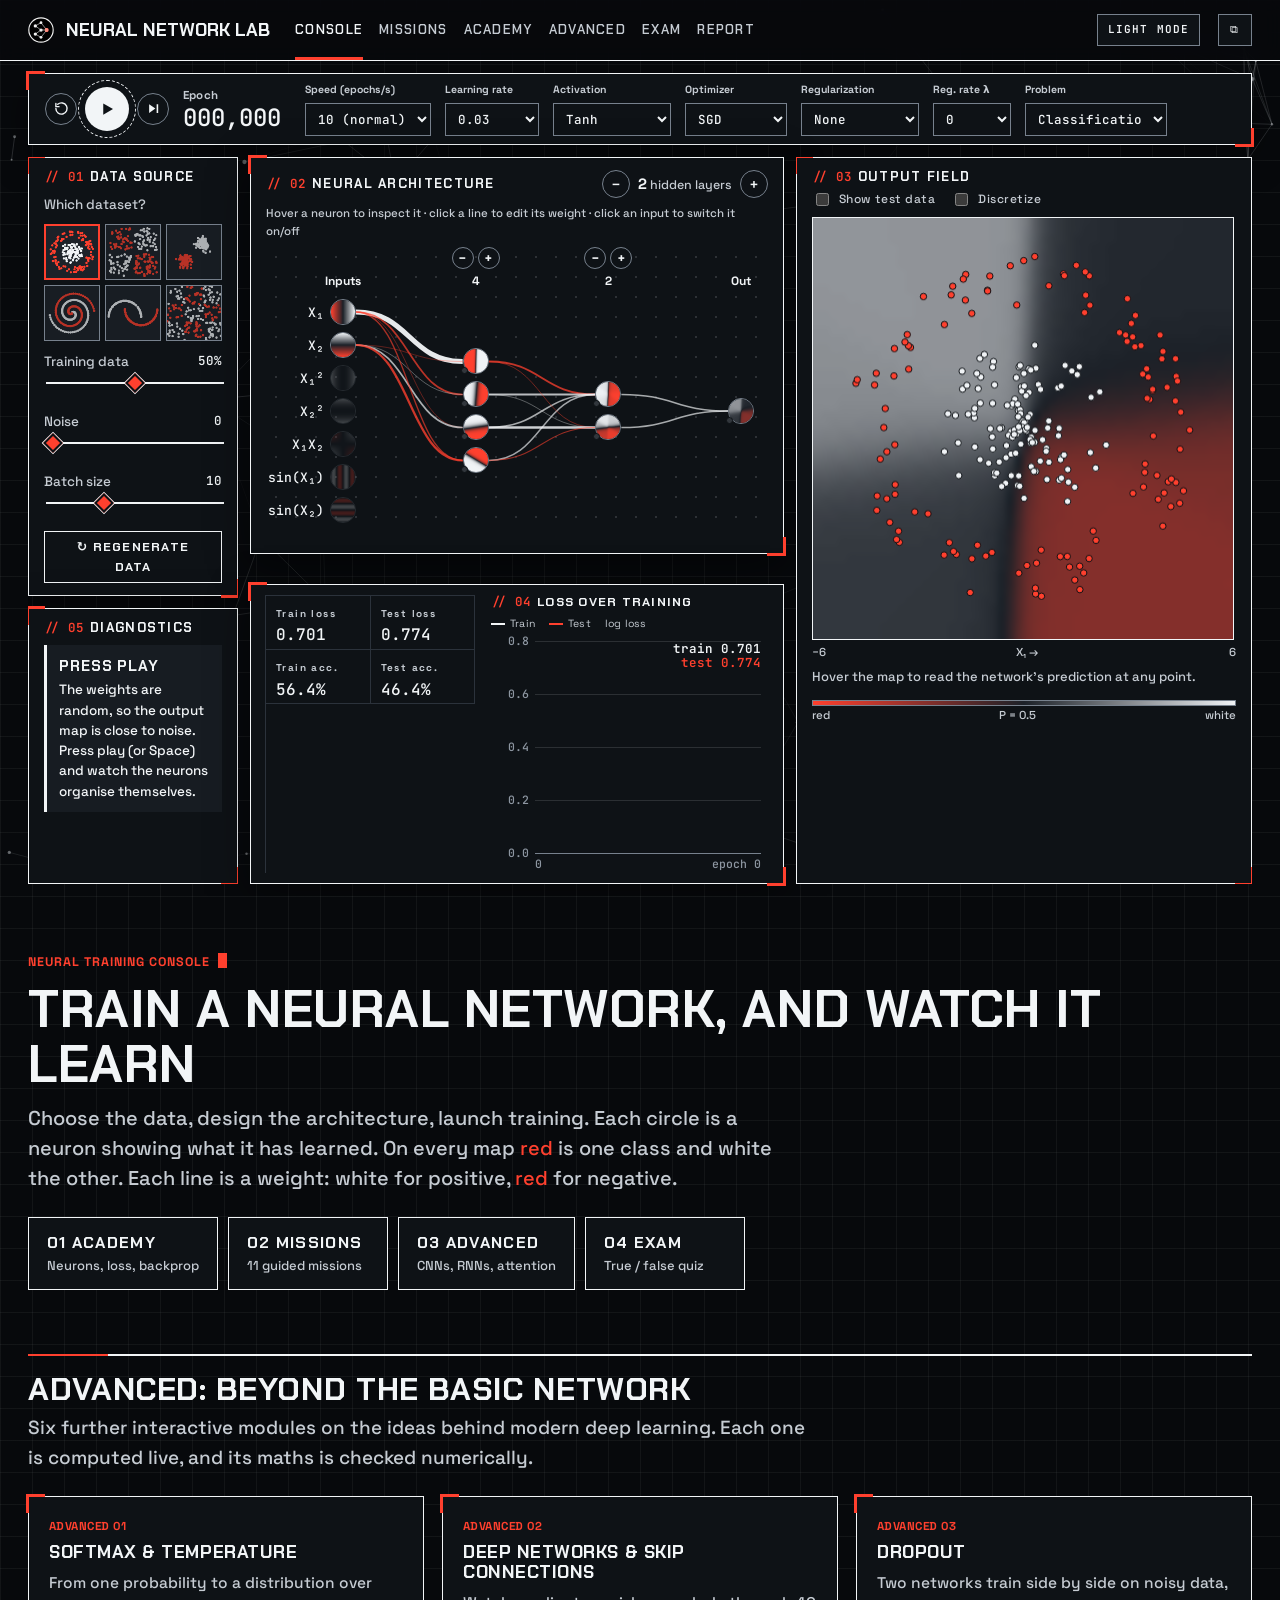
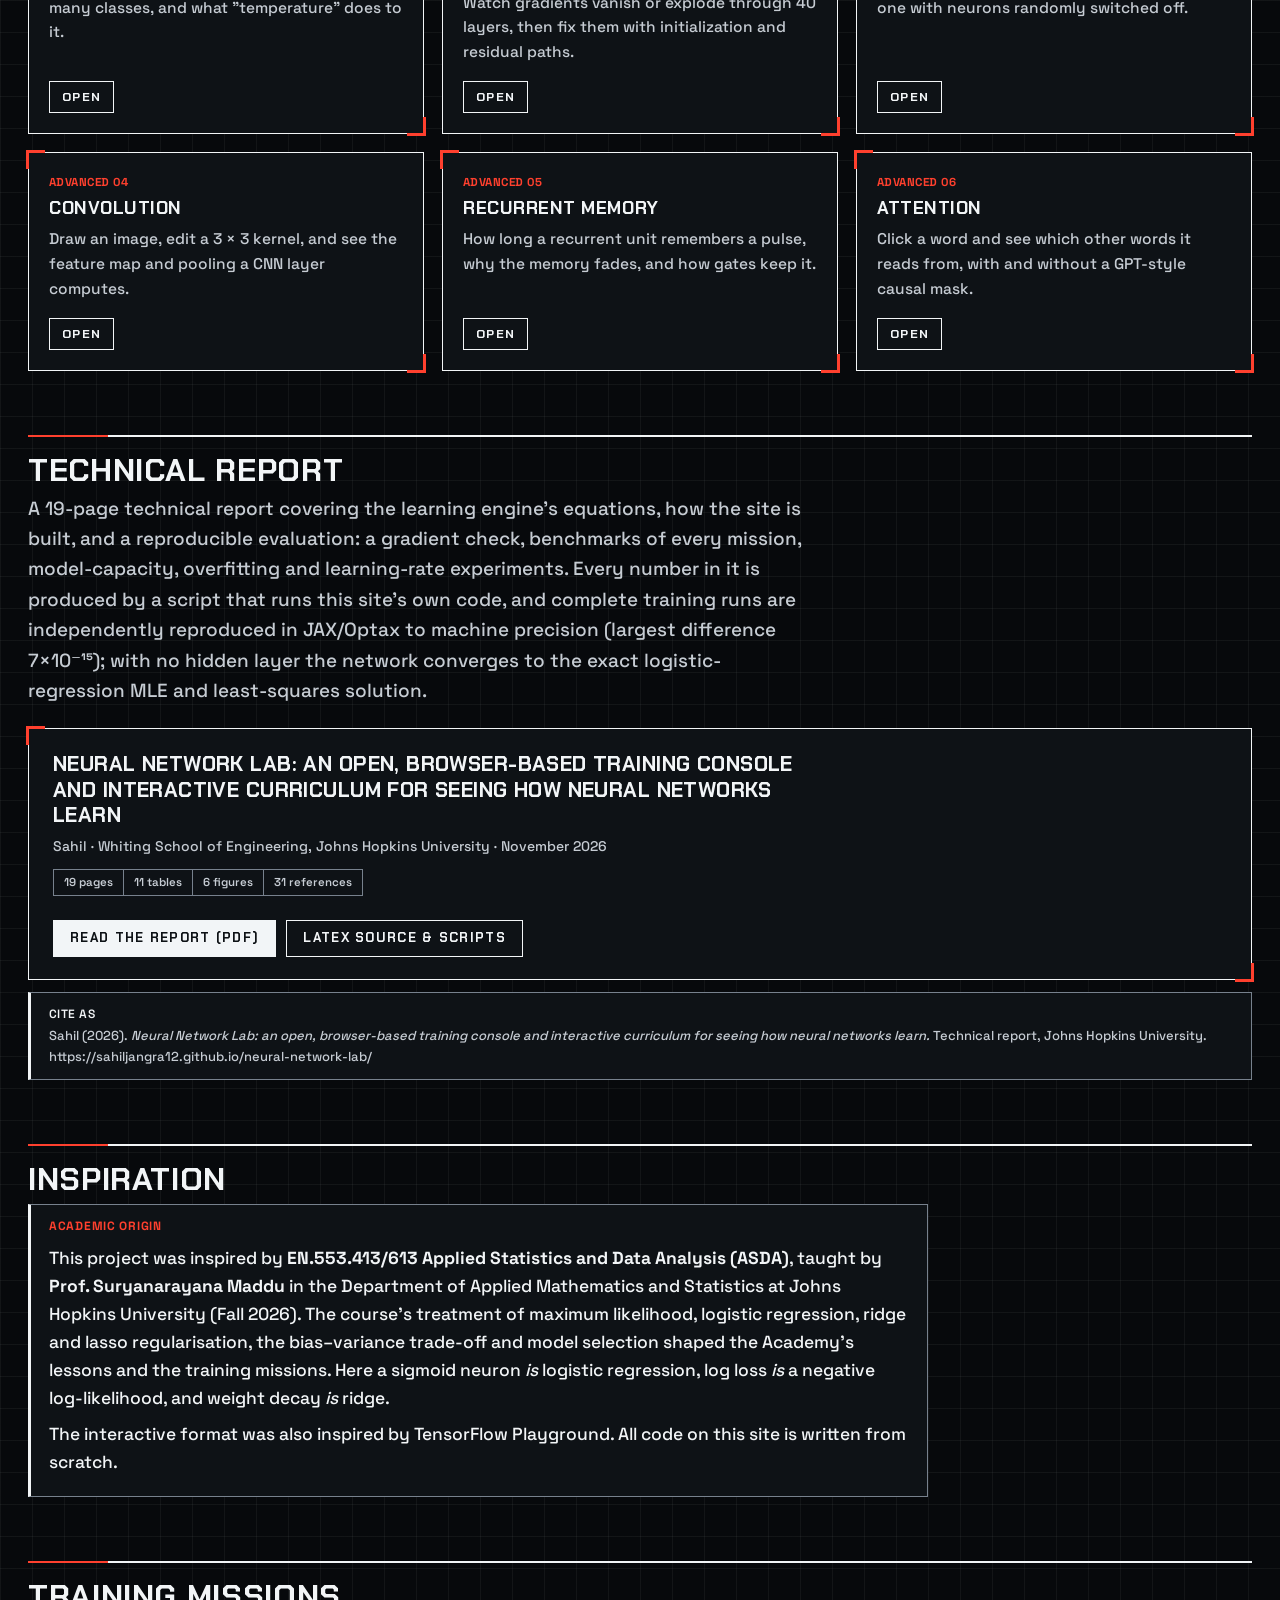
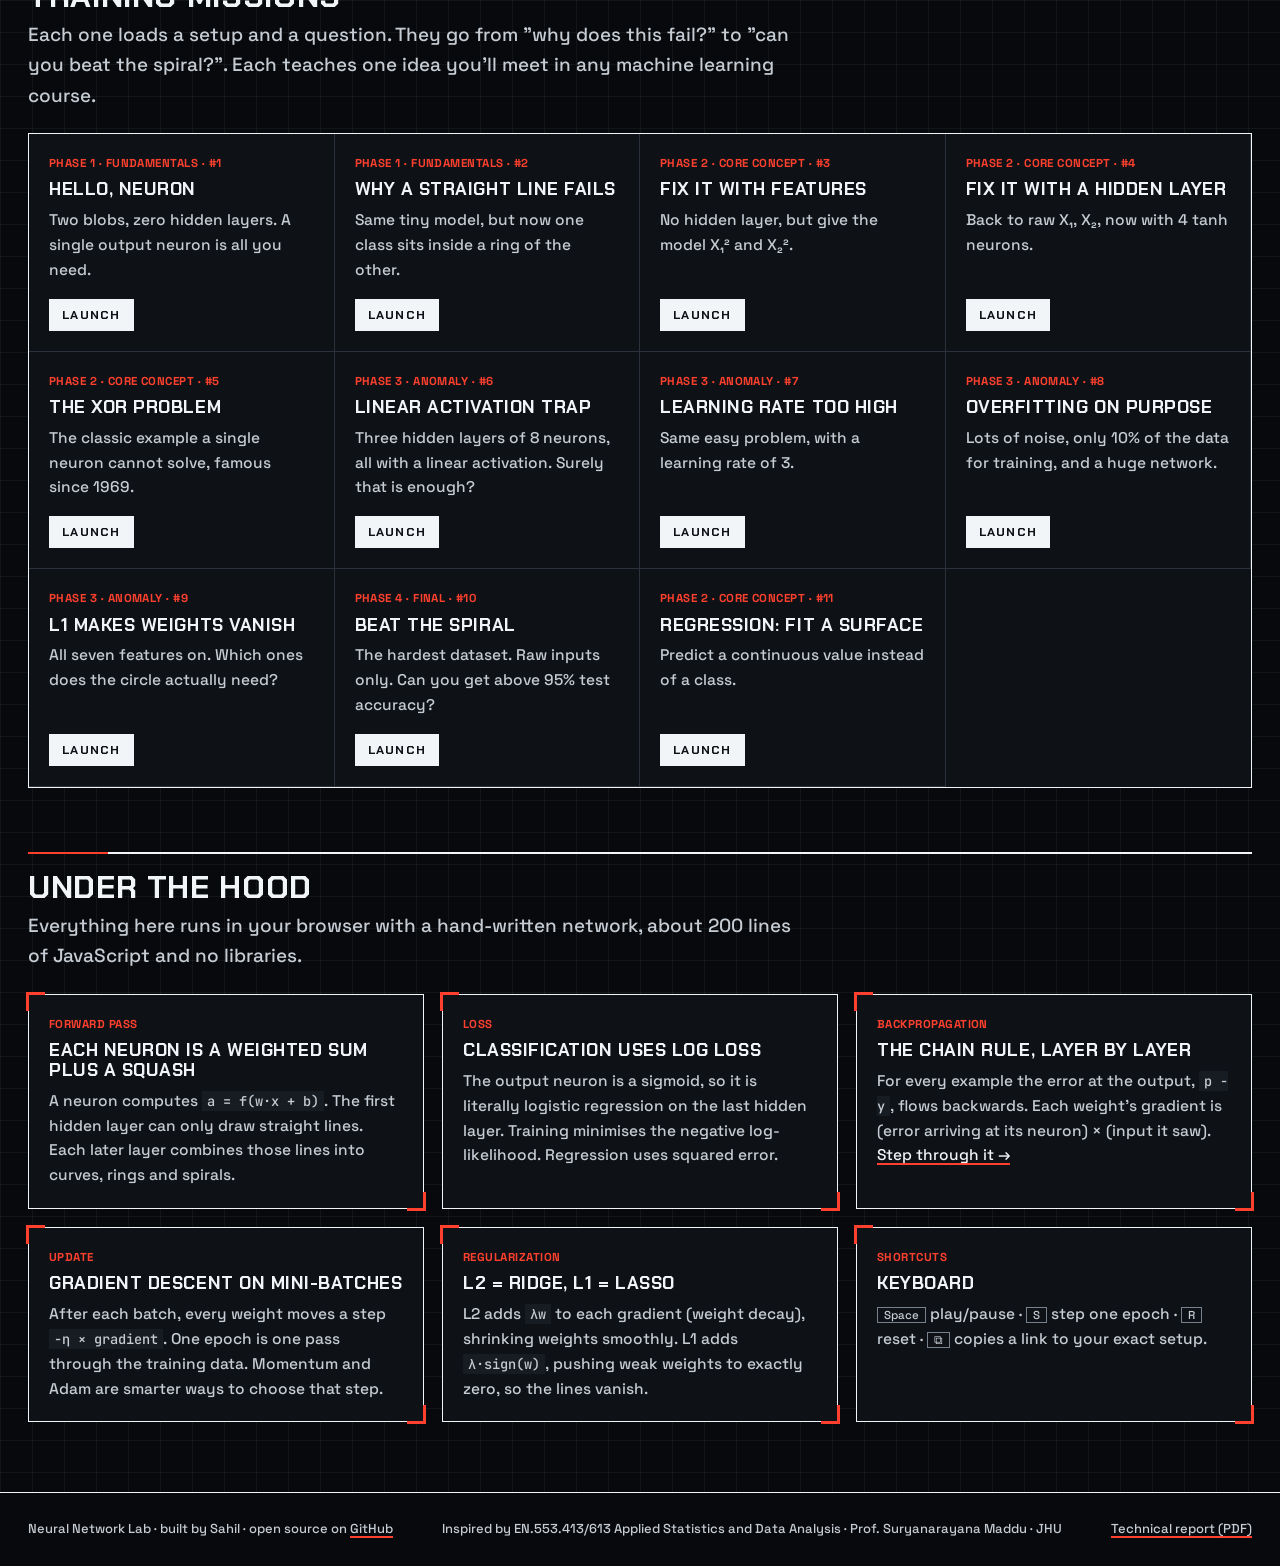
==== commit 494ae376: "Show the 'Ask Claude' link only on this site's content pages" ====
--- a/docs/index.html
+++ b/docs/index.html
@@ -195,6 +195,6 @@
 <div class="wedit" id="wedit"><div style="margin-bottom:6px;color:var(--mut)" id="weditlbl">Weight</div><input id="weditin" type="number" step="0.1"> <button class="btn sm" id="weditok">Set</button></div>
 
 <script type="module" src="js/playground.js?v=202611261914"></script>
-<script defer src="https://sahiljangra12.github.io/ask/ask.js" data-site="Neural Network Lab"></script>
+<script defer src="https://sahiljangra12.github.io/ask/ask.js" data-site="Neural Network Lab" data-claude="on"></script>
 </body>
 </html>
